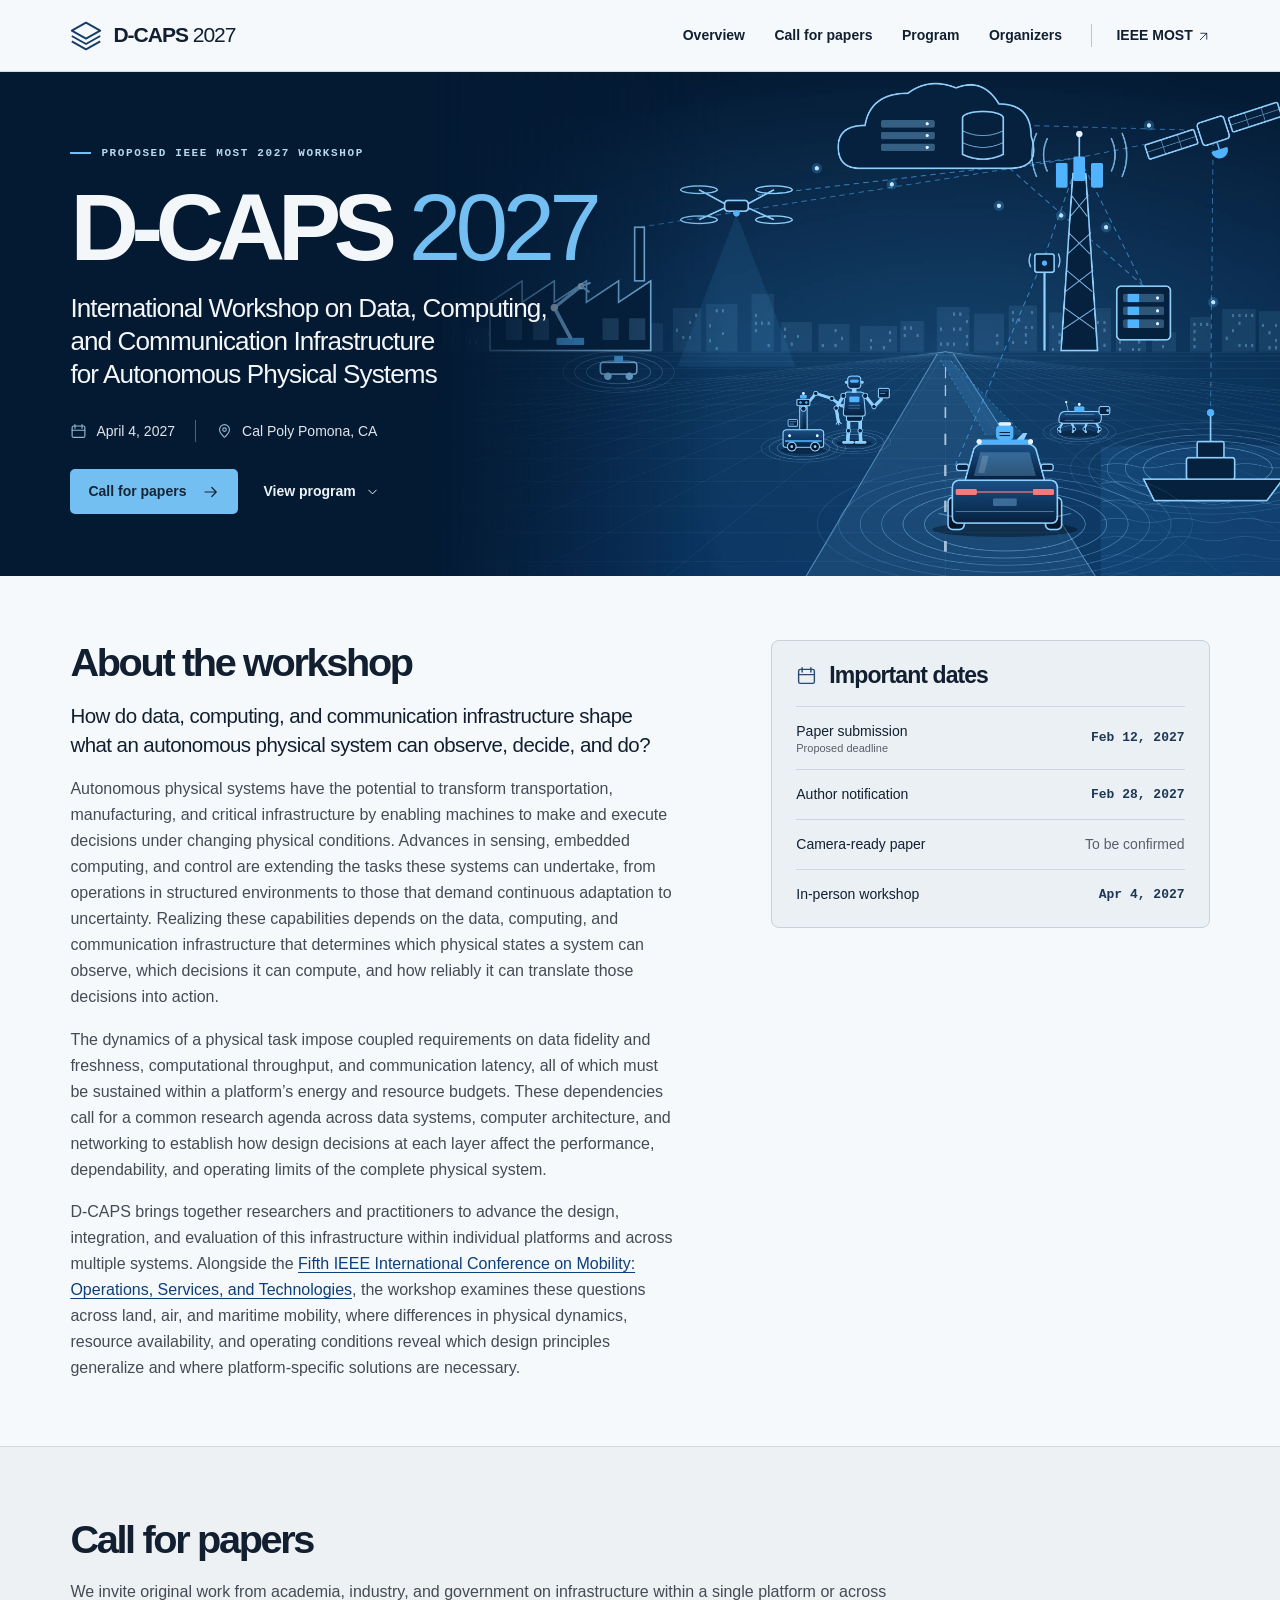
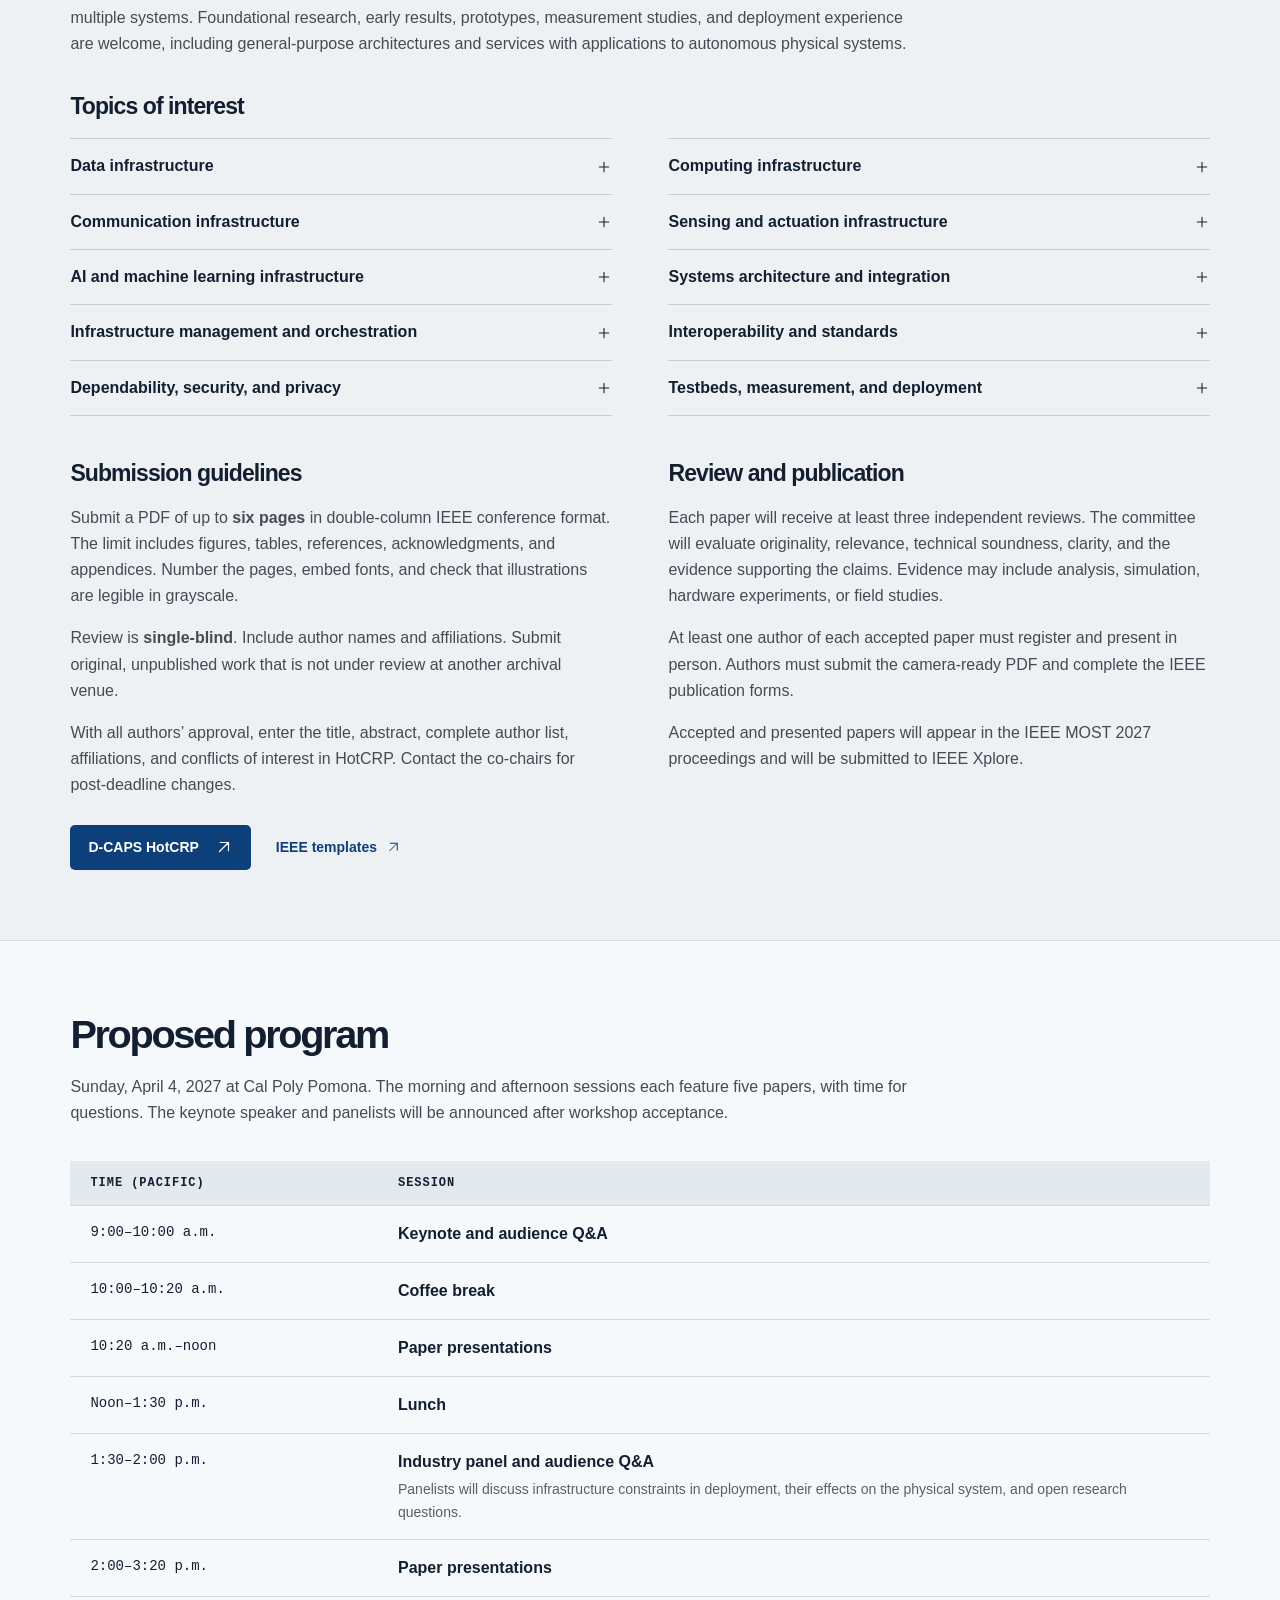
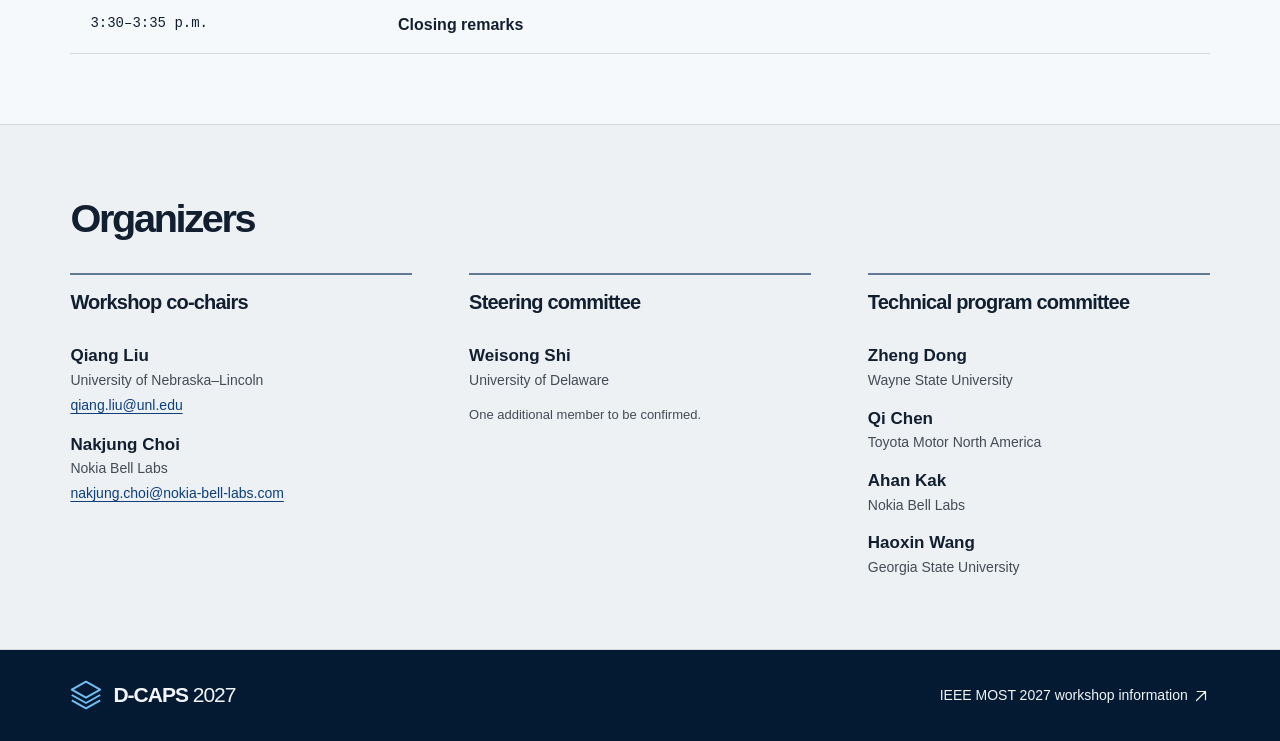
==== index.html @ 34d0a580 "Rear-view vehicle in lane, detailed robots farther back, richer overview text Co-Authored-By: Claude" ====
<!doctype html>
<html lang="en"><head><meta charset="utf-8"><meta name="viewport" content="width=device-width,initial-scale=1"><title>D-CAPS 2027 | Workshop on Autonomous Physical Systems Infrastructure</title><meta name="description" content="International Workshop on Data, Computing, and Communication Infrastructure for Autonomous Physical Systems. Proposed for April 4, 2027 at Cal Poly Pomona with IEEE MOST."><link rel="icon" href="assets/mark.svg" type="image/svg+xml"><link rel="stylesheet" href="style.css"><script defer src="site.js"></script></head>
<body id="top"><a class="skip" href="#main">Skip to content</a>
<header><div class="wrap bar"><a href="#top" class="brand" aria-label="D-CAPS 2027 home"><svg class="mark" aria-hidden="true" viewBox="0 0 36 36" fill="none" stroke="currentColor" stroke-width="2.1" stroke-linejoin="round"><path d="m2 12 16-9 16 9-16 9Zm0 6 16 9 16-9M2 24l16 9 16-9"/></svg><span>D-CAPS <b>2027</b></span></a><button id="toggle" type="button" hidden aria-controls="navigation" aria-expanded="false">Menu <svg class="icon" aria-hidden="true" viewBox="0 0 24 24" fill="none" stroke="currentColor" stroke-width="1.6" stroke-linecap="round" stroke-linejoin="round"><path d="M3 7h18M3 12h18M3 17h18"/></svg></button><nav id="navigation" aria-label="Main navigation"><a href="#overview">Overview</a><a href="#cfp">Call for papers</a><a href="#program">Program</a><a href="#organizers">Organizers</a><a class="conference" href="https://www.ieeemobility.org/workshop.html">IEEE MOST <svg class="icon" aria-hidden="true" viewBox="0 0 24 24" fill="none" stroke="currentColor" stroke-width="1.6" stroke-linecap="round" stroke-linejoin="round"><path d="M6 18 18 6M7 6h11v11"/></svg></a></nav></div></header>
<main id="main"><section class="hero" aria-labelledby="event-name"><div class="hero-art" role="img" aria-label="Illustrative lidar point cloud of an autonomous vehicle and its surroundings"></div><div class="wrap hero-content"><div class="kicker"><i></i> Proposed IEEE MOST 2027 workshop</div><h1 id="event-name">D-CAPS <span>2027</span></h1><p class="long-title">International Workshop on Data, Computing, and Communication Infrastructure for Autonomous Physical Systems</p><div class="event-meta"><span><svg class="icon" aria-hidden="true" viewBox="0 0 24 24" fill="none" stroke="currentColor" stroke-width="1.6" stroke-linecap="round" stroke-linejoin="round"><rect x="3" y="5" width="18" height="16" rx="2"/><path d="M7 3v5m10-5v5M3 11h18"/></svg> April 4, 2027</span><span><svg class="icon" aria-hidden="true" viewBox="0 0 24 24" fill="none" stroke="currentColor" stroke-width="1.6" stroke-linecap="round" stroke-linejoin="round"><path d="M19 10c0 5-7 11-7 11S5 15 5 10a7 7 0 1 1 14 0Z"/><circle cx="12" cy="10" r="2.5"/></svg> Cal Poly Pomona, CA</span></div><div class="actions"><a class="button primary" href="#cfp">Call for papers <svg class="icon" aria-hidden="true" viewBox="0 0 24 24" fill="none" stroke="currentColor" stroke-width="1.6" stroke-linecap="round" stroke-linejoin="round"><path d="M4 12h15m-6-6 6 6-6 6"/></svg></a><a class="secondary" href="#program">View program <svg class="icon" aria-hidden="true" viewBox="0 0 24 24" fill="none" stroke="currentColor" stroke-width="1.6" stroke-linecap="round" stroke-linejoin="round"><path d="m6 9 6 6 6-6"/></svg></a></div></div></section>
<section class="wrap overview" id="overview"><div><h2>About the workshop</h2><p class="lead">How do data, computing, and communication infrastructure shape what an autonomous physical system can observe, decide, and do?</p><p>Autonomous physical systems have the potential to transform transportation, manufacturing, and critical infrastructure by enabling machines to make and execute decisions under changing physical conditions. Advances in sensing, embedded computing, and control are extending the tasks these systems can undertake, from operations in structured environments to those that demand continuous adaptation to uncertainty. Realizing these capabilities depends on the data, computing, and communication infrastructure that determines which physical states a system can observe, which decisions it can compute, and how reliably it can translate those decisions into action.</p><p>The dynamics of a physical task impose coupled requirements on data fidelity and freshness, computational throughput, and communication latency, all of which must be sustained within a platform&rsquo;s energy and resource budgets. These dependencies call for a common research agenda across data systems, computer architecture, and networking to establish how design decisions at each layer affect the performance, dependability, and operating limits of the complete physical system.</p><p>D-CAPS brings together researchers and practitioners to advance the design, integration, and evaluation of this infrastructure within individual platforms and across multiple systems. Alongside the <a href="https://www.ieeemobility.org/workshop.html">Fifth IEEE International Conference on Mobility: Operations, Services, and Technologies</a>, the workshop examines these questions across land, air, and maritime mobility, where differences in physical dynamics, resource availability, and operating conditions reveal which design principles generalize and where platform-specific solutions are necessary.</p></div>
<aside class="dates" aria-labelledby="dates-title"><div class="card-title"><svg class="icon" aria-hidden="true" viewBox="0 0 24 24" fill="none" stroke="currentColor" stroke-width="1.6" stroke-linecap="round" stroke-linejoin="round"><rect x="3" y="5" width="18" height="16" rx="2"/><path d="M7 3v5m10-5v5M3 11h18"/></svg><h3 id="dates-title">Important dates</h3></div><dl><div><dt>Paper submission <small>Proposed deadline</small></dt><dd>Feb 12, 2027</dd></div><div><dt>Author notification</dt><dd>Feb 28, 2027</dd></div><div><dt>Camera-ready paper</dt><dd class="pending">To be confirmed</dd></div><div><dt>In-person workshop</dt><dd>Apr 4, 2027</dd></div></dl></aside></section>
<section class="cfp section" id="cfp"><div class="wrap"><h2>Call for papers</h2><p class="intro">We invite original work from academia, industry, and government on infrastructure within a single platform or across multiple systems. Foundational research, early results, prototypes, measurement studies, and deployment experience are welcome, including general-purpose architectures and services with applications to autonomous physical systems.</p><h3>Topics of interest</h3><div class="topics"><details><summary>Data infrastructure<svg class="icon" aria-hidden="true" viewBox="0 0 24 24" fill="none" stroke="currentColor" stroke-width="1.6" stroke-linecap="round" stroke-linejoin="round"><path d="M5 12h14m-7-7v14"/></svg></summary><p>Systems for acquiring, storing, managing, and processing data.</p></details><details><summary>Computing infrastructure<svg class="icon" aria-hidden="true" viewBox="0 0 24 24" fill="none" stroke="currentColor" stroke-width="1.6" stroke-linecap="round" stroke-linejoin="round"><path d="M5 12h14m-7-7v14"/></svg></summary><p>Hardware and software architectures for onboard, edge, and cloud computing.</p></details><details><summary>Communication infrastructure<svg class="icon" aria-hidden="true" viewBox="0 0 24 24" fill="none" stroke="currentColor" stroke-width="1.6" stroke-linecap="round" stroke-linejoin="round"><path d="M5 12h14m-7-7v14"/></svg></summary><p>Architectures and protocols for exchanging information within and across systems.</p></details><details><summary>Sensing and actuation infrastructure<svg class="icon" aria-hidden="true" viewBox="0 0 24 24" fill="none" stroke="currentColor" stroke-width="1.6" stroke-linecap="round" stroke-linejoin="round"><path d="M5 12h14m-7-7v14"/></svg></summary><p>Hardware and software that allow autonomous physical systems to observe and act on their environment.</p></details><details><summary>AI and machine learning infrastructure<svg class="icon" aria-hidden="true" viewBox="0 0 24 24" fill="none" stroke="currentColor" stroke-width="1.6" stroke-linecap="round" stroke-linejoin="round"><path d="M5 12h14m-7-7v14"/></svg></summary><p>Systems for training, deploying, and serving models.</p></details><details><summary>Systems architecture and integration<svg class="icon" aria-hidden="true" viewBox="0 0 24 24" fill="none" stroke="currentColor" stroke-width="1.6" stroke-linecap="round" stroke-linejoin="round"><path d="M5 12h14m-7-7v14"/></svg></summary><p>Design and integration of sensing, computing, communication, and control.</p></details><details><summary>Infrastructure management and orchestration<svg class="icon" aria-hidden="true" viewBox="0 0 24 24" fill="none" stroke="currentColor" stroke-width="1.6" stroke-linecap="round" stroke-linejoin="round"><path d="M5 12h14m-7-7v14"/></svg></summary><p>Methods for provisioning, configuring, and managing data, computing, and communication resources for autonomous physical systems.</p></details><details><summary>Interoperability and standards<svg class="icon" aria-hidden="true" viewBox="0 0 24 24" fill="none" stroke="currentColor" stroke-width="1.6" stroke-linecap="round" stroke-linejoin="round"><path d="M5 12h14m-7-7v14"/></svg></summary><p>Interfaces and standards that allow components from different vendors or platforms to work together.</p></details><details><summary>Dependability, security, and privacy<svg class="icon" aria-hidden="true" viewBox="0 0 24 24" fill="none" stroke="currentColor" stroke-width="1.6" stroke-linecap="round" stroke-linejoin="round"><path d="M5 12h14m-7-7v14"/></svg></summary><p>Methods for maintaining reliable operation and protecting systems and data.</p></details><details><summary>Testbeds, measurement, and deployment<svg class="icon" aria-hidden="true" viewBox="0 0 24 24" fill="none" stroke="currentColor" stroke-width="1.6" stroke-linecap="round" stroke-linejoin="round"><path d="M5 12h14m-7-7v14"/></svg></summary><p>Experimental platforms, evaluation methods, and lessons from real-world deployments.</p></details></div>
<div class="guidelines"><div><h3>Submission guidelines</h3><p>Submit a PDF of up to <strong>six pages</strong> in double-column IEEE conference format. The limit includes figures, tables, references, acknowledgments, and appendices. Number the pages, embed fonts, and check that illustrations are legible in grayscale.</p><p>Review is <strong>single-blind</strong>. Include author names and affiliations. Submit original, unpublished work that is not under review at another archival venue.</p><p>With all authors’ approval, enter the title, abstract, complete author list, affiliations, and conflicts of interest in HotCRP. Contact the co-chairs for post-deadline changes.</p><div class="actions"><a class="button dark" href="https://dcaps2027.hotcrp.com/">D-CAPS HotCRP <svg class="icon" aria-hidden="true" viewBox="0 0 24 24" fill="none" stroke="currentColor" stroke-width="1.6" stroke-linecap="round" stroke-linejoin="round"><path d="M6 18 18 6M7 6h11v11"/></svg></a><a class="text-link" href="https://www.ieee.org/conferences/publishing/templates.html">IEEE templates <svg class="icon" aria-hidden="true" viewBox="0 0 24 24" fill="none" stroke="currentColor" stroke-width="1.6" stroke-linecap="round" stroke-linejoin="round"><path d="M6 18 18 6M7 6h11v11"/></svg></a></div></div><div><h3>Review and publication</h3><p>Each paper will receive at least three independent reviews. The committee will evaluate originality, relevance, technical soundness, clarity, and the evidence supporting the claims. Evidence may include analysis, simulation, hardware experiments, or field studies.</p><p>At least one author of each accepted paper must register and present in person. Authors must submit the camera-ready PDF and complete the IEEE publication forms.</p><p>Accepted and presented papers will appear in the IEEE MOST 2027 proceedings and will be submitted to IEEE Xplore.</p></div></div></div></section>
<section class="wrap section" id="program"><h2>Proposed program</h2><p class="intro">Sunday, April 4, 2027 at Cal Poly Pomona. The morning and afternoon sessions each feature five papers, with time for questions. The keynote speaker and panelists will be announced after workshop acceptance.</p><table><thead><tr><th scope="col">Time (Pacific)</th><th scope="col">Session</th></tr></thead><tbody><tr><td>9:00–10:00 a.m.</td><td><strong>Keynote and audience Q&A</strong></td></tr><tr><td>10:00–10:20 a.m.</td><td><strong>Coffee break</strong></td></tr><tr><td>10:20 a.m.–noon</td><td><strong>Paper presentations</strong></td></tr><tr><td>Noon–1:30 p.m.</td><td><strong>Lunch</strong></td></tr><tr><td>1:30–2:00 p.m.</td><td><strong>Industry panel and audience Q&A</strong><small>Panelists will discuss infrastructure constraints in deployment, their effects on the physical system, and open research questions.</small></td></tr><tr><td>2:00–3:20 p.m.</td><td><strong>Paper presentations</strong></td></tr><tr><td>3:30–3:35 p.m.</td><td><strong>Closing remarks</strong></td></tr></tbody></table></section>
<section class="people section" id="organizers"><div class="wrap"><h2>Organizers</h2><div class="people-grid"><div><h3>Workshop co-chairs</h3><h4>Qiang Liu</h4><p>University of Nebraska–Lincoln</p><a href="mailto:qiang.liu@unl.edu">qiang.liu@unl.edu</a><h4>Nakjung Choi</h4><p>Nokia Bell Labs</p><a href="mailto:nakjung.choi@nokia-bell-labs.com">nakjung.choi@nokia-bell-labs.com</a></div><div><h3>Steering committee</h3><h4>Weisong Shi</h4><p>University of Delaware</p><p class="note">One additional member to be confirmed.</p></div><div><h3>Technical program committee</h3><h4>Zheng Dong</h4><p>Wayne State University</p><h4>Qi Chen</h4><p>Toyota Motor North America</p><h4>Ahan Kak</h4><p>Nokia Bell Labs</p><h4>Haoxin Wang</h4><p>Georgia State University</p></div></div></div></section>
</main><footer><div class="wrap foot"><a class="brand" href="#top"><svg class="mark" aria-hidden="true" viewBox="0 0 36 36" fill="none" stroke="currentColor" stroke-width="2.1" stroke-linejoin="round"><path d="m2 12 16-9 16 9-16 9Zm0 6 16 9 16-9M2 24l16 9 16-9"/></svg><span>D-CAPS <b>2027</b></span></a><a href="https://www.ieeemobility.org/workshop.html">IEEE MOST 2027 workshop information <svg class="icon" aria-hidden="true" viewBox="0 0 24 24" fill="none" stroke="currentColor" stroke-width="1.6" stroke-linecap="round" stroke-linejoin="round"><path d="M6 18 18 6M7 6h11v11"/></svg></a></div></footer></body></html>
---- style.css ----
:root{--ink:#111f30;--body:#444b54;--muted:#575f69;--paper:#f6f9fb;--line:#d6dadf;--green:#0d3f7a;--deep:#041a33;--lime:#73bff2;--mono:"IBM Plex Mono",ui-monospace,"Liberation Mono",monospace;--sans:"Inter","Arial",sans-serif}
*{box-sizing:border-box}html{scroll-behavior:smooth;scroll-padding-top:88px}body{margin:0;color:var(--ink);background:var(--paper);font:16px/1.63 var(--sans);-webkit-font-smoothing:antialiased}.wrap{width:min(1376px,89%);margin:auto}.skip{position:fixed;z-index:20;left:12px;top:-100px;padding:10px;background:white}.skip:focus{top:10px}a{color:var(--green);text-underline-offset:3px}a:focus-visible,button:focus-visible,summary:focus-visible{outline:3px solid #186090;outline-offset:4px}.icon{width:18px;height:18px;flex:none;vertical-align:middle}header{height:72px;background:var(--paper);position:sticky;top:0;z-index:8;border-bottom:1px solid var(--line)}.bar,.foot{height:100%;display:flex;align-items:center;justify-content:space-between;gap:24px}.brand{display:inline-flex;align-items:center;gap:11px;white-space:nowrap;text-decoration:none;font-size:21px;font-weight:750;letter-spacing:-1px;color:var(--ink)}.brand b{font-weight:400}.mark{width:32px;height:34px;color:#153c68}nav{display:flex;align-items:center;gap:clamp(18px,2.3vw,41px)}nav a{font-size:14px;font-weight:550;text-decoration:none;color:var(--ink)}nav a:hover,nav a[aria-current]{color:var(--green);text-decoration:underline;text-underline-offset:6px}.conference{border-left:1px solid #bfc4ca;padding-left:24px}.conference .icon{width:13px;height:13px}.hero{position:relative;isolation:isolate;overflow:hidden;color:#f4f7fa;background:var(--deep)}.hero-art{position:absolute;z-index:-1;inset:0 0 0 34%;background:url(assets/scene.webp) center 59%/cover no-repeat;mask-image:linear-gradient(to right,transparent,#000 34%)}.hero-content{padding-block:clamp(54px,5.7vw,96px) clamp(51px,4.8vw,82px)}.kicker{font:600 11px/1.5 var(--mono);letter-spacing:1.6px;text-transform:uppercase;color:#b8d8ee;display:flex;align-items:center;gap:10px}.kicker i{width:21px;height:2px;background:var(--lime)}h1,h2,h3,h4,p{margin:0}h1{font-size:clamp(74px,7.4vw,126px);line-height:1.05;letter-spacing:-.077em;margin:17px 0 14px;font-weight:650}h1 span{font-weight:350;color:var(--lime);letter-spacing:-.062em}.long-title{font-size:clamp(23px,2.04vw,34px);line-height:1.26;letter-spacing:-.035em;max-width:23em;text-wrap:balance}.event-meta,.actions{display:flex;align-items:center;flex-wrap:wrap}.event-meta{gap:20px;margin-top:29px;color:#e1e5ea;font-size:14px}.event-meta span,.button,.secondary,.text-link{display:inline-flex;align-items:center;gap:9px}.event-meta span+span{border-left:1px solid #536375;padding-left:20px}.event-meta .icon{color:#95b7ce;width:17px}.actions{gap:25px;margin-top:27px}.button,.secondary,.text-link{font-size:14px;font-weight:600;text-decoration:none}.button{padding:11px 18px;border-radius:5px;gap:16px}.primary{background:var(--lime);color:#162536}.primary:hover{background:#a2daff}.secondary{color:#edf3f7}.secondary .icon{width:15px}.secondary:hover,.text-link:hover{text-decoration:underline}.overview{display:grid;grid-template-columns:1.38fr 1fr;gap:clamp(46px,7.5vw,135px);align-items:start;padding-block:clamp(50px,5vw,86px)}h2{font-size:clamp(36px,3.1vw,55px);font-weight:580;line-height:1.14;letter-spacing:-.059em}h3{font-size:23px;font-weight:580;line-height:1.3;letter-spacing:-.04em}.overview p,.guidelines p,.intro{color:var(--body);margin-top:16px}.overview .lead{font-size:clamp(20px,1.6vw,26px);line-height:1.44;letter-spacing:-.027em;color:var(--ink);max-width:38em}.dates{border:1px solid #c9d0d7;border-radius:8px;background:#ebf0f4;overflow:hidden}.card-title{display:flex;gap:12px;align-items:center;padding:20px 24px 15px}.card-title .icon{color:#29496d;width:21px;height:21px}.card-title h3{font-size:23px}dl{margin:0 24px 8px}dl div{border-top:1px solid #ced5de;display:flex;align-items:center;justify-content:space-between;gap:12px;padding:13px 0;font-size:14px}dt small{font-size:11px;color:var(--muted);display:block;line-height:1.25}dd{margin:0;color:#1d3653;font:600 13px var(--mono);white-space:nowrap}dd.pending{font:14px var(--sans);color:#585f68}.section{padding-block:clamp(55px,5.5vw,94px)}.cfp,.people{border-block:1px solid var(--line);background:#edf1f4}.intro{max-width:850px;margin:17px 0 35px}.topics{display:grid;grid-template-columns:1fr 1fr;column-gap:5%;margin:16px 0 43px;align-items:start}.topics details{border-top:1px solid #c6cdd4}.topics details:nth-last-child(-n+2){border-bottom:1px solid #c6cdd4}.topics summary{display:flex;align-items:center;justify-content:space-between;gap:18px;font-weight:550;line-height:1.4;padding:16px 0;cursor:pointer;list-style:none}.topics summary::-webkit-details-marker{display:none}.topics summary:hover{color:var(--green)}.topics .icon{width:16px;height:16px}.topics [open] .icon{transform:rotate(45deg)}.topics p{padding:0 24px 16px 0;color:var(--body)}.guidelines{display:grid;grid-template-columns:1fr 1fr;gap:5%}.dark{color:white;background:var(--green)}.dark:hover{background:#061f3c}.text-link .icon{width:15px}table{border-collapse:collapse;width:100%;font-size:16px;text-align:left}th{background:#e3eaef;font:600 12px var(--mono);text-transform:uppercase;letter-spacing:.08em}td,th{padding:15px 20px;border-bottom:1px solid var(--line);vertical-align:top}td:first-child{width:27%;font-family:var(--mono);font-size:14px}td strong{font-weight:600}td small{display:block;color:var(--muted);font-size:14px;margin-top:3px}.people-grid{display:grid;grid-template-columns:1fr 1fr 1fr;gap:5%;margin-top:32px}.people-grid h3{font-size:20px;border-top:2px solid #607995;padding:14px 0}.people-grid h4{font-size:17px;margin-top:15px;line-height:1.45}.people-grid p,.people-grid a{font-size:14px;color:var(--body)}.people-grid .note{margin-top:12px;font-size:13px}.people-grid a{color:var(--green);overflow-wrap:anywhere}footer{background:var(--deep);color:white}.foot{padding-block:28px}.foot .brand,.foot a{color:#f2f6f9}.foot .mark{color:var(--lime)}.foot>a:last-child{font-size:14px;text-decoration:none}.foot>a:last-child:hover{text-decoration:underline}#toggle{background:transparent;border:1px solid var(--line);border-radius:4px;color:var(--ink);cursor:pointer;padding:7px 10px;align-items:center;gap:7px}
@media(min-width:1650px){.hero-art{left:38%}}
@media(max-width:920px){.wrap{width:90%}.overview{gap:32px;grid-template-columns:1.15fr 1fr}.long-title{max-width:22em}.hero-art{left:32%;background-position:55% 50%;mask-image:linear-gradient(to right,transparent,#000 55%)}.card-title{padding-inline:18px}dl{margin-inline:18px}.people-grid{gap:25px}nav{gap:17px}}
@media(max-width:720px){html{scroll-padding-top:74px}header{height:auto;min-height:61px}.bar{min-height:61px;flex-wrap:wrap;gap:0}.brand{font-size:20px}.mark{width:29px}#toggle:not([hidden]){display:inline-flex}.js nav{display:none}.js nav.open,nav{display:flex;width:100%;flex-direction:column;align-items:stretch;gap:0;padding:4px 0 14px}nav a{padding:8px 0}.conference{border:none;padding-left:0}.hero-content{padding:39px 0 0}.hero{padding-bottom:clamp(160px,34vw,238px)}.hero-art{inset:35% 0 -9% 0;mask-image:linear-gradient(to bottom,transparent 0%,#000 54%);background-position:50% 69%}.kicker{font-size:10px;letter-spacing:1px}h1{font-size:clamp(59px,11.4vw,82px);margin-top:14px}.long-title{font-size:clamp(21px,4.5vw,27px);max-width:24em}.event-meta{margin-top:22px;gap:12px;font-size:13px}.event-meta span+span{padding-left:12px}.actions{gap:20px;margin-top:21px}.overview,.guidelines,.people-grid{grid-template-columns:1fr}.overview{gap:29px;padding-block:37px}.overview .lead{font-size:20px}.topics{grid-template-columns:1fr;gap:0}.topics details:nth-last-child(2){border-bottom:none}.guidelines{gap:32px}.people-grid{gap:25px}.foot{align-items:flex-start;flex-direction:column;gap:12px}.section{padding-block:42px}td,th{padding:12px 8px}td:first-child{width:32%;font-size:12px}.dates{max-width:100%}}
@media(prefers-reduced-motion:reduce){html{scroll-behavior:auto}}
@media(min-width:721px){#toggle{display:none}}.resource-heading{gap:22px;flex-wrap:wrap}.resource-heading .button{flex-wrap:wrap;gap:9px}.resource-heading .button span{font:11px var(--mono);color:#d8e0e9}@media(min-width:721px) and (max-width:900px){nav{gap:12px}.conference{padding-left:10px}nav a{font-size:12px}}
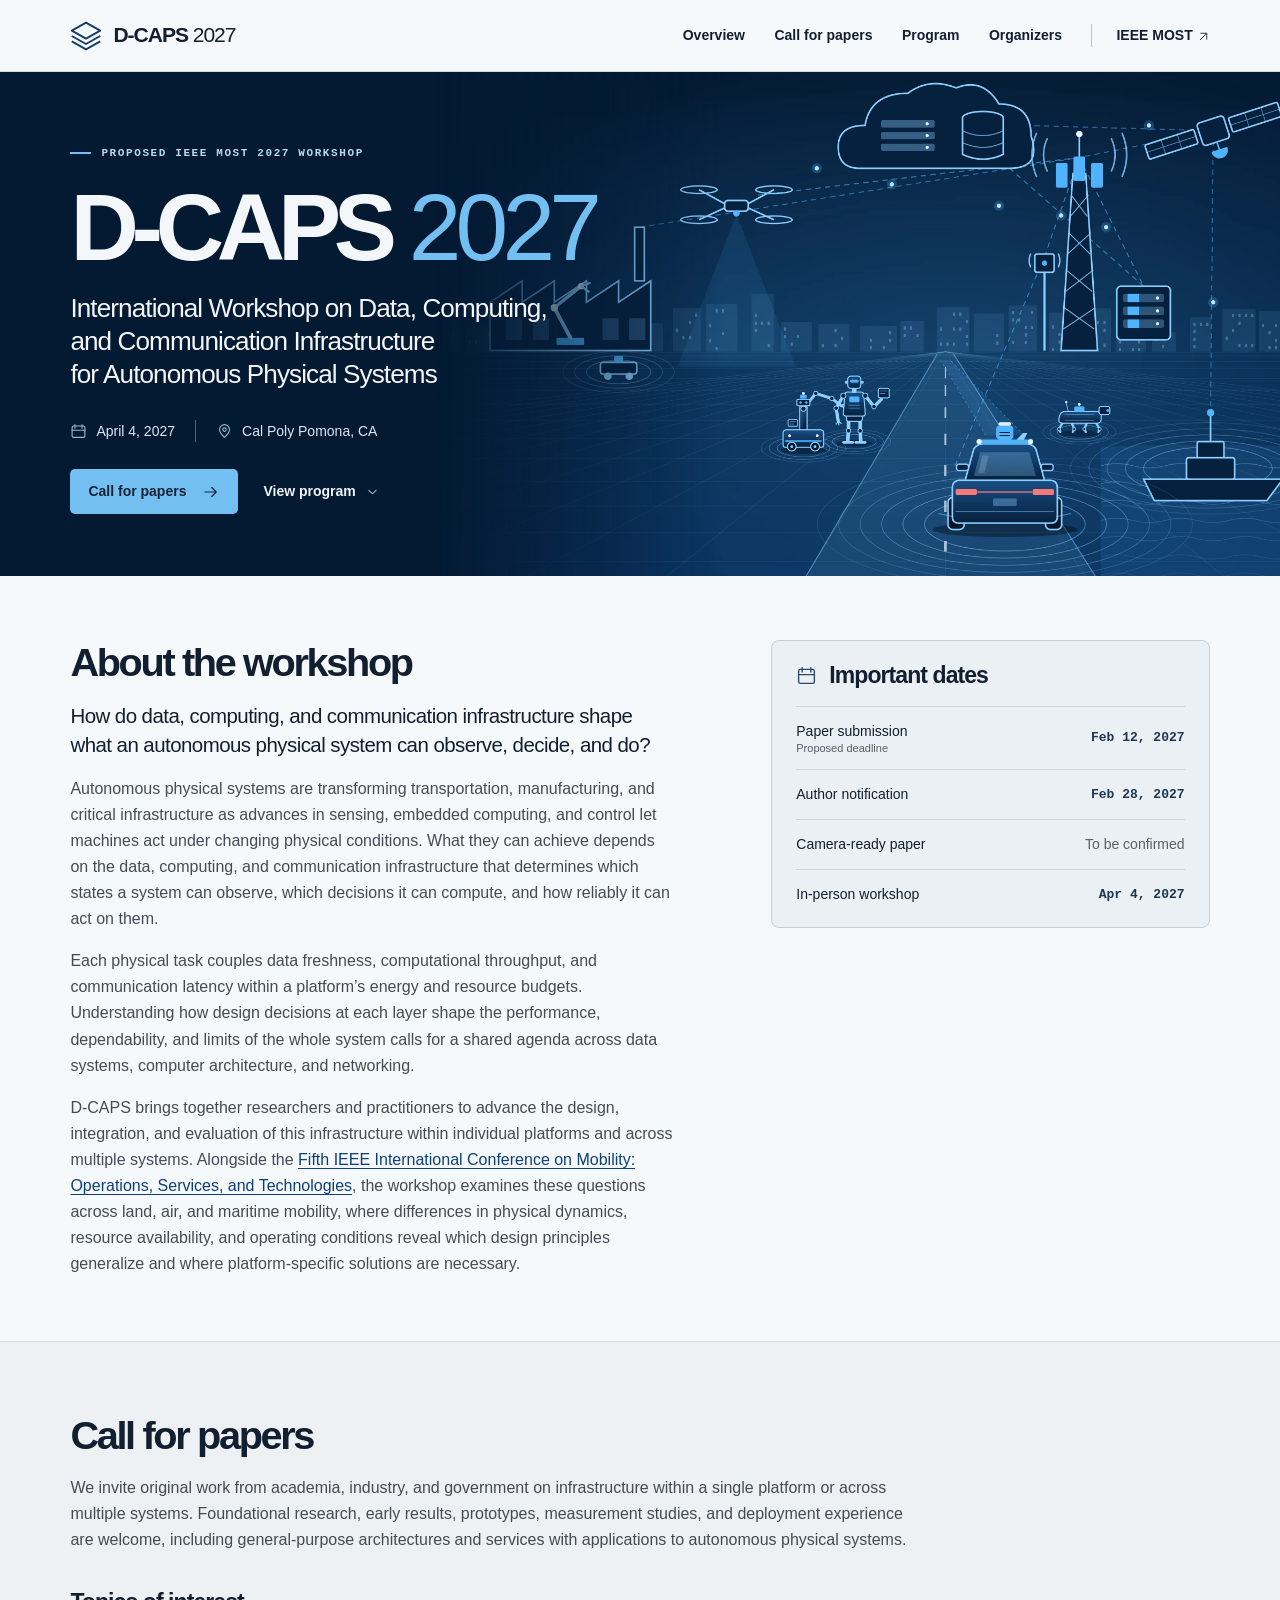
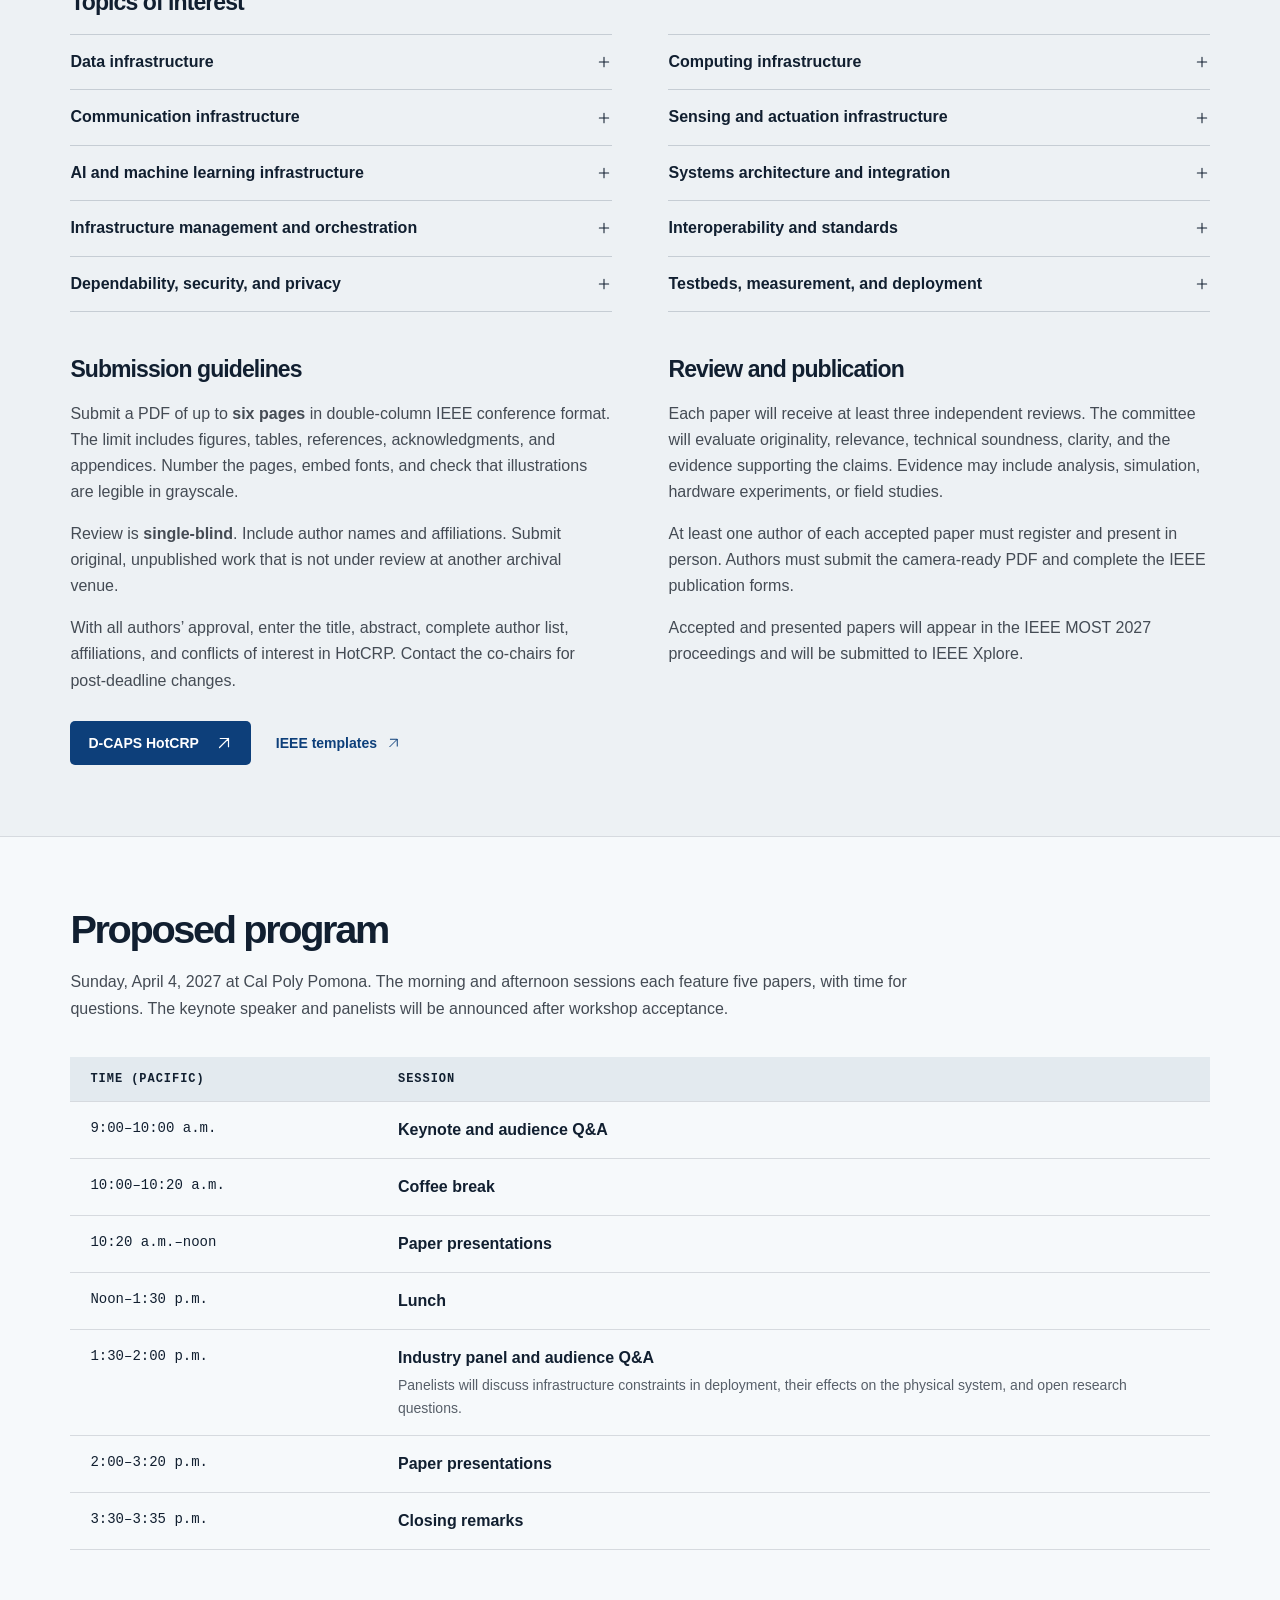
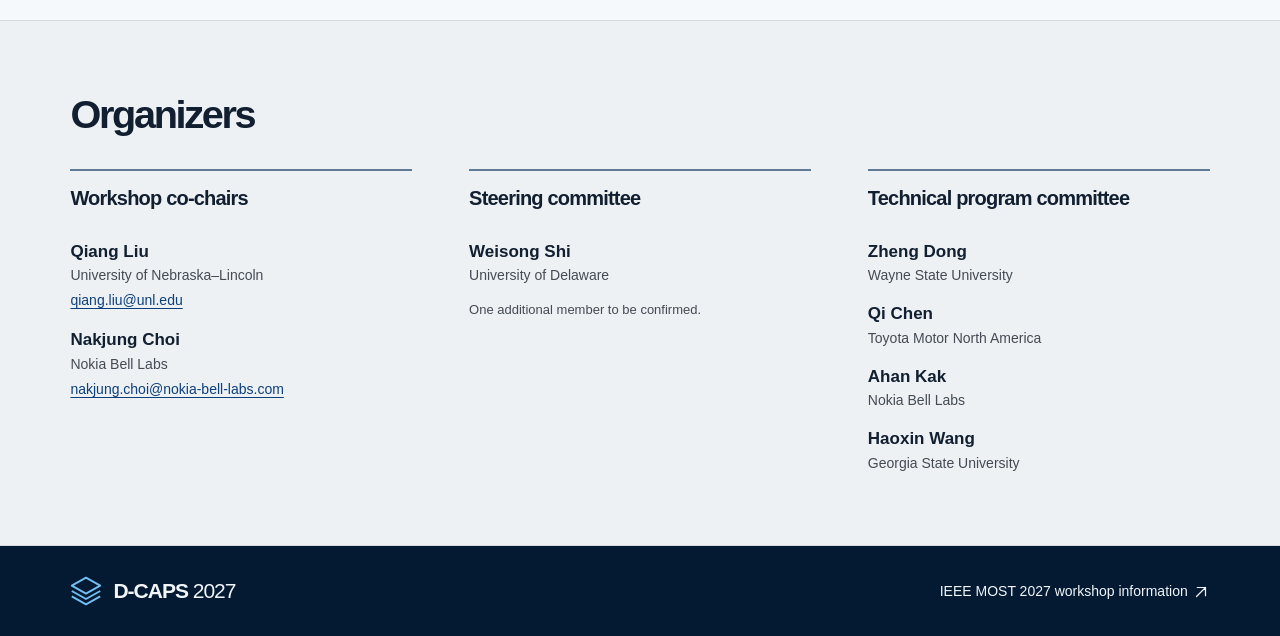
==== commit b6ca795f: "Tighten overview text Co-Authored-By: Claude Fable 5.1 <noreply@anthropic.com>" ====
--- a/index.html
+++ b/index.html
@@ -3,7 +3,7 @@
 <body id="top"><a class="skip" href="#main">Skip to content</a>
 <header><div class="wrap bar"><a href="#top" class="brand" aria-label="D-CAPS 2027 home"><svg class="mark" aria-hidden="true" viewBox="0 0 36 36" fill="none" stroke="currentColor" stroke-width="2.1" stroke-linejoin="round"><path d="m2 12 16-9 16 9-16 9Zm0 6 16 9 16-9M2 24l16 9 16-9"/></svg><span>D-CAPS <b>2027</b></span></a><button id="toggle" type="button" hidden aria-controls="navigation" aria-expanded="false">Menu <svg class="icon" aria-hidden="true" viewBox="0 0 24 24" fill="none" stroke="currentColor" stroke-width="1.6" stroke-linecap="round" stroke-linejoin="round"><path d="M3 7h18M3 12h18M3 17h18"/></svg></button><nav id="navigation" aria-label="Main navigation"><a href="#overview">Overview</a><a href="#cfp">Call for papers</a><a href="#program">Program</a><a href="#organizers">Organizers</a><a class="conference" href="https://www.ieeemobility.org/workshop.html">IEEE MOST <svg class="icon" aria-hidden="true" viewBox="0 0 24 24" fill="none" stroke="currentColor" stroke-width="1.6" stroke-linecap="round" stroke-linejoin="round"><path d="M6 18 18 6M7 6h11v11"/></svg></a></nav></div></header>
 <main id="main"><section class="hero" aria-labelledby="event-name"><div class="hero-art" role="img" aria-label="Illustrative lidar point cloud of an autonomous vehicle and its surroundings"></div><div class="wrap hero-content"><div class="kicker"><i></i> Proposed IEEE MOST 2027 workshop</div><h1 id="event-name">D-CAPS <span>2027</span></h1><p class="long-title">International Workshop on Data, Computing, and Communication Infrastructure for Autonomous Physical Systems</p><div class="event-meta"><span><svg class="icon" aria-hidden="true" viewBox="0 0 24 24" fill="none" stroke="currentColor" stroke-width="1.6" stroke-linecap="round" stroke-linejoin="round"><rect x="3" y="5" width="18" height="16" rx="2"/><path d="M7 3v5m10-5v5M3 11h18"/></svg> April 4, 2027</span><span><svg class="icon" aria-hidden="true" viewBox="0 0 24 24" fill="none" stroke="currentColor" stroke-width="1.6" stroke-linecap="round" stroke-linejoin="round"><path d="M19 10c0 5-7 11-7 11S5 15 5 10a7 7 0 1 1 14 0Z"/><circle cx="12" cy="10" r="2.5"/></svg> Cal Poly Pomona, CA</span></div><div class="actions"><a class="button primary" href="#cfp">Call for papers <svg class="icon" aria-hidden="true" viewBox="0 0 24 24" fill="none" stroke="currentColor" stroke-width="1.6" stroke-linecap="round" stroke-linejoin="round"><path d="M4 12h15m-6-6 6 6-6 6"/></svg></a><a class="secondary" href="#program">View program <svg class="icon" aria-hidden="true" viewBox="0 0 24 24" fill="none" stroke="currentColor" stroke-width="1.6" stroke-linecap="round" stroke-linejoin="round"><path d="m6 9 6 6 6-6"/></svg></a></div></div></section>
-<section class="wrap overview" id="overview"><div><h2>About the workshop</h2><p class="lead">How do data, computing, and communication infrastructure shape what an autonomous physical system can observe, decide, and do?</p><p>Autonomous physical systems have the potential to transform transportation, manufacturing, and critical infrastructure by enabling machines to make and execute decisions under changing physical conditions. Advances in sensing, embedded computing, and control are extending the tasks these systems can undertake, from operations in structured environments to those that demand continuous adaptation to uncertainty. Realizing these capabilities depends on the data, computing, and communication infrastructure that determines which physical states a system can observe, which decisions it can compute, and how reliably it can translate those decisions into action.</p><p>The dynamics of a physical task impose coupled requirements on data fidelity and freshness, computational throughput, and communication latency, all of which must be sustained within a platform&rsquo;s energy and resource budgets. These dependencies call for a common research agenda across data systems, computer architecture, and networking to establish how design decisions at each layer affect the performance, dependability, and operating limits of the complete physical system.</p><p>D-CAPS brings together researchers and practitioners to advance the design, integration, and evaluation of this infrastructure within individual platforms and across multiple systems. Alongside the <a href="https://www.ieeemobility.org/workshop.html">Fifth IEEE International Conference on Mobility: Operations, Services, and Technologies</a>, the workshop examines these questions across land, air, and maritime mobility, where differences in physical dynamics, resource availability, and operating conditions reveal which design principles generalize and where platform-specific solutions are necessary.</p></div>
+<section class="wrap overview" id="overview"><div><h2>About the workshop</h2><p class="lead">How do data, computing, and communication infrastructure shape what an autonomous physical system can observe, decide, and do?</p><p>Autonomous physical systems are transforming transportation, manufacturing, and critical infrastructure as advances in sensing, embedded computing, and control let machines act under changing physical conditions. What they can achieve depends on the data, computing, and communication infrastructure that determines which states a system can observe, which decisions it can compute, and how reliably it can act on them.</p><p>Each physical task couples data freshness, computational throughput, and communication latency within a platform&rsquo;s energy and resource budgets. Understanding how design decisions at each layer shape the performance, dependability, and limits of the whole system calls for a shared agenda across data systems, computer architecture, and networking.</p><p>D-CAPS brings together researchers and practitioners to advance the design, integration, and evaluation of this infrastructure within individual platforms and across multiple systems. Alongside the <a href="https://www.ieeemobility.org/workshop.html">Fifth IEEE International Conference on Mobility: Operations, Services, and Technologies</a>, the workshop examines these questions across land, air, and maritime mobility, where differences in physical dynamics, resource availability, and operating conditions reveal which design principles generalize and where platform-specific solutions are necessary.</p></div>
 <aside class="dates" aria-labelledby="dates-title"><div class="card-title"><svg class="icon" aria-hidden="true" viewBox="0 0 24 24" fill="none" stroke="currentColor" stroke-width="1.6" stroke-linecap="round" stroke-linejoin="round"><rect x="3" y="5" width="18" height="16" rx="2"/><path d="M7 3v5m10-5v5M3 11h18"/></svg><h3 id="dates-title">Important dates</h3></div><dl><div><dt>Paper submission <small>Proposed deadline</small></dt><dd>Feb 12, 2027</dd></div><div><dt>Author notification</dt><dd>Feb 28, 2027</dd></div><div><dt>Camera-ready paper</dt><dd class="pending">To be confirmed</dd></div><div><dt>In-person workshop</dt><dd>Apr 4, 2027</dd></div></dl></aside></section>
 <section class="cfp section" id="cfp"><div class="wrap"><h2>Call for papers</h2><p class="intro">We invite original work from academia, industry, and government on infrastructure within a single platform or across multiple systems. Foundational research, early results, prototypes, measurement studies, and deployment experience are welcome, including general-purpose architectures and services with applications to autonomous physical systems.</p><h3>Topics of interest</h3><div class="topics"><details><summary>Data infrastructure<svg class="icon" aria-hidden="true" viewBox="0 0 24 24" fill="none" stroke="currentColor" stroke-width="1.6" stroke-linecap="round" stroke-linejoin="round"><path d="M5 12h14m-7-7v14"/></svg></summary><p>Systems for acquiring, storing, managing, and processing data.</p></details><details><summary>Computing infrastructure<svg class="icon" aria-hidden="true" viewBox="0 0 24 24" fill="none" stroke="currentColor" stroke-width="1.6" stroke-linecap="round" stroke-linejoin="round"><path d="M5 12h14m-7-7v14"/></svg></summary><p>Hardware and software architectures for onboard, edge, and cloud computing.</p></details><details><summary>Communication infrastructure<svg class="icon" aria-hidden="true" viewBox="0 0 24 24" fill="none" stroke="currentColor" stroke-width="1.6" stroke-linecap="round" stroke-linejoin="round"><path d="M5 12h14m-7-7v14"/></svg></summary><p>Architectures and protocols for exchanging information within and across systems.</p></details><details><summary>Sensing and actuation infrastructure<svg class="icon" aria-hidden="true" viewBox="0 0 24 24" fill="none" stroke="currentColor" stroke-width="1.6" stroke-linecap="round" stroke-linejoin="round"><path d="M5 12h14m-7-7v14"/></svg></summary><p>Hardware and software that allow autonomous physical systems to observe and act on their environment.</p></details><details><summary>AI and machine learning infrastructure<svg class="icon" aria-hidden="true" viewBox="0 0 24 24" fill="none" stroke="currentColor" stroke-width="1.6" stroke-linecap="round" stroke-linejoin="round"><path d="M5 12h14m-7-7v14"/></svg></summary><p>Systems for training, deploying, and serving models.</p></details><details><summary>Systems architecture and integration<svg class="icon" aria-hidden="true" viewBox="0 0 24 24" fill="none" stroke="currentColor" stroke-width="1.6" stroke-linecap="round" stroke-linejoin="round"><path d="M5 12h14m-7-7v14"/></svg></summary><p>Design and integration of sensing, computing, communication, and control.</p></details><details><summary>Infrastructure management and orchestration<svg class="icon" aria-hidden="true" viewBox="0 0 24 24" fill="none" stroke="currentColor" stroke-width="1.6" stroke-linecap="round" stroke-linejoin="round"><path d="M5 12h14m-7-7v14"/></svg></summary><p>Methods for provisioning, configuring, and managing data, computing, and communication resources for autonomous physical systems.</p></details><details><summary>Interoperability and standards<svg class="icon" aria-hidden="true" viewBox="0 0 24 24" fill="none" stroke="currentColor" stroke-width="1.6" stroke-linecap="round" stroke-linejoin="round"><path d="M5 12h14m-7-7v14"/></svg></summary><p>Interfaces and standards that allow components from different vendors or platforms to work together.</p></details><details><summary>Dependability, security, and privacy<svg class="icon" aria-hidden="true" viewBox="0 0 24 24" fill="none" stroke="currentColor" stroke-width="1.6" stroke-linecap="round" stroke-linejoin="round"><path d="M5 12h14m-7-7v14"/></svg></summary><p>Methods for maintaining reliable operation and protecting systems and data.</p></details><details><summary>Testbeds, measurement, and deployment<svg class="icon" aria-hidden="true" viewBox="0 0 24 24" fill="none" stroke="currentColor" stroke-width="1.6" stroke-linecap="round" stroke-linejoin="round"><path d="M5 12h14m-7-7v14"/></svg></summary><p>Experimental platforms, evaluation methods, and lessons from real-world deployments.</p></details></div>
 <div class="guidelines"><div><h3>Submission guidelines</h3><p>Submit a PDF of up to <strong>six pages</strong> in double-column IEEE conference format. The limit includes figures, tables, references, acknowledgments, and appendices. Number the pages, embed fonts, and check that illustrations are legible in grayscale.</p><p>Review is <strong>single-blind</strong>. Include author names and affiliations. Submit original, unpublished work that is not under review at another archival venue.</p><p>With all authors’ approval, enter the title, abstract, complete author list, affiliations, and conflicts of interest in HotCRP. Contact the co-chairs for post-deadline changes.</p><div class="actions"><a class="button dark" href="https://dcaps2027.hotcrp.com/">D-CAPS HotCRP <svg class="icon" aria-hidden="true" viewBox="0 0 24 24" fill="none" stroke="currentColor" stroke-width="1.6" stroke-linecap="round" stroke-linejoin="round"><path d="M6 18 18 6M7 6h11v11"/></svg></a><a class="text-link" href="https://www.ieee.org/conferences/publishing/templates.html">IEEE templates <svg class="icon" aria-hidden="true" viewBox="0 0 24 24" fill="none" stroke="currentColor" stroke-width="1.6" stroke-linecap="round" stroke-linejoin="round"><path d="M6 18 18 6M7 6h11v11"/></svg></a></div></div><div><h3>Review and publication</h3><p>Each paper will receive at least three independent reviews. The committee will evaluate originality, relevance, technical soundness, clarity, and the evidence supporting the claims. Evidence may include analysis, simulation, hardware experiments, or field studies.</p><p>At least one author of each accepted paper must register and present in person. Authors must submit the camera-ready PDF and complete the IEEE publication forms.</p><p>Accepted and presented papers will appear in the IEEE MOST 2027 proceedings and will be submitted to IEEE Xplore.</p></div></div></div></section>
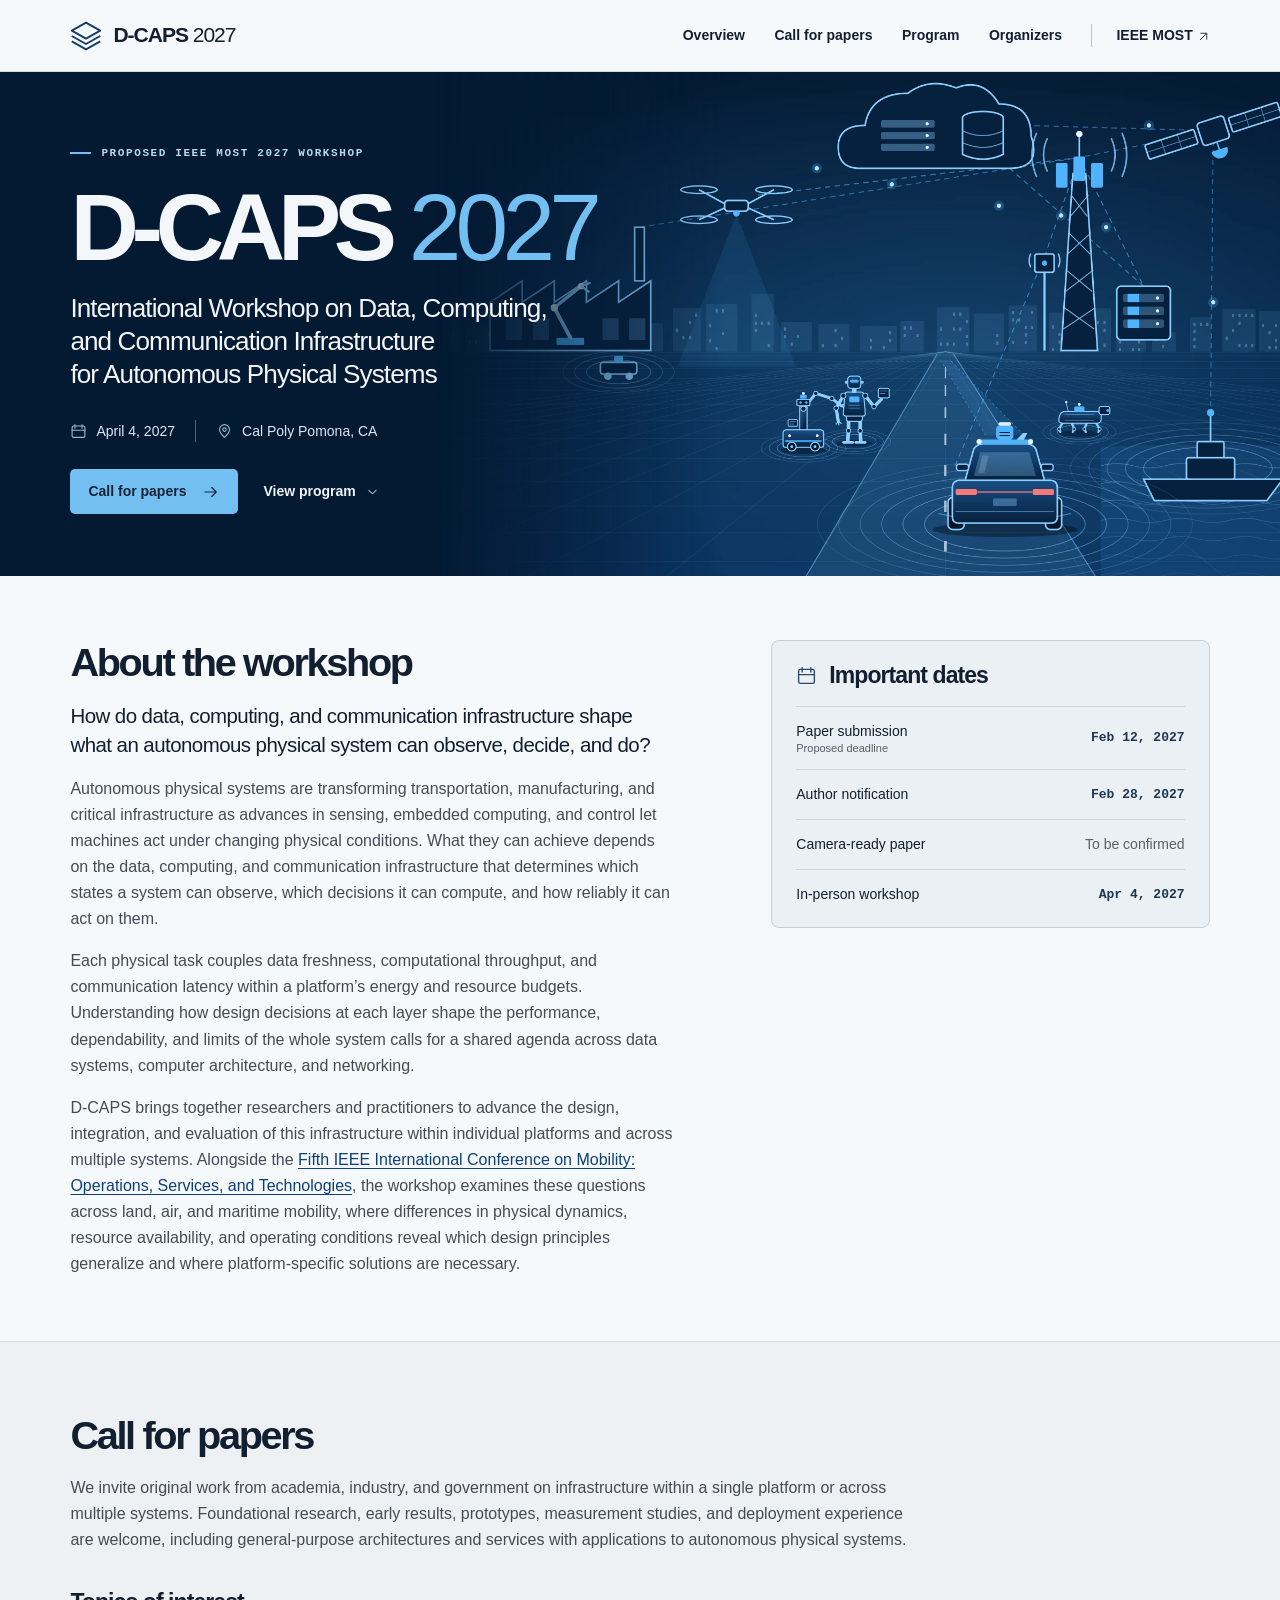
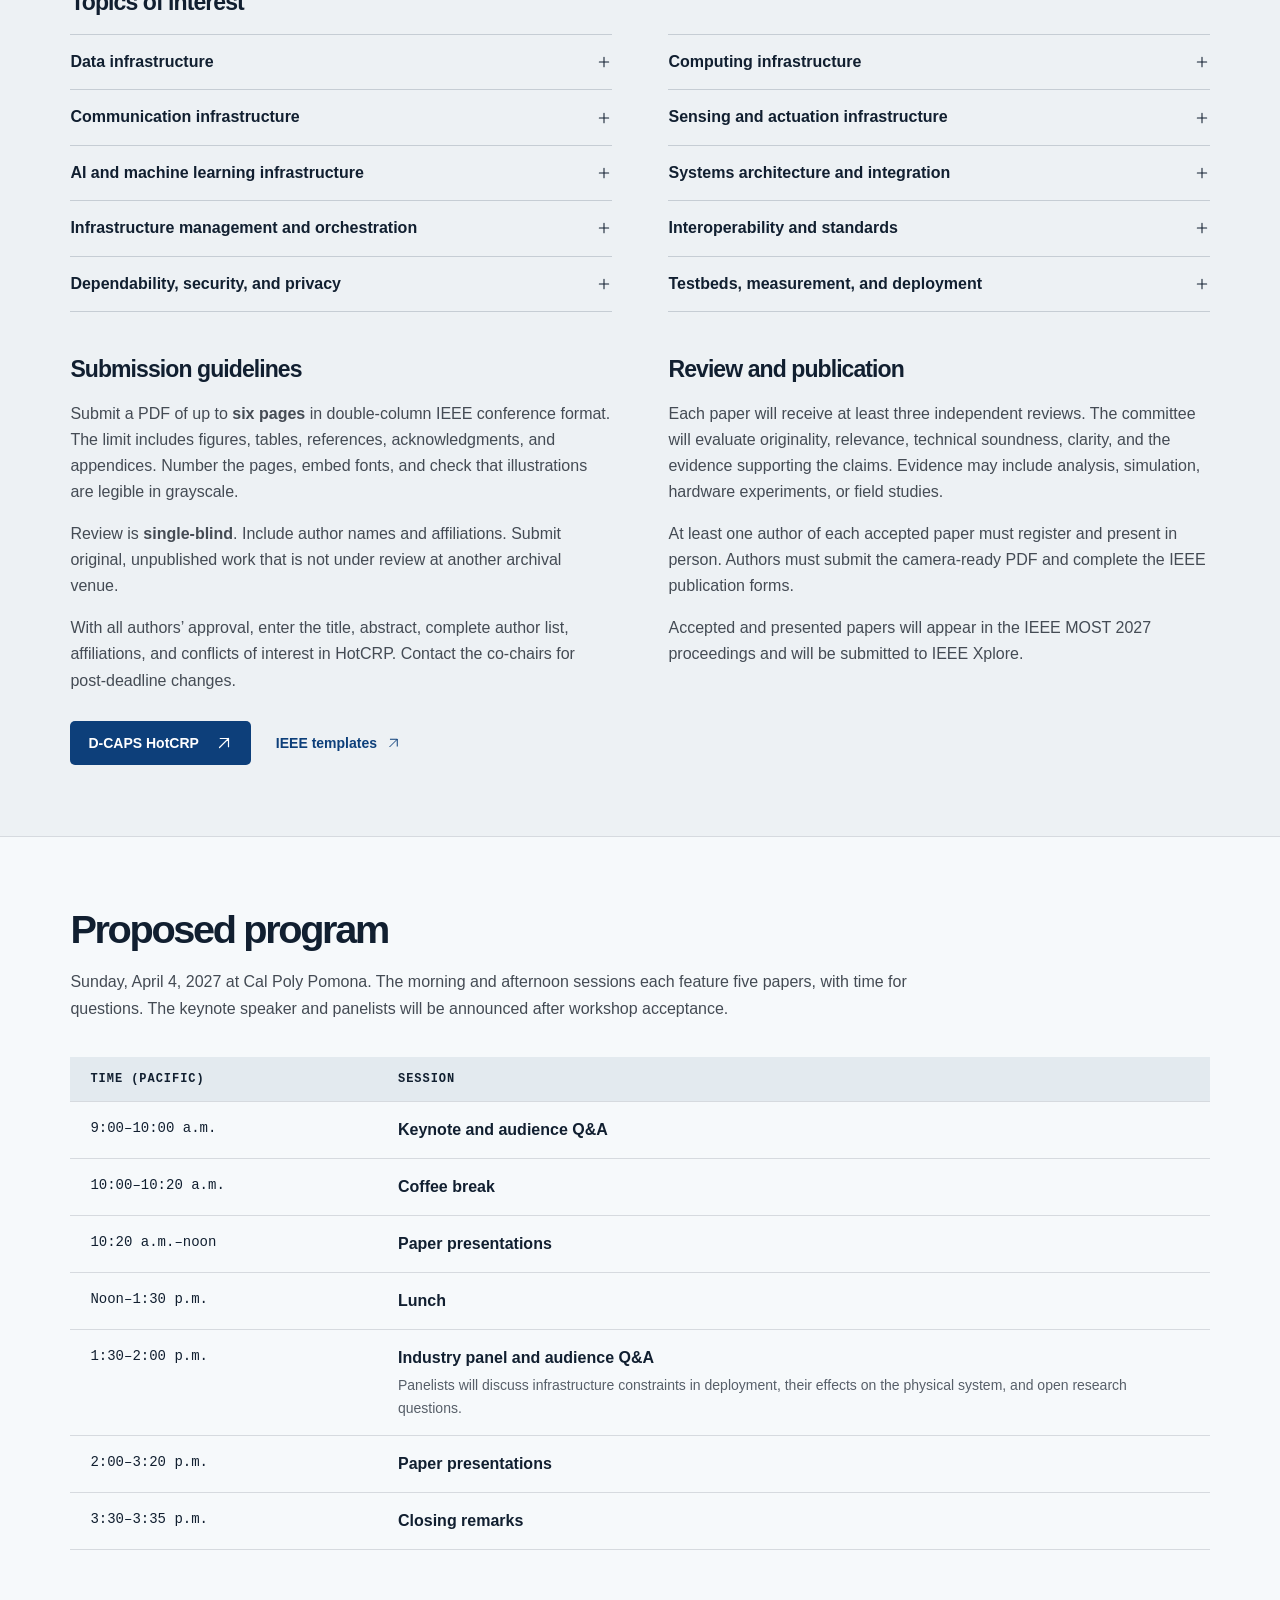
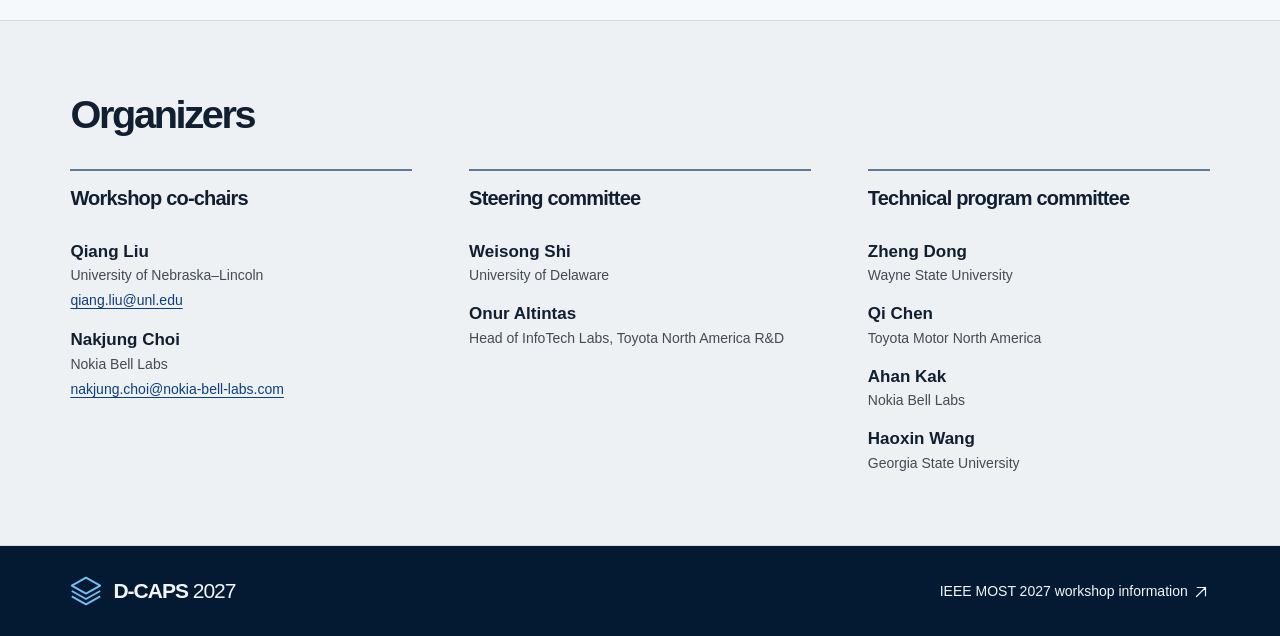
==== commit f6a2fb28: "Add Onur Altintas to the steering committee across site, docs, and flyer Co-Authored-By: Claude Fabl" ====
--- a/index.html
+++ b/index.html
@@ -8,5 +8,5 @@
 <section class="cfp section" id="cfp"><div class="wrap"><h2>Call for papers</h2><p class="intro">We invite original work from academia, industry, and government on infrastructure within a single platform or across multiple systems. Foundational research, early results, prototypes, measurement studies, and deployment experience are welcome, including general-purpose architectures and services with applications to autonomous physical systems.</p><h3>Topics of interest</h3><div class="topics"><details><summary>Data infrastructure<svg class="icon" aria-hidden="true" viewBox="0 0 24 24" fill="none" stroke="currentColor" stroke-width="1.6" stroke-linecap="round" stroke-linejoin="round"><path d="M5 12h14m-7-7v14"/></svg></summary><p>Systems for acquiring, storing, managing, and processing data.</p></details><details><summary>Computing infrastructure<svg class="icon" aria-hidden="true" viewBox="0 0 24 24" fill="none" stroke="currentColor" stroke-width="1.6" stroke-linecap="round" stroke-linejoin="round"><path d="M5 12h14m-7-7v14"/></svg></summary><p>Hardware and software architectures for onboard, edge, and cloud computing.</p></details><details><summary>Communication infrastructure<svg class="icon" aria-hidden="true" viewBox="0 0 24 24" fill="none" stroke="currentColor" stroke-width="1.6" stroke-linecap="round" stroke-linejoin="round"><path d="M5 12h14m-7-7v14"/></svg></summary><p>Architectures and protocols for exchanging information within and across systems.</p></details><details><summary>Sensing and actuation infrastructure<svg class="icon" aria-hidden="true" viewBox="0 0 24 24" fill="none" stroke="currentColor" stroke-width="1.6" stroke-linecap="round" stroke-linejoin="round"><path d="M5 12h14m-7-7v14"/></svg></summary><p>Hardware and software that allow autonomous physical systems to observe and act on their environment.</p></details><details><summary>AI and machine learning infrastructure<svg class="icon" aria-hidden="true" viewBox="0 0 24 24" fill="none" stroke="currentColor" stroke-width="1.6" stroke-linecap="round" stroke-linejoin="round"><path d="M5 12h14m-7-7v14"/></svg></summary><p>Systems for training, deploying, and serving models.</p></details><details><summary>Systems architecture and integration<svg class="icon" aria-hidden="true" viewBox="0 0 24 24" fill="none" stroke="currentColor" stroke-width="1.6" stroke-linecap="round" stroke-linejoin="round"><path d="M5 12h14m-7-7v14"/></svg></summary><p>Design and integration of sensing, computing, communication, and control.</p></details><details><summary>Infrastructure management and orchestration<svg class="icon" aria-hidden="true" viewBox="0 0 24 24" fill="none" stroke="currentColor" stroke-width="1.6" stroke-linecap="round" stroke-linejoin="round"><path d="M5 12h14m-7-7v14"/></svg></summary><p>Methods for provisioning, configuring, and managing data, computing, and communication resources for autonomous physical systems.</p></details><details><summary>Interoperability and standards<svg class="icon" aria-hidden="true" viewBox="0 0 24 24" fill="none" stroke="currentColor" stroke-width="1.6" stroke-linecap="round" stroke-linejoin="round"><path d="M5 12h14m-7-7v14"/></svg></summary><p>Interfaces and standards that allow components from different vendors or platforms to work together.</p></details><details><summary>Dependability, security, and privacy<svg class="icon" aria-hidden="true" viewBox="0 0 24 24" fill="none" stroke="currentColor" stroke-width="1.6" stroke-linecap="round" stroke-linejoin="round"><path d="M5 12h14m-7-7v14"/></svg></summary><p>Methods for maintaining reliable operation and protecting systems and data.</p></details><details><summary>Testbeds, measurement, and deployment<svg class="icon" aria-hidden="true" viewBox="0 0 24 24" fill="none" stroke="currentColor" stroke-width="1.6" stroke-linecap="round" stroke-linejoin="round"><path d="M5 12h14m-7-7v14"/></svg></summary><p>Experimental platforms, evaluation methods, and lessons from real-world deployments.</p></details></div>
 <div class="guidelines"><div><h3>Submission guidelines</h3><p>Submit a PDF of up to <strong>six pages</strong> in double-column IEEE conference format. The limit includes figures, tables, references, acknowledgments, and appendices. Number the pages, embed fonts, and check that illustrations are legible in grayscale.</p><p>Review is <strong>single-blind</strong>. Include author names and affiliations. Submit original, unpublished work that is not under review at another archival venue.</p><p>With all authors’ approval, enter the title, abstract, complete author list, affiliations, and conflicts of interest in HotCRP. Contact the co-chairs for post-deadline changes.</p><div class="actions"><a class="button dark" href="https://dcaps2027.hotcrp.com/">D-CAPS HotCRP <svg class="icon" aria-hidden="true" viewBox="0 0 24 24" fill="none" stroke="currentColor" stroke-width="1.6" stroke-linecap="round" stroke-linejoin="round"><path d="M6 18 18 6M7 6h11v11"/></svg></a><a class="text-link" href="https://www.ieee.org/conferences/publishing/templates.html">IEEE templates <svg class="icon" aria-hidden="true" viewBox="0 0 24 24" fill="none" stroke="currentColor" stroke-width="1.6" stroke-linecap="round" stroke-linejoin="round"><path d="M6 18 18 6M7 6h11v11"/></svg></a></div></div><div><h3>Review and publication</h3><p>Each paper will receive at least three independent reviews. The committee will evaluate originality, relevance, technical soundness, clarity, and the evidence supporting the claims. Evidence may include analysis, simulation, hardware experiments, or field studies.</p><p>At least one author of each accepted paper must register and present in person. Authors must submit the camera-ready PDF and complete the IEEE publication forms.</p><p>Accepted and presented papers will appear in the IEEE MOST 2027 proceedings and will be submitted to IEEE Xplore.</p></div></div></div></section>
 <section class="wrap section" id="program"><h2>Proposed program</h2><p class="intro">Sunday, April 4, 2027 at Cal Poly Pomona. The morning and afternoon sessions each feature five papers, with time for questions. The keynote speaker and panelists will be announced after workshop acceptance.</p><table><thead><tr><th scope="col">Time (Pacific)</th><th scope="col">Session</th></tr></thead><tbody><tr><td>9:00–10:00 a.m.</td><td><strong>Keynote and audience Q&A</strong></td></tr><tr><td>10:00–10:20 a.m.</td><td><strong>Coffee break</strong></td></tr><tr><td>10:20 a.m.–noon</td><td><strong>Paper presentations</strong></td></tr><tr><td>Noon–1:30 p.m.</td><td><strong>Lunch</strong></td></tr><tr><td>1:30–2:00 p.m.</td><td><strong>Industry panel and audience Q&A</strong><small>Panelists will discuss infrastructure constraints in deployment, their effects on the physical system, and open research questions.</small></td></tr><tr><td>2:00–3:20 p.m.</td><td><strong>Paper presentations</strong></td></tr><tr><td>3:30–3:35 p.m.</td><td><strong>Closing remarks</strong></td></tr></tbody></table></section>
-<section class="people section" id="organizers"><div class="wrap"><h2>Organizers</h2><div class="people-grid"><div><h3>Workshop co-chairs</h3><h4>Qiang Liu</h4><p>University of Nebraska–Lincoln</p><a href="mailto:qiang.liu@unl.edu">qiang.liu@unl.edu</a><h4>Nakjung Choi</h4><p>Nokia Bell Labs</p><a href="mailto:nakjung.choi@nokia-bell-labs.com">nakjung.choi@nokia-bell-labs.com</a></div><div><h3>Steering committee</h3><h4>Weisong Shi</h4><p>University of Delaware</p><p class="note">One additional member to be confirmed.</p></div><div><h3>Technical program committee</h3><h4>Zheng Dong</h4><p>Wayne State University</p><h4>Qi Chen</h4><p>Toyota Motor North America</p><h4>Ahan Kak</h4><p>Nokia Bell Labs</p><h4>Haoxin Wang</h4><p>Georgia State University</p></div></div></div></section>
+<section class="people section" id="organizers"><div class="wrap"><h2>Organizers</h2><div class="people-grid"><div><h3>Workshop co-chairs</h3><h4>Qiang Liu</h4><p>University of Nebraska–Lincoln</p><a href="mailto:qiang.liu@unl.edu">qiang.liu@unl.edu</a><h4>Nakjung Choi</h4><p>Nokia Bell Labs</p><a href="mailto:nakjung.choi@nokia-bell-labs.com">nakjung.choi@nokia-bell-labs.com</a></div><div><h3>Steering committee</h3><h4>Weisong Shi</h4><p>University of Delaware</p><h4>Onur Altintas</h4><p>Head of InfoTech Labs, Toyota North America R&amp;D</p></div><div><h3>Technical program committee</h3><h4>Zheng Dong</h4><p>Wayne State University</p><h4>Qi Chen</h4><p>Toyota Motor North America</p><h4>Ahan Kak</h4><p>Nokia Bell Labs</p><h4>Haoxin Wang</h4><p>Georgia State University</p></div></div></div></section>
 </main><footer><div class="wrap foot"><a class="brand" href="#top"><svg class="mark" aria-hidden="true" viewBox="0 0 36 36" fill="none" stroke="currentColor" stroke-width="2.1" stroke-linejoin="round"><path d="m2 12 16-9 16 9-16 9Zm0 6 16 9 16-9M2 24l16 9 16-9"/></svg><span>D-CAPS <b>2027</b></span></a><a href="https://www.ieeemobility.org/workshop.html">IEEE MOST 2027 workshop information <svg class="icon" aria-hidden="true" viewBox="0 0 24 24" fill="none" stroke="currentColor" stroke-width="1.6" stroke-linecap="round" stroke-linejoin="round"><path d="M6 18 18 6M7 6h11v11"/></svg></a></div></footer></body></html>
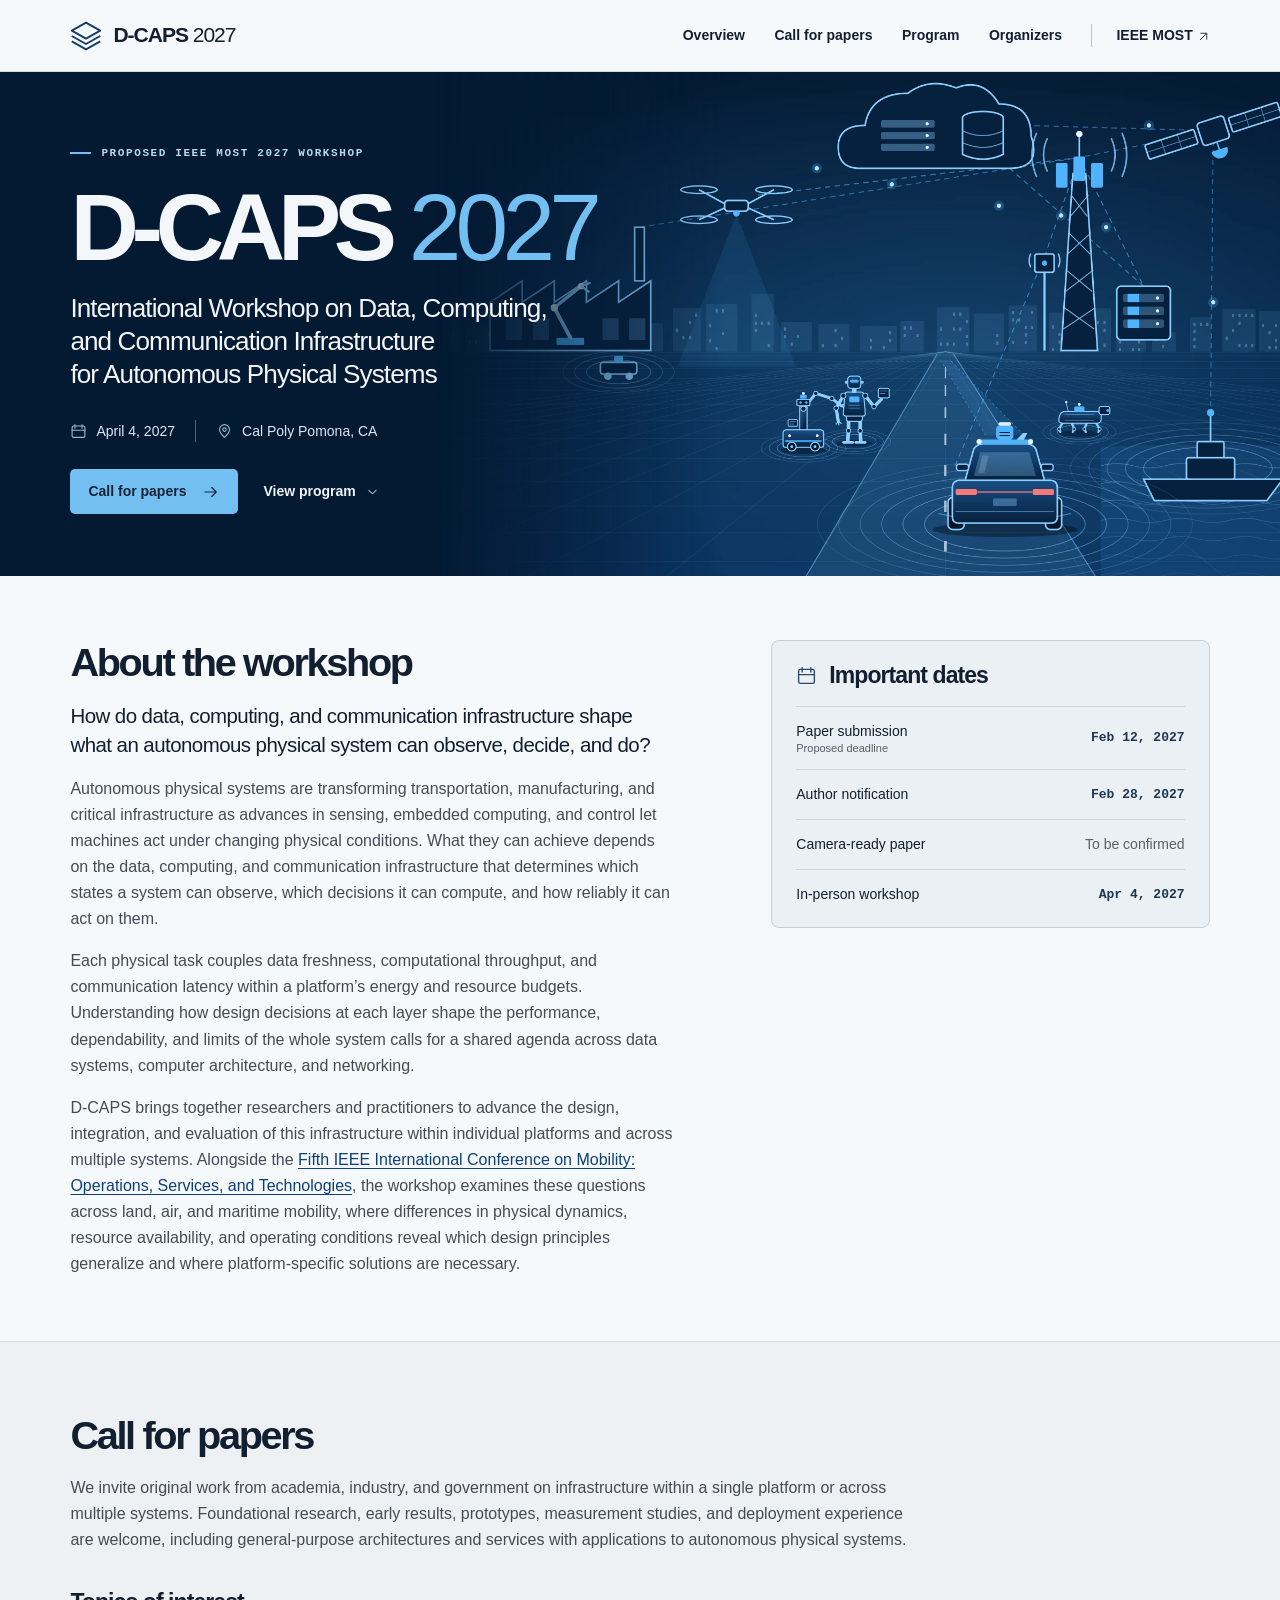
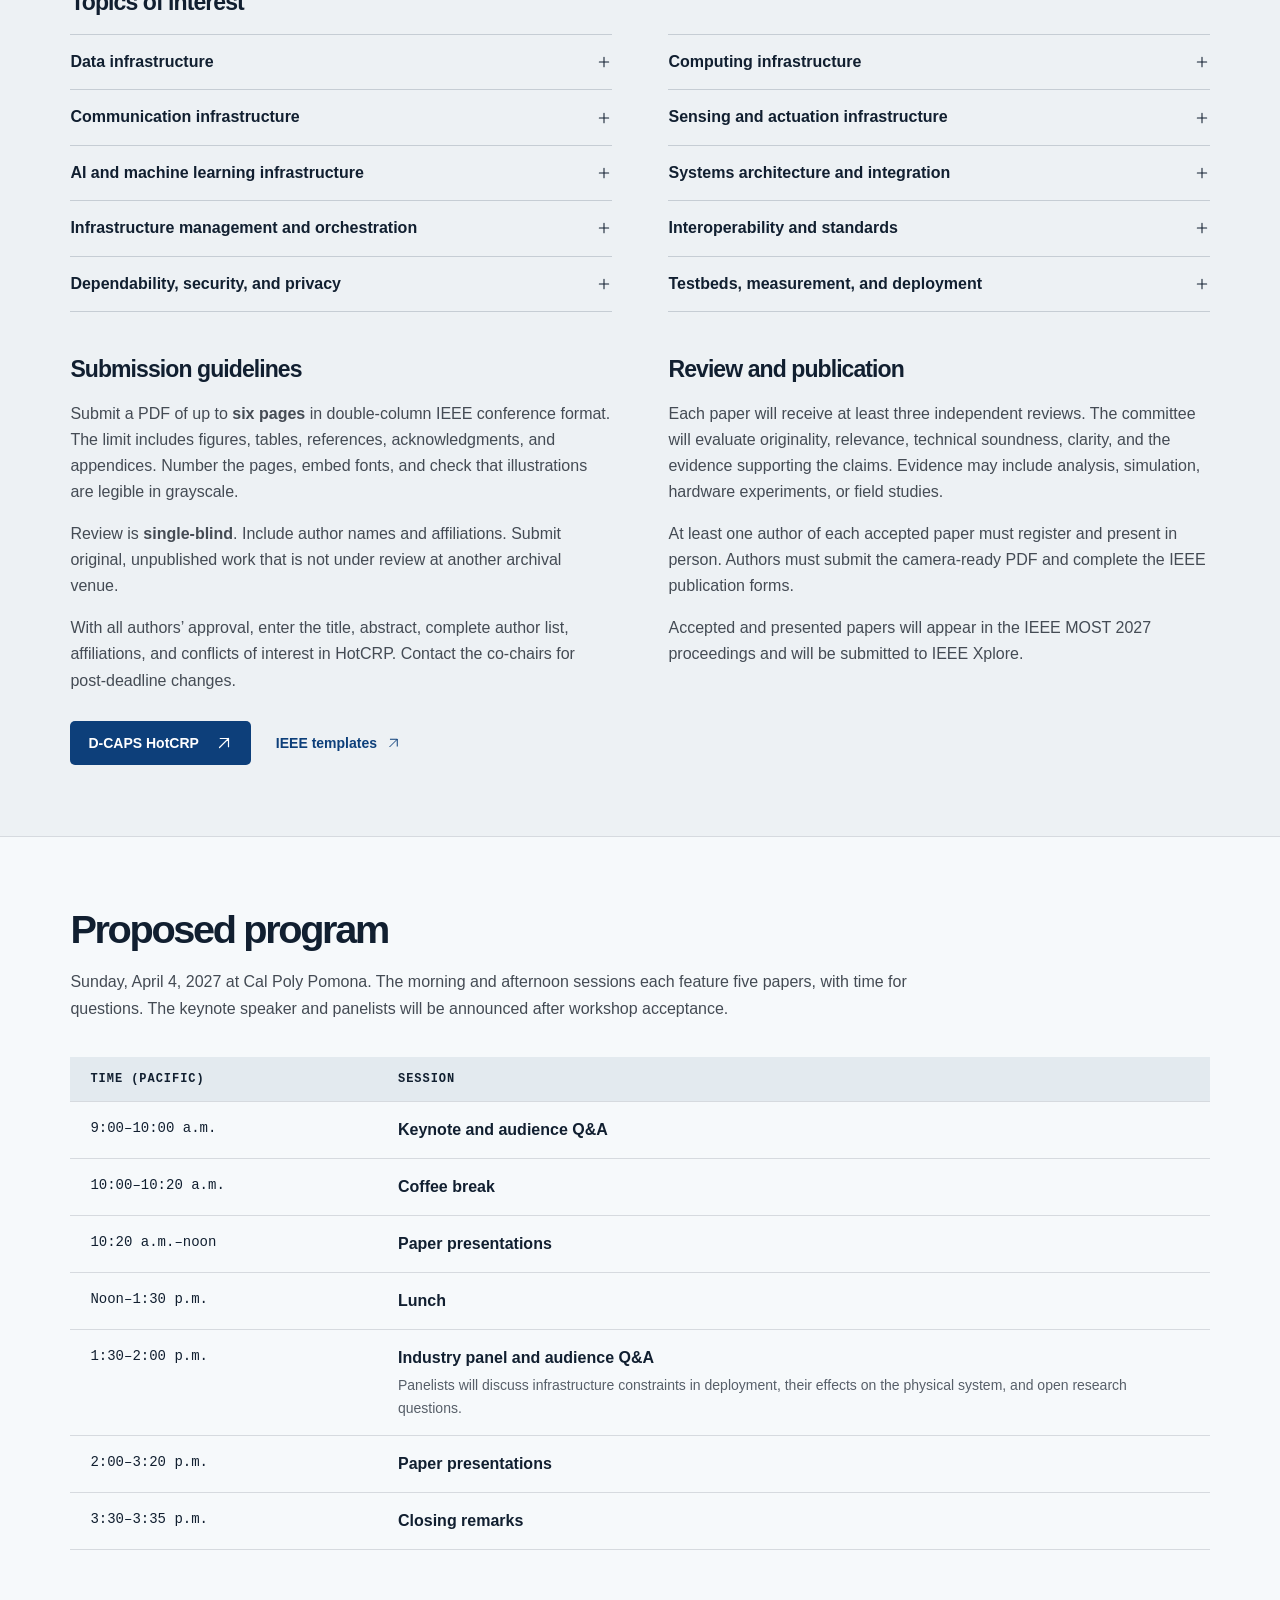
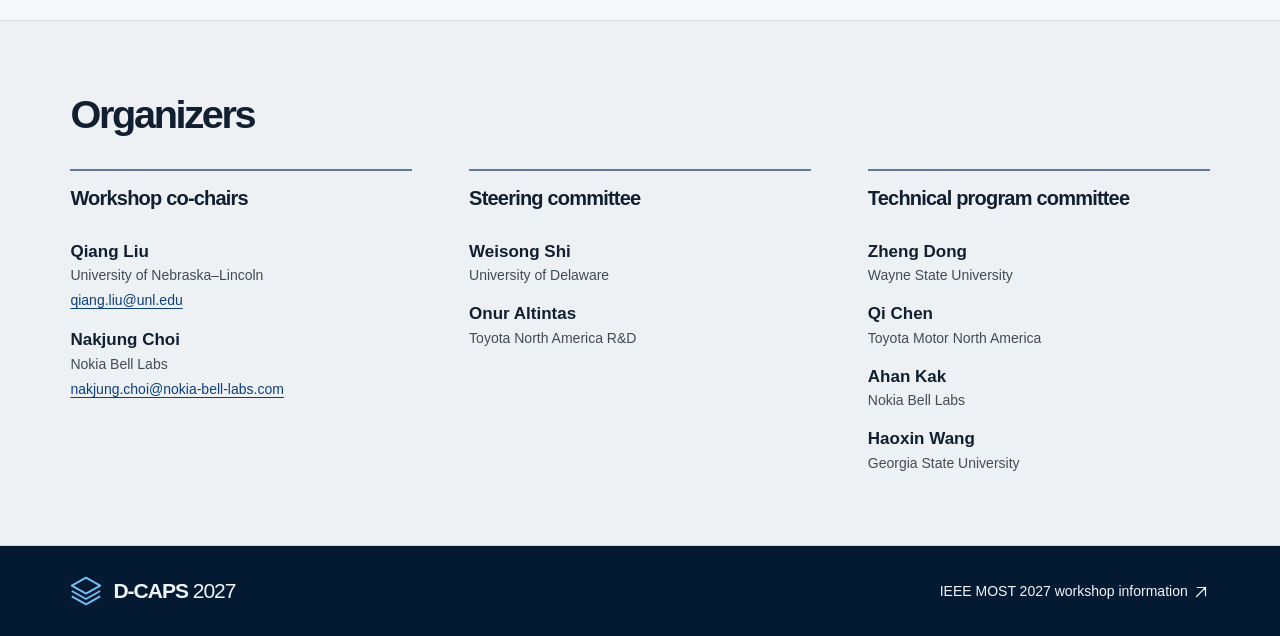
==== commit 9c28d316: "Steering committee: list Onur Altintas with affiliation only Co-Authored-By: Claude Fable 5.1 <norep" ====
--- a/index.html
+++ b/index.html
@@ -8,5 +8,5 @@
 <section class="cfp section" id="cfp"><div class="wrap"><h2>Call for papers</h2><p class="intro">We invite original work from academia, industry, and government on infrastructure within a single platform or across multiple systems. Foundational research, early results, prototypes, measurement studies, and deployment experience are welcome, including general-purpose architectures and services with applications to autonomous physical systems.</p><h3>Topics of interest</h3><div class="topics"><details><summary>Data infrastructure<svg class="icon" aria-hidden="true" viewBox="0 0 24 24" fill="none" stroke="currentColor" stroke-width="1.6" stroke-linecap="round" stroke-linejoin="round"><path d="M5 12h14m-7-7v14"/></svg></summary><p>Systems for acquiring, storing, managing, and processing data.</p></details><details><summary>Computing infrastructure<svg class="icon" aria-hidden="true" viewBox="0 0 24 24" fill="none" stroke="currentColor" stroke-width="1.6" stroke-linecap="round" stroke-linejoin="round"><path d="M5 12h14m-7-7v14"/></svg></summary><p>Hardware and software architectures for onboard, edge, and cloud computing.</p></details><details><summary>Communication infrastructure<svg class="icon" aria-hidden="true" viewBox="0 0 24 24" fill="none" stroke="currentColor" stroke-width="1.6" stroke-linecap="round" stroke-linejoin="round"><path d="M5 12h14m-7-7v14"/></svg></summary><p>Architectures and protocols for exchanging information within and across systems.</p></details><details><summary>Sensing and actuation infrastructure<svg class="icon" aria-hidden="true" viewBox="0 0 24 24" fill="none" stroke="currentColor" stroke-width="1.6" stroke-linecap="round" stroke-linejoin="round"><path d="M5 12h14m-7-7v14"/></svg></summary><p>Hardware and software that allow autonomous physical systems to observe and act on their environment.</p></details><details><summary>AI and machine learning infrastructure<svg class="icon" aria-hidden="true" viewBox="0 0 24 24" fill="none" stroke="currentColor" stroke-width="1.6" stroke-linecap="round" stroke-linejoin="round"><path d="M5 12h14m-7-7v14"/></svg></summary><p>Systems for training, deploying, and serving models.</p></details><details><summary>Systems architecture and integration<svg class="icon" aria-hidden="true" viewBox="0 0 24 24" fill="none" stroke="currentColor" stroke-width="1.6" stroke-linecap="round" stroke-linejoin="round"><path d="M5 12h14m-7-7v14"/></svg></summary><p>Design and integration of sensing, computing, communication, and control.</p></details><details><summary>Infrastructure management and orchestration<svg class="icon" aria-hidden="true" viewBox="0 0 24 24" fill="none" stroke="currentColor" stroke-width="1.6" stroke-linecap="round" stroke-linejoin="round"><path d="M5 12h14m-7-7v14"/></svg></summary><p>Methods for provisioning, configuring, and managing data, computing, and communication resources for autonomous physical systems.</p></details><details><summary>Interoperability and standards<svg class="icon" aria-hidden="true" viewBox="0 0 24 24" fill="none" stroke="currentColor" stroke-width="1.6" stroke-linecap="round" stroke-linejoin="round"><path d="M5 12h14m-7-7v14"/></svg></summary><p>Interfaces and standards that allow components from different vendors or platforms to work together.</p></details><details><summary>Dependability, security, and privacy<svg class="icon" aria-hidden="true" viewBox="0 0 24 24" fill="none" stroke="currentColor" stroke-width="1.6" stroke-linecap="round" stroke-linejoin="round"><path d="M5 12h14m-7-7v14"/></svg></summary><p>Methods for maintaining reliable operation and protecting systems and data.</p></details><details><summary>Testbeds, measurement, and deployment<svg class="icon" aria-hidden="true" viewBox="0 0 24 24" fill="none" stroke="currentColor" stroke-width="1.6" stroke-linecap="round" stroke-linejoin="round"><path d="M5 12h14m-7-7v14"/></svg></summary><p>Experimental platforms, evaluation methods, and lessons from real-world deployments.</p></details></div>
 <div class="guidelines"><div><h3>Submission guidelines</h3><p>Submit a PDF of up to <strong>six pages</strong> in double-column IEEE conference format. The limit includes figures, tables, references, acknowledgments, and appendices. Number the pages, embed fonts, and check that illustrations are legible in grayscale.</p><p>Review is <strong>single-blind</strong>. Include author names and affiliations. Submit original, unpublished work that is not under review at another archival venue.</p><p>With all authors’ approval, enter the title, abstract, complete author list, affiliations, and conflicts of interest in HotCRP. Contact the co-chairs for post-deadline changes.</p><div class="actions"><a class="button dark" href="https://dcaps2027.hotcrp.com/">D-CAPS HotCRP <svg class="icon" aria-hidden="true" viewBox="0 0 24 24" fill="none" stroke="currentColor" stroke-width="1.6" stroke-linecap="round" stroke-linejoin="round"><path d="M6 18 18 6M7 6h11v11"/></svg></a><a class="text-link" href="https://www.ieee.org/conferences/publishing/templates.html">IEEE templates <svg class="icon" aria-hidden="true" viewBox="0 0 24 24" fill="none" stroke="currentColor" stroke-width="1.6" stroke-linecap="round" stroke-linejoin="round"><path d="M6 18 18 6M7 6h11v11"/></svg></a></div></div><div><h3>Review and publication</h3><p>Each paper will receive at least three independent reviews. The committee will evaluate originality, relevance, technical soundness, clarity, and the evidence supporting the claims. Evidence may include analysis, simulation, hardware experiments, or field studies.</p><p>At least one author of each accepted paper must register and present in person. Authors must submit the camera-ready PDF and complete the IEEE publication forms.</p><p>Accepted and presented papers will appear in the IEEE MOST 2027 proceedings and will be submitted to IEEE Xplore.</p></div></div></div></section>
 <section class="wrap section" id="program"><h2>Proposed program</h2><p class="intro">Sunday, April 4, 2027 at Cal Poly Pomona. The morning and afternoon sessions each feature five papers, with time for questions. The keynote speaker and panelists will be announced after workshop acceptance.</p><table><thead><tr><th scope="col">Time (Pacific)</th><th scope="col">Session</th></tr></thead><tbody><tr><td>9:00–10:00 a.m.</td><td><strong>Keynote and audience Q&A</strong></td></tr><tr><td>10:00–10:20 a.m.</td><td><strong>Coffee break</strong></td></tr><tr><td>10:20 a.m.–noon</td><td><strong>Paper presentations</strong></td></tr><tr><td>Noon–1:30 p.m.</td><td><strong>Lunch</strong></td></tr><tr><td>1:30–2:00 p.m.</td><td><strong>Industry panel and audience Q&A</strong><small>Panelists will discuss infrastructure constraints in deployment, their effects on the physical system, and open research questions.</small></td></tr><tr><td>2:00–3:20 p.m.</td><td><strong>Paper presentations</strong></td></tr><tr><td>3:30–3:35 p.m.</td><td><strong>Closing remarks</strong></td></tr></tbody></table></section>
-<section class="people section" id="organizers"><div class="wrap"><h2>Organizers</h2><div class="people-grid"><div><h3>Workshop co-chairs</h3><h4>Qiang Liu</h4><p>University of Nebraska–Lincoln</p><a href="mailto:qiang.liu@unl.edu">qiang.liu@unl.edu</a><h4>Nakjung Choi</h4><p>Nokia Bell Labs</p><a href="mailto:nakjung.choi@nokia-bell-labs.com">nakjung.choi@nokia-bell-labs.com</a></div><div><h3>Steering committee</h3><h4>Weisong Shi</h4><p>University of Delaware</p><h4>Onur Altintas</h4><p>Head of InfoTech Labs, Toyota North America R&amp;D</p></div><div><h3>Technical program committee</h3><h4>Zheng Dong</h4><p>Wayne State University</p><h4>Qi Chen</h4><p>Toyota Motor North America</p><h4>Ahan Kak</h4><p>Nokia Bell Labs</p><h4>Haoxin Wang</h4><p>Georgia State University</p></div></div></div></section>
+<section class="people section" id="organizers"><div class="wrap"><h2>Organizers</h2><div class="people-grid"><div><h3>Workshop co-chairs</h3><h4>Qiang Liu</h4><p>University of Nebraska–Lincoln</p><a href="mailto:qiang.liu@unl.edu">qiang.liu@unl.edu</a><h4>Nakjung Choi</h4><p>Nokia Bell Labs</p><a href="mailto:nakjung.choi@nokia-bell-labs.com">nakjung.choi@nokia-bell-labs.com</a></div><div><h3>Steering committee</h3><h4>Weisong Shi</h4><p>University of Delaware</p><h4>Onur Altintas</h4><p>Toyota North America R&amp;D</p></div><div><h3>Technical program committee</h3><h4>Zheng Dong</h4><p>Wayne State University</p><h4>Qi Chen</h4><p>Toyota Motor North America</p><h4>Ahan Kak</h4><p>Nokia Bell Labs</p><h4>Haoxin Wang</h4><p>Georgia State University</p></div></div></div></section>
 </main><footer><div class="wrap foot"><a class="brand" href="#top"><svg class="mark" aria-hidden="true" viewBox="0 0 36 36" fill="none" stroke="currentColor" stroke-width="2.1" stroke-linejoin="round"><path d="m2 12 16-9 16 9-16 9Zm0 6 16 9 16-9M2 24l16 9 16-9"/></svg><span>D-CAPS <b>2027</b></span></a><a href="https://www.ieeemobility.org/workshop.html">IEEE MOST 2027 workshop information <svg class="icon" aria-hidden="true" viewBox="0 0 24 24" fill="none" stroke="currentColor" stroke-width="1.6" stroke-linecap="round" stroke-linejoin="round"><path d="M6 18 18 6M7 6h11v11"/></svg></a></div></footer></body></html>
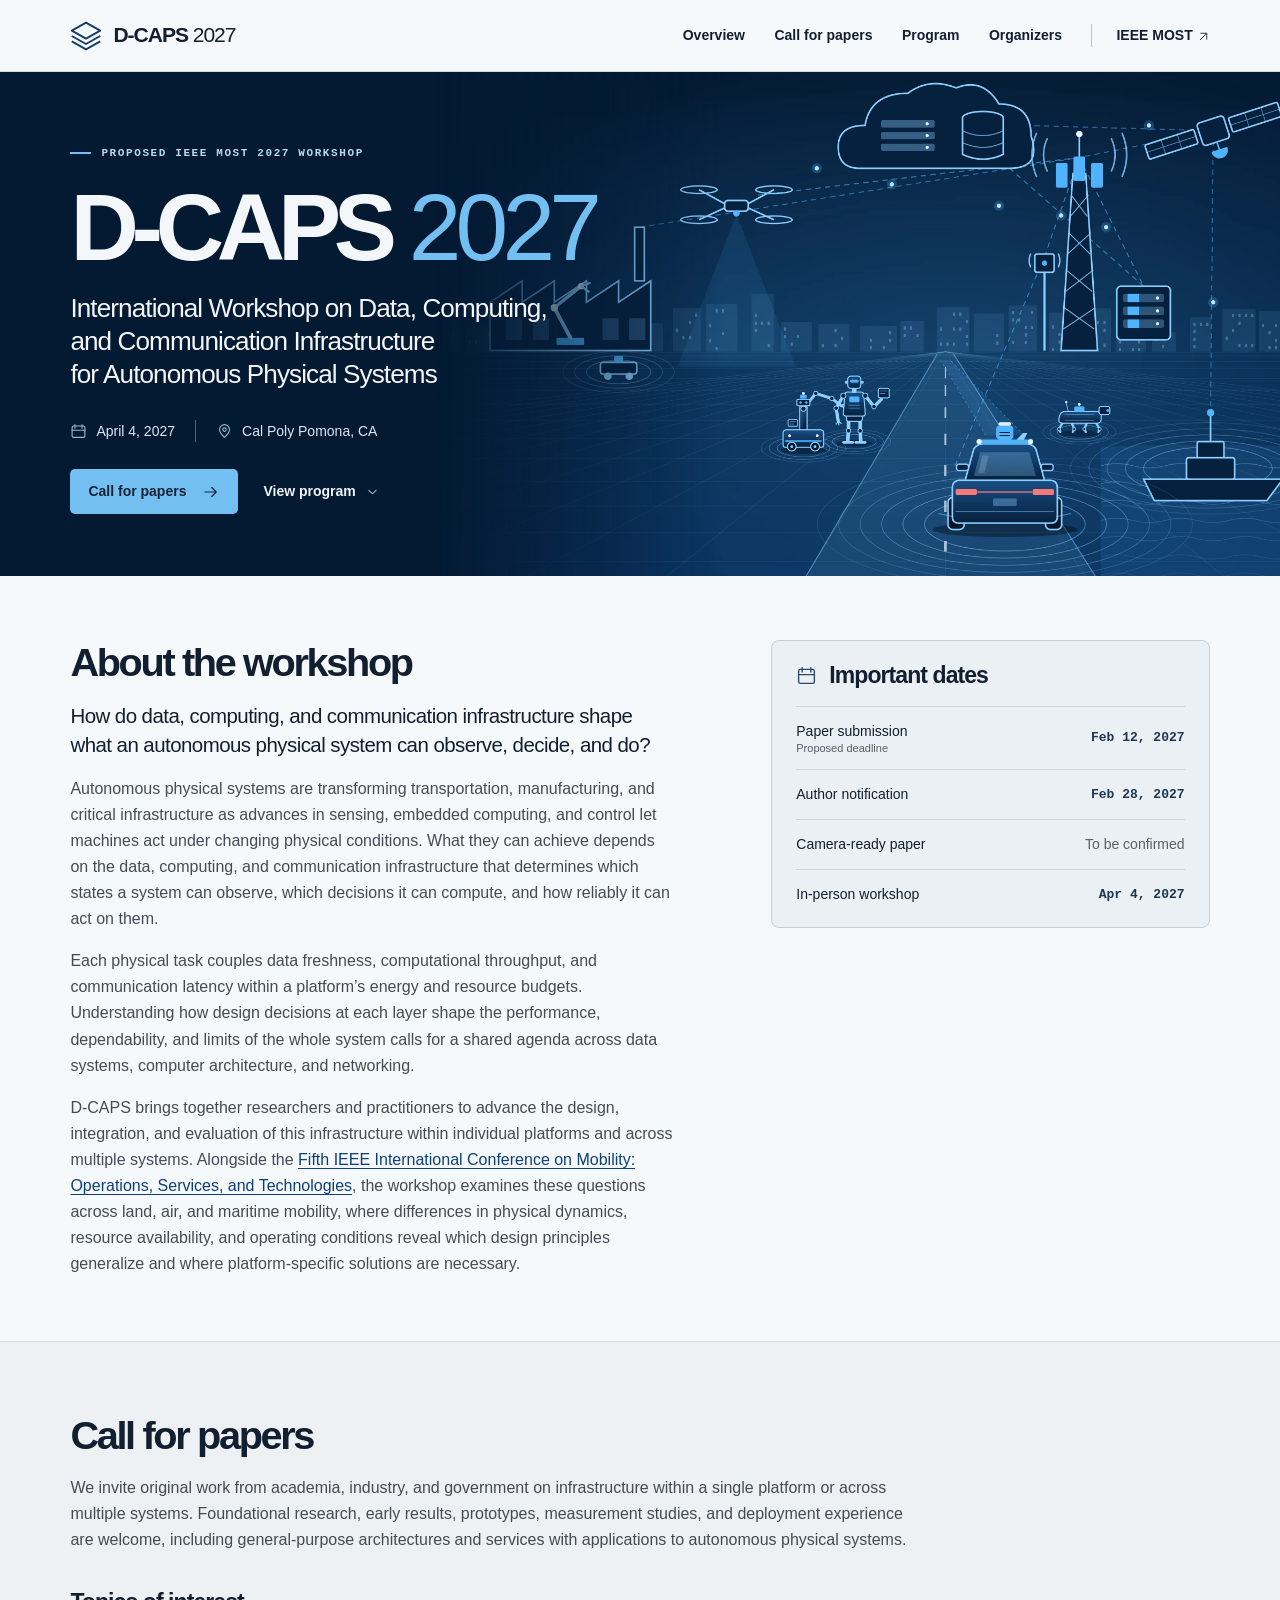
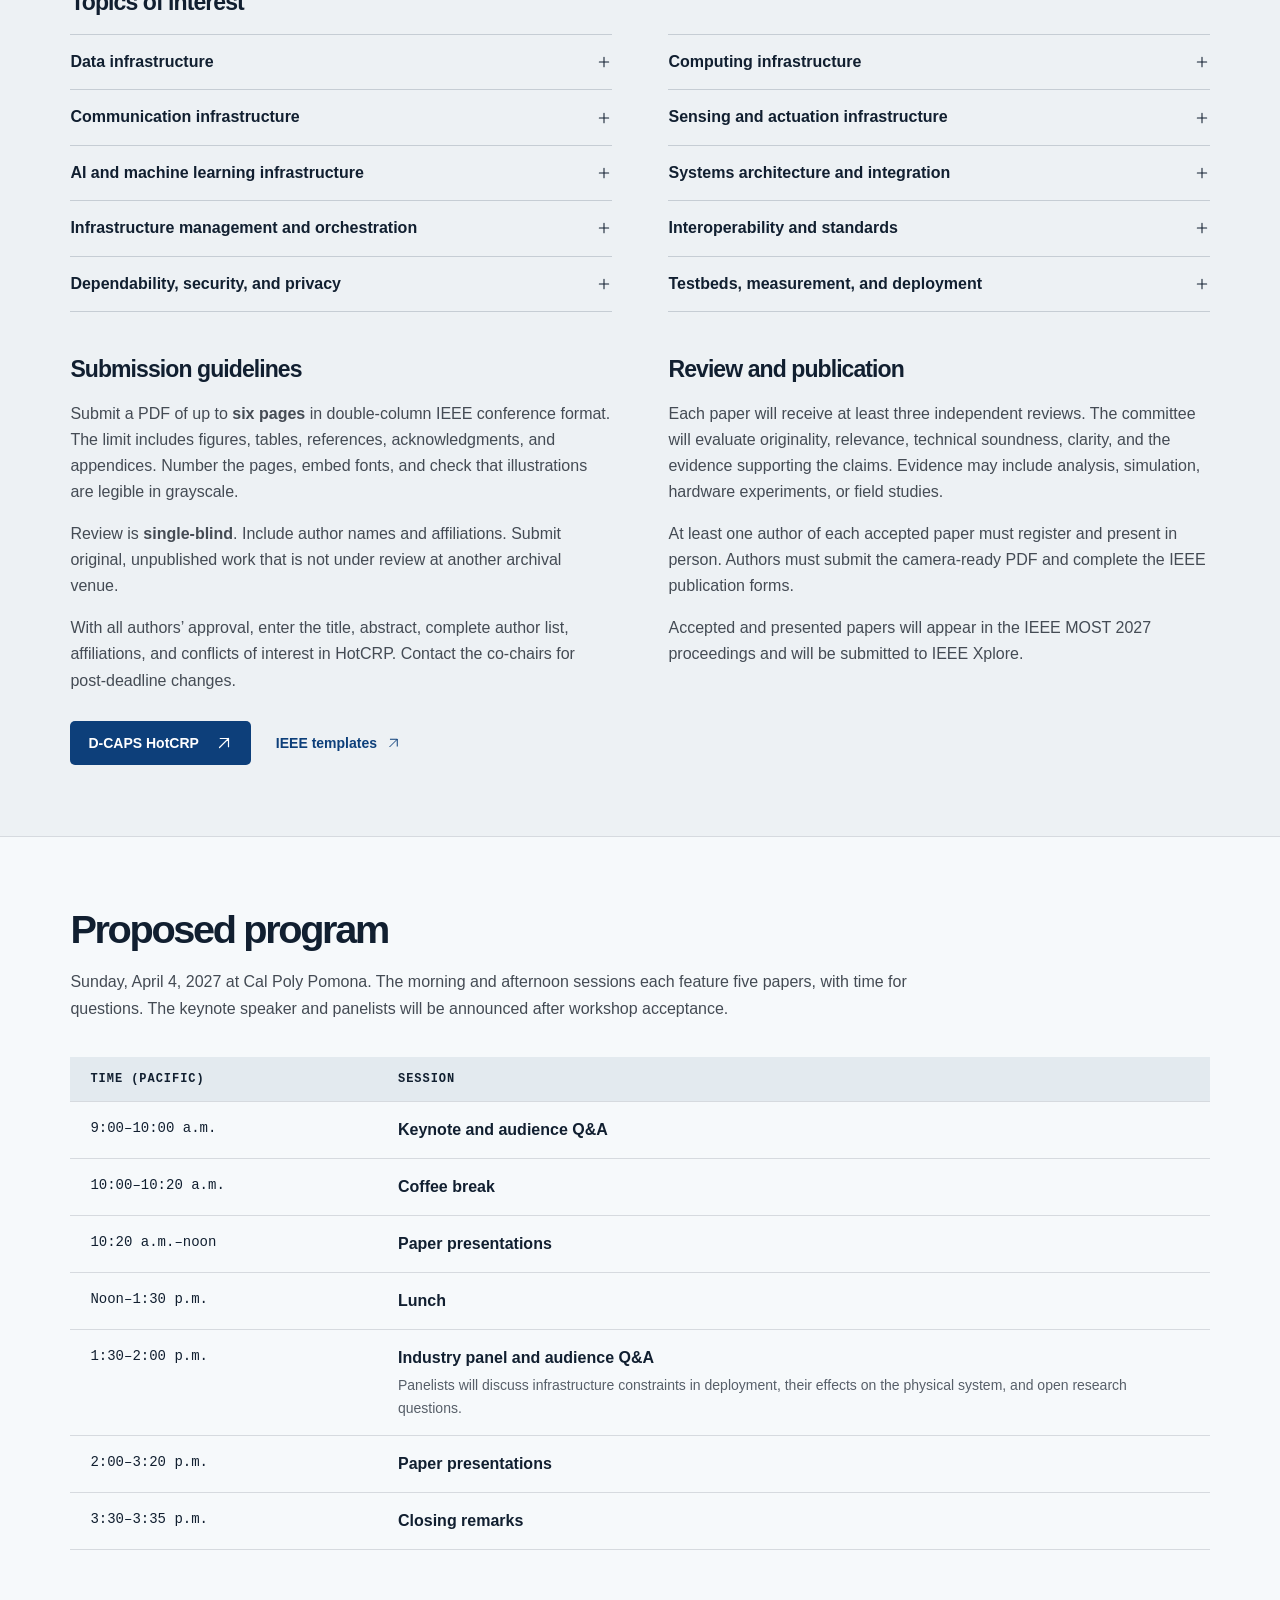
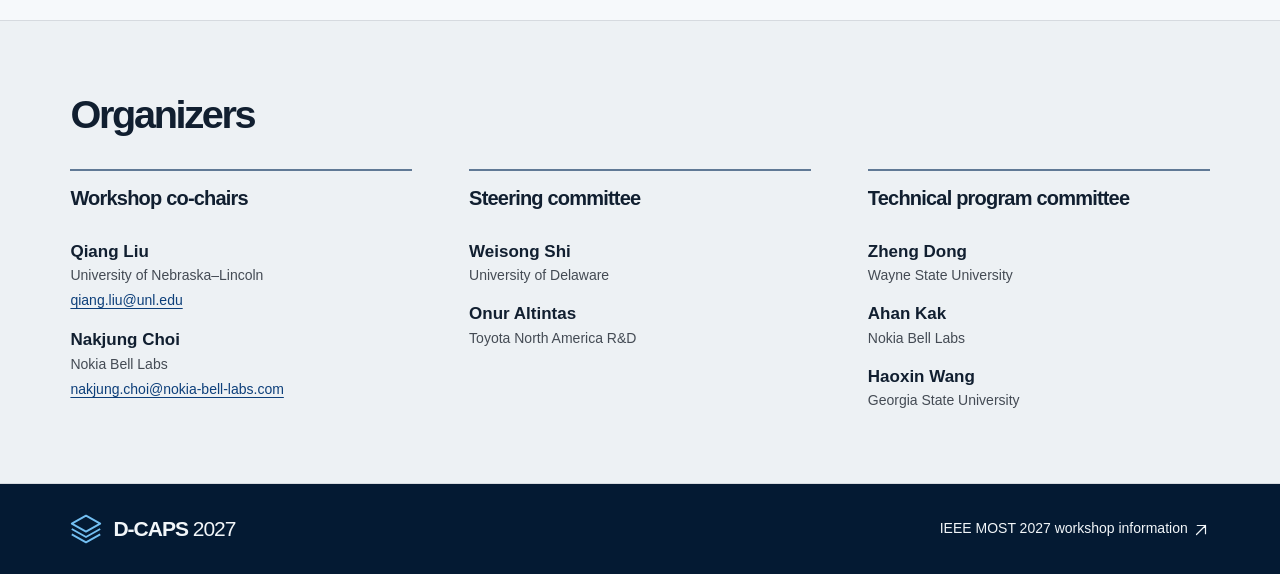
==== commit e981c15c: "Remove Qi Chen from the TPC Co-Authored-By: Claude Fable 5.1 <noreply@anthropic.com>" ====
--- a/index.html
+++ b/index.html
@@ -8,5 +8,5 @@
 <section class="cfp section" id="cfp"><div class="wrap"><h2>Call for papers</h2><p class="intro">We invite original work from academia, industry, and government on infrastructure within a single platform or across multiple systems. Foundational research, early results, prototypes, measurement studies, and deployment experience are welcome, including general-purpose architectures and services with applications to autonomous physical systems.</p><h3>Topics of interest</h3><div class="topics"><details><summary>Data infrastructure<svg class="icon" aria-hidden="true" viewBox="0 0 24 24" fill="none" stroke="currentColor" stroke-width="1.6" stroke-linecap="round" stroke-linejoin="round"><path d="M5 12h14m-7-7v14"/></svg></summary><p>Systems for acquiring, storing, managing, and processing data.</p></details><details><summary>Computing infrastructure<svg class="icon" aria-hidden="true" viewBox="0 0 24 24" fill="none" stroke="currentColor" stroke-width="1.6" stroke-linecap="round" stroke-linejoin="round"><path d="M5 12h14m-7-7v14"/></svg></summary><p>Hardware and software architectures for onboard, edge, and cloud computing.</p></details><details><summary>Communication infrastructure<svg class="icon" aria-hidden="true" viewBox="0 0 24 24" fill="none" stroke="currentColor" stroke-width="1.6" stroke-linecap="round" stroke-linejoin="round"><path d="M5 12h14m-7-7v14"/></svg></summary><p>Architectures and protocols for exchanging information within and across systems.</p></details><details><summary>Sensing and actuation infrastructure<svg class="icon" aria-hidden="true" viewBox="0 0 24 24" fill="none" stroke="currentColor" stroke-width="1.6" stroke-linecap="round" stroke-linejoin="round"><path d="M5 12h14m-7-7v14"/></svg></summary><p>Hardware and software that allow autonomous physical systems to observe and act on their environment.</p></details><details><summary>AI and machine learning infrastructure<svg class="icon" aria-hidden="true" viewBox="0 0 24 24" fill="none" stroke="currentColor" stroke-width="1.6" stroke-linecap="round" stroke-linejoin="round"><path d="M5 12h14m-7-7v14"/></svg></summary><p>Systems for training, deploying, and serving models.</p></details><details><summary>Systems architecture and integration<svg class="icon" aria-hidden="true" viewBox="0 0 24 24" fill="none" stroke="currentColor" stroke-width="1.6" stroke-linecap="round" stroke-linejoin="round"><path d="M5 12h14m-7-7v14"/></svg></summary><p>Design and integration of sensing, computing, communication, and control.</p></details><details><summary>Infrastructure management and orchestration<svg class="icon" aria-hidden="true" viewBox="0 0 24 24" fill="none" stroke="currentColor" stroke-width="1.6" stroke-linecap="round" stroke-linejoin="round"><path d="M5 12h14m-7-7v14"/></svg></summary><p>Methods for provisioning, configuring, and managing data, computing, and communication resources for autonomous physical systems.</p></details><details><summary>Interoperability and standards<svg class="icon" aria-hidden="true" viewBox="0 0 24 24" fill="none" stroke="currentColor" stroke-width="1.6" stroke-linecap="round" stroke-linejoin="round"><path d="M5 12h14m-7-7v14"/></svg></summary><p>Interfaces and standards that allow components from different vendors or platforms to work together.</p></details><details><summary>Dependability, security, and privacy<svg class="icon" aria-hidden="true" viewBox="0 0 24 24" fill="none" stroke="currentColor" stroke-width="1.6" stroke-linecap="round" stroke-linejoin="round"><path d="M5 12h14m-7-7v14"/></svg></summary><p>Methods for maintaining reliable operation and protecting systems and data.</p></details><details><summary>Testbeds, measurement, and deployment<svg class="icon" aria-hidden="true" viewBox="0 0 24 24" fill="none" stroke="currentColor" stroke-width="1.6" stroke-linecap="round" stroke-linejoin="round"><path d="M5 12h14m-7-7v14"/></svg></summary><p>Experimental platforms, evaluation methods, and lessons from real-world deployments.</p></details></div>
 <div class="guidelines"><div><h3>Submission guidelines</h3><p>Submit a PDF of up to <strong>six pages</strong> in double-column IEEE conference format. The limit includes figures, tables, references, acknowledgments, and appendices. Number the pages, embed fonts, and check that illustrations are legible in grayscale.</p><p>Review is <strong>single-blind</strong>. Include author names and affiliations. Submit original, unpublished work that is not under review at another archival venue.</p><p>With all authors’ approval, enter the title, abstract, complete author list, affiliations, and conflicts of interest in HotCRP. Contact the co-chairs for post-deadline changes.</p><div class="actions"><a class="button dark" href="https://dcaps2027.hotcrp.com/">D-CAPS HotCRP <svg class="icon" aria-hidden="true" viewBox="0 0 24 24" fill="none" stroke="currentColor" stroke-width="1.6" stroke-linecap="round" stroke-linejoin="round"><path d="M6 18 18 6M7 6h11v11"/></svg></a><a class="text-link" href="https://www.ieee.org/conferences/publishing/templates.html">IEEE templates <svg class="icon" aria-hidden="true" viewBox="0 0 24 24" fill="none" stroke="currentColor" stroke-width="1.6" stroke-linecap="round" stroke-linejoin="round"><path d="M6 18 18 6M7 6h11v11"/></svg></a></div></div><div><h3>Review and publication</h3><p>Each paper will receive at least three independent reviews. The committee will evaluate originality, relevance, technical soundness, clarity, and the evidence supporting the claims. Evidence may include analysis, simulation, hardware experiments, or field studies.</p><p>At least one author of each accepted paper must register and present in person. Authors must submit the camera-ready PDF and complete the IEEE publication forms.</p><p>Accepted and presented papers will appear in the IEEE MOST 2027 proceedings and will be submitted to IEEE Xplore.</p></div></div></div></section>
 <section class="wrap section" id="program"><h2>Proposed program</h2><p class="intro">Sunday, April 4, 2027 at Cal Poly Pomona. The morning and afternoon sessions each feature five papers, with time for questions. The keynote speaker and panelists will be announced after workshop acceptance.</p><table><thead><tr><th scope="col">Time (Pacific)</th><th scope="col">Session</th></tr></thead><tbody><tr><td>9:00–10:00 a.m.</td><td><strong>Keynote and audience Q&A</strong></td></tr><tr><td>10:00–10:20 a.m.</td><td><strong>Coffee break</strong></td></tr><tr><td>10:20 a.m.–noon</td><td><strong>Paper presentations</strong></td></tr><tr><td>Noon–1:30 p.m.</td><td><strong>Lunch</strong></td></tr><tr><td>1:30–2:00 p.m.</td><td><strong>Industry panel and audience Q&A</strong><small>Panelists will discuss infrastructure constraints in deployment, their effects on the physical system, and open research questions.</small></td></tr><tr><td>2:00–3:20 p.m.</td><td><strong>Paper presentations</strong></td></tr><tr><td>3:30–3:35 p.m.</td><td><strong>Closing remarks</strong></td></tr></tbody></table></section>
-<section class="people section" id="organizers"><div class="wrap"><h2>Organizers</h2><div class="people-grid"><div><h3>Workshop co-chairs</h3><h4>Qiang Liu</h4><p>University of Nebraska–Lincoln</p><a href="mailto:qiang.liu@unl.edu">qiang.liu@unl.edu</a><h4>Nakjung Choi</h4><p>Nokia Bell Labs</p><a href="mailto:nakjung.choi@nokia-bell-labs.com">nakjung.choi@nokia-bell-labs.com</a></div><div><h3>Steering committee</h3><h4>Weisong Shi</h4><p>University of Delaware</p><h4>Onur Altintas</h4><p>Toyota North America R&amp;D</p></div><div><h3>Technical program committee</h3><h4>Zheng Dong</h4><p>Wayne State University</p><h4>Qi Chen</h4><p>Toyota Motor North America</p><h4>Ahan Kak</h4><p>Nokia Bell Labs</p><h4>Haoxin Wang</h4><p>Georgia State University</p></div></div></div></section>
+<section class="people section" id="organizers"><div class="wrap"><h2>Organizers</h2><div class="people-grid"><div><h3>Workshop co-chairs</h3><h4>Qiang Liu</h4><p>University of Nebraska–Lincoln</p><a href="mailto:qiang.liu@unl.edu">qiang.liu@unl.edu</a><h4>Nakjung Choi</h4><p>Nokia Bell Labs</p><a href="mailto:nakjung.choi@nokia-bell-labs.com">nakjung.choi@nokia-bell-labs.com</a></div><div><h3>Steering committee</h3><h4>Weisong Shi</h4><p>University of Delaware</p><h4>Onur Altintas</h4><p>Toyota North America R&amp;D</p></div><div><h3>Technical program committee</h3><h4>Zheng Dong</h4><p>Wayne State University</p><h4>Ahan Kak</h4><p>Nokia Bell Labs</p><h4>Haoxin Wang</h4><p>Georgia State University</p></div></div></div></section>
 </main><footer><div class="wrap foot"><a class="brand" href="#top"><svg class="mark" aria-hidden="true" viewBox="0 0 36 36" fill="none" stroke="currentColor" stroke-width="2.1" stroke-linejoin="round"><path d="m2 12 16-9 16 9-16 9Zm0 6 16 9 16-9M2 24l16 9 16-9"/></svg><span>D-CAPS <b>2027</b></span></a><a href="https://www.ieeemobility.org/workshop.html">IEEE MOST 2027 workshop information <svg class="icon" aria-hidden="true" viewBox="0 0 24 24" fill="none" stroke="currentColor" stroke-width="1.6" stroke-linecap="round" stroke-linejoin="round"><path d="M6 18 18 6M7 6h11v11"/></svg></a></div></footer></body></html>
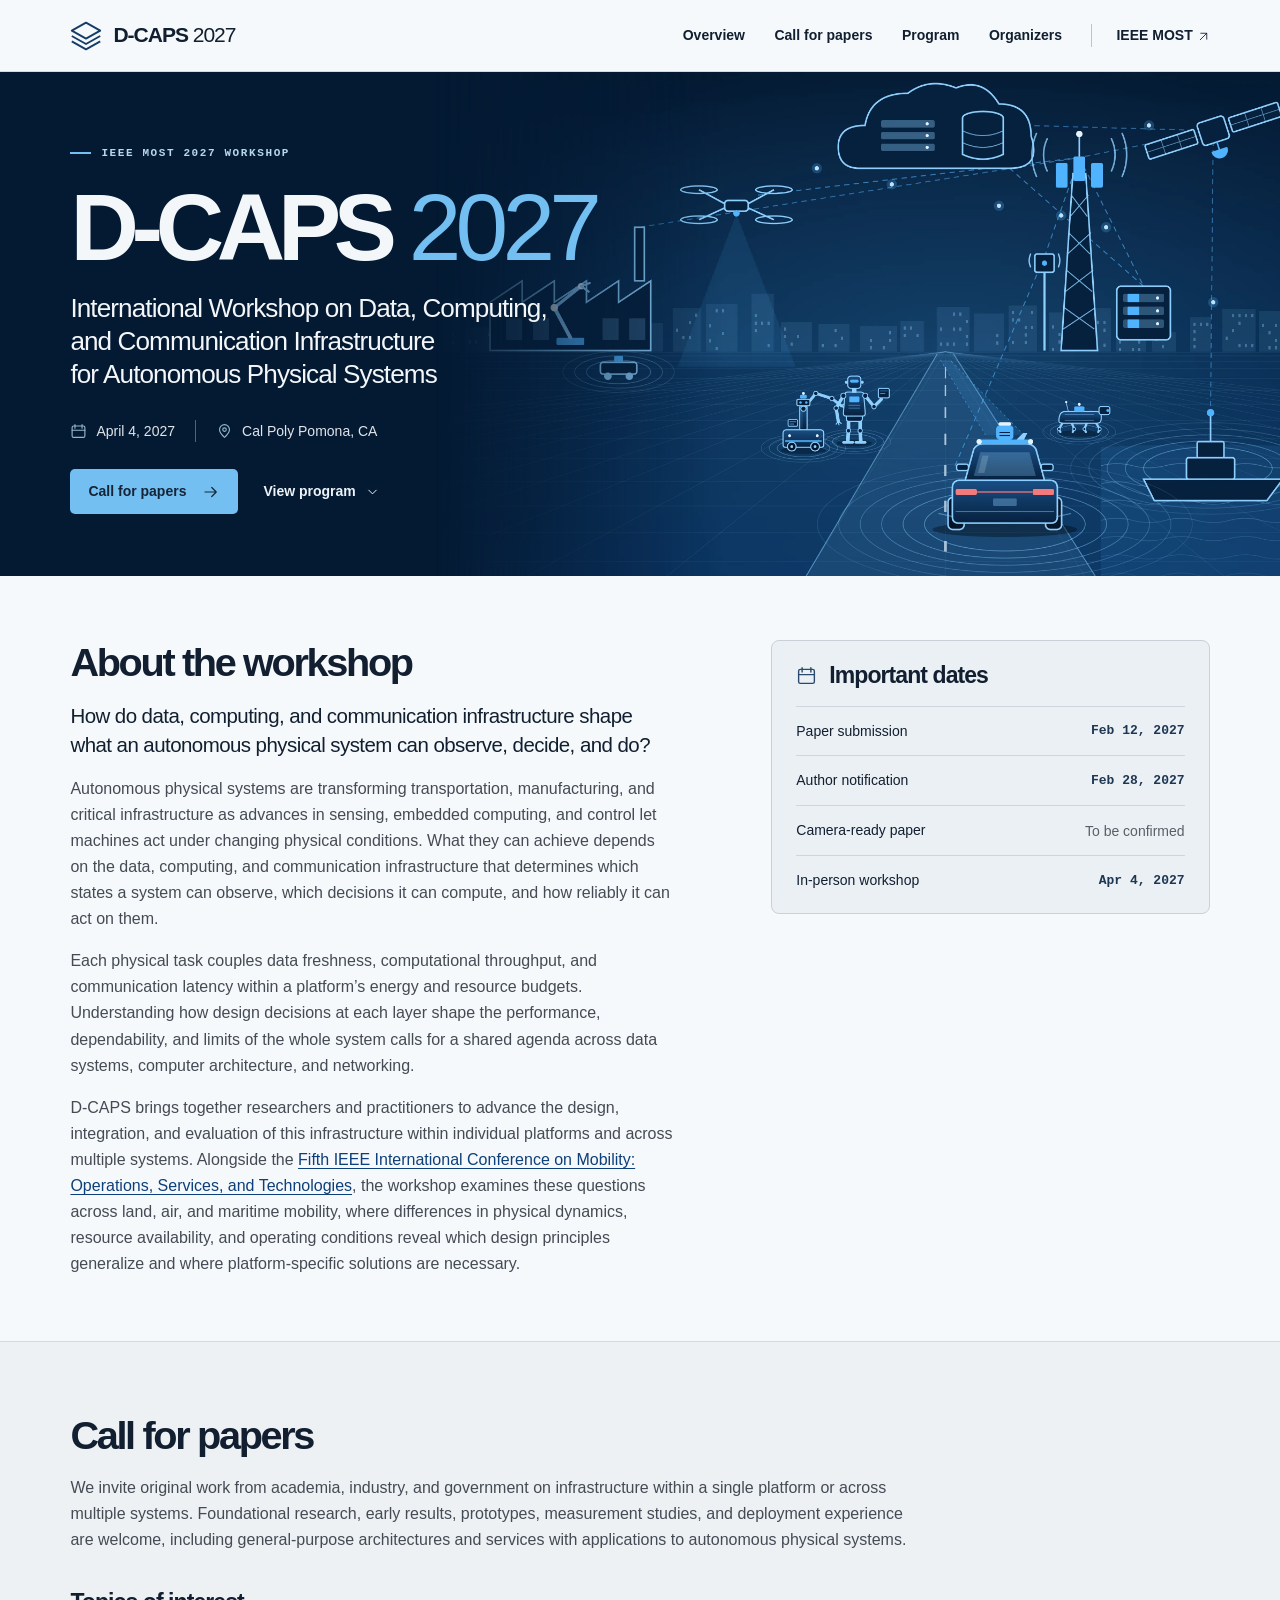
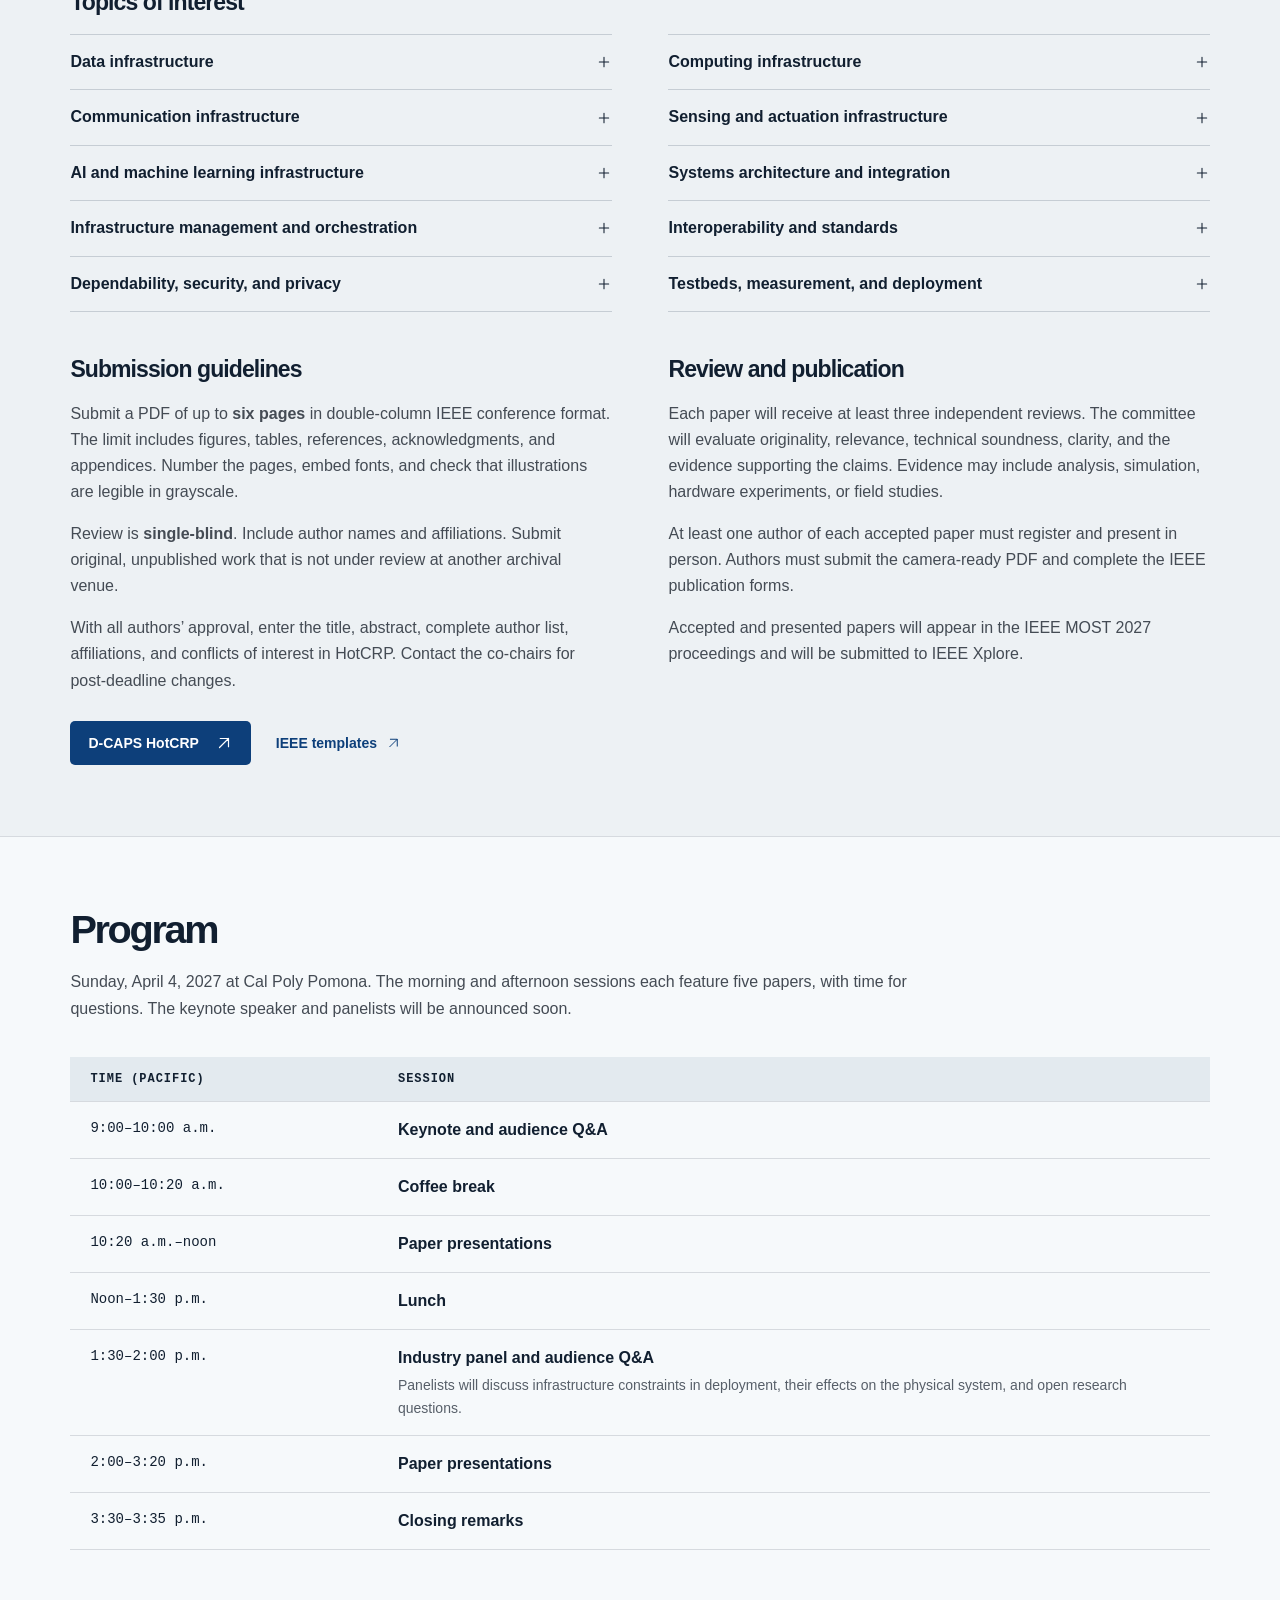
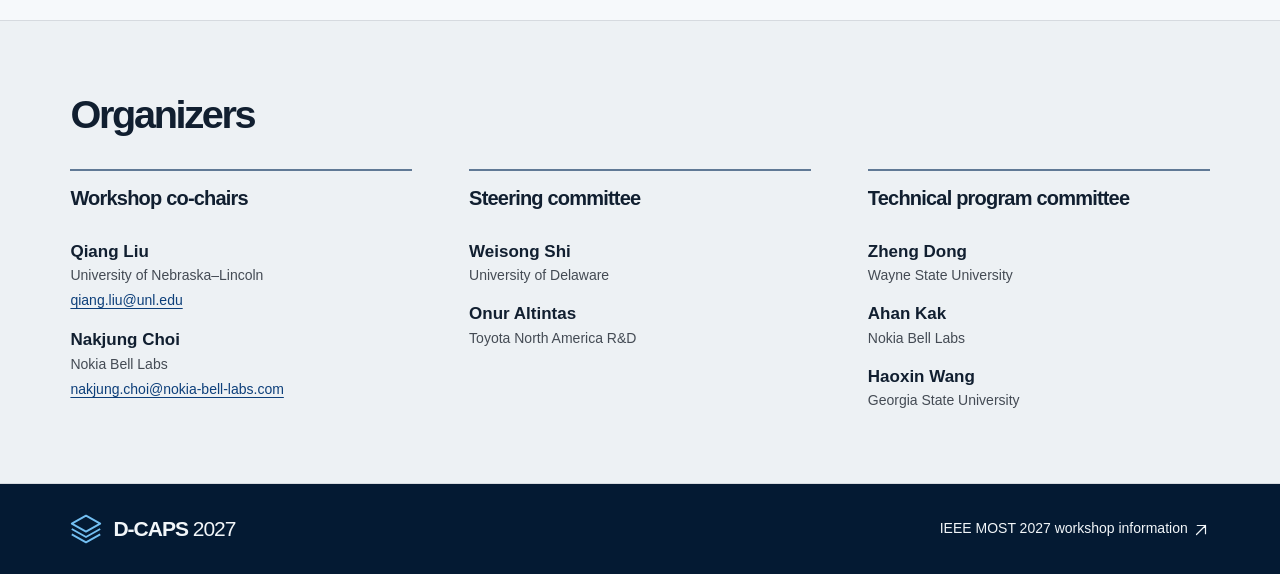
==== commit b3c08bbc: "Workshop is approved: drop 'proposed' wording from site, flyer, CFP, and program Co-Authored-By: Cla" ====
--- a/index.html
+++ b/index.html
@@ -1,12 +1,12 @@
 <!doctype html>
-<html lang="en"><head><meta charset="utf-8"><meta name="viewport" content="width=device-width,initial-scale=1"><title>D-CAPS 2027 | Workshop on Autonomous Physical Systems Infrastructure</title><meta name="description" content="International Workshop on Data, Computing, and Communication Infrastructure for Autonomous Physical Systems. Proposed for April 4, 2027 at Cal Poly Pomona with IEEE MOST."><link rel="icon" href="assets/mark.svg" type="image/svg+xml"><link rel="stylesheet" href="style.css"><script defer src="site.js"></script></head>
+<html lang="en"><head><meta charset="utf-8"><meta name="viewport" content="width=device-width,initial-scale=1"><title>D-CAPS 2027 | Workshop on Autonomous Physical Systems Infrastructure</title><meta name="description" content="International Workshop on Data, Computing, and Communication Infrastructure for Autonomous Physical Systems. April 4, 2027 at Cal Poly Pomona, co-located with IEEE MOST 2027."><link rel="icon" href="assets/mark.svg" type="image/svg+xml"><link rel="stylesheet" href="style.css"><script defer src="site.js"></script></head>
 <body id="top"><a class="skip" href="#main">Skip to content</a>
 <header><div class="wrap bar"><a href="#top" class="brand" aria-label="D-CAPS 2027 home"><svg class="mark" aria-hidden="true" viewBox="0 0 36 36" fill="none" stroke="currentColor" stroke-width="2.1" stroke-linejoin="round"><path d="m2 12 16-9 16 9-16 9Zm0 6 16 9 16-9M2 24l16 9 16-9"/></svg><span>D-CAPS <b>2027</b></span></a><button id="toggle" type="button" hidden aria-controls="navigation" aria-expanded="false">Menu <svg class="icon" aria-hidden="true" viewBox="0 0 24 24" fill="none" stroke="currentColor" stroke-width="1.6" stroke-linecap="round" stroke-linejoin="round"><path d="M3 7h18M3 12h18M3 17h18"/></svg></button><nav id="navigation" aria-label="Main navigation"><a href="#overview">Overview</a><a href="#cfp">Call for papers</a><a href="#program">Program</a><a href="#organizers">Organizers</a><a class="conference" href="https://www.ieeemobility.org/workshop.html">IEEE MOST <svg class="icon" aria-hidden="true" viewBox="0 0 24 24" fill="none" stroke="currentColor" stroke-width="1.6" stroke-linecap="round" stroke-linejoin="round"><path d="M6 18 18 6M7 6h11v11"/></svg></a></nav></div></header>
-<main id="main"><section class="hero" aria-labelledby="event-name"><div class="hero-art" role="img" aria-label="Illustrative lidar point cloud of an autonomous vehicle and its surroundings"></div><div class="wrap hero-content"><div class="kicker"><i></i> Proposed IEEE MOST 2027 workshop</div><h1 id="event-name">D-CAPS <span>2027</span></h1><p class="long-title">International Workshop on Data, Computing, and Communication Infrastructure for Autonomous Physical Systems</p><div class="event-meta"><span><svg class="icon" aria-hidden="true" viewBox="0 0 24 24" fill="none" stroke="currentColor" stroke-width="1.6" stroke-linecap="round" stroke-linejoin="round"><rect x="3" y="5" width="18" height="16" rx="2"/><path d="M7 3v5m10-5v5M3 11h18"/></svg> April 4, 2027</span><span><svg class="icon" aria-hidden="true" viewBox="0 0 24 24" fill="none" stroke="currentColor" stroke-width="1.6" stroke-linecap="round" stroke-linejoin="round"><path d="M19 10c0 5-7 11-7 11S5 15 5 10a7 7 0 1 1 14 0Z"/><circle cx="12" cy="10" r="2.5"/></svg> Cal Poly Pomona, CA</span></div><div class="actions"><a class="button primary" href="#cfp">Call for papers <svg class="icon" aria-hidden="true" viewBox="0 0 24 24" fill="none" stroke="currentColor" stroke-width="1.6" stroke-linecap="round" stroke-linejoin="round"><path d="M4 12h15m-6-6 6 6-6 6"/></svg></a><a class="secondary" href="#program">View program <svg class="icon" aria-hidden="true" viewBox="0 0 24 24" fill="none" stroke="currentColor" stroke-width="1.6" stroke-linecap="round" stroke-linejoin="round"><path d="m6 9 6 6 6-6"/></svg></a></div></div></section>
+<main id="main"><section class="hero" aria-labelledby="event-name"><div class="hero-art" role="img" aria-label="Illustrative lidar point cloud of an autonomous vehicle and its surroundings"></div><div class="wrap hero-content"><div class="kicker"><i></i> IEEE MOST 2027 workshop</div><h1 id="event-name">D-CAPS <span>2027</span></h1><p class="long-title">International Workshop on Data, Computing, and Communication Infrastructure for Autonomous Physical Systems</p><div class="event-meta"><span><svg class="icon" aria-hidden="true" viewBox="0 0 24 24" fill="none" stroke="currentColor" stroke-width="1.6" stroke-linecap="round" stroke-linejoin="round"><rect x="3" y="5" width="18" height="16" rx="2"/><path d="M7 3v5m10-5v5M3 11h18"/></svg> April 4, 2027</span><span><svg class="icon" aria-hidden="true" viewBox="0 0 24 24" fill="none" stroke="currentColor" stroke-width="1.6" stroke-linecap="round" stroke-linejoin="round"><path d="M19 10c0 5-7 11-7 11S5 15 5 10a7 7 0 1 1 14 0Z"/><circle cx="12" cy="10" r="2.5"/></svg> Cal Poly Pomona, CA</span></div><div class="actions"><a class="button primary" href="#cfp">Call for papers <svg class="icon" aria-hidden="true" viewBox="0 0 24 24" fill="none" stroke="currentColor" stroke-width="1.6" stroke-linecap="round" stroke-linejoin="round"><path d="M4 12h15m-6-6 6 6-6 6"/></svg></a><a class="secondary" href="#program">View program <svg class="icon" aria-hidden="true" viewBox="0 0 24 24" fill="none" stroke="currentColor" stroke-width="1.6" stroke-linecap="round" stroke-linejoin="round"><path d="m6 9 6 6 6-6"/></svg></a></div></div></section>
 <section class="wrap overview" id="overview"><div><h2>About the workshop</h2><p class="lead">How do data, computing, and communication infrastructure shape what an autonomous physical system can observe, decide, and do?</p><p>Autonomous physical systems are transforming transportation, manufacturing, and critical infrastructure as advances in sensing, embedded computing, and control let machines act under changing physical conditions. What they can achieve depends on the data, computing, and communication infrastructure that determines which states a system can observe, which decisions it can compute, and how reliably it can act on them.</p><p>Each physical task couples data freshness, computational throughput, and communication latency within a platform&rsquo;s energy and resource budgets. Understanding how design decisions at each layer shape the performance, dependability, and limits of the whole system calls for a shared agenda across data systems, computer architecture, and networking.</p><p>D-CAPS brings together researchers and practitioners to advance the design, integration, and evaluation of this infrastructure within individual platforms and across multiple systems. Alongside the <a href="https://www.ieeemobility.org/workshop.html">Fifth IEEE International Conference on Mobility: Operations, Services, and Technologies</a>, the workshop examines these questions across land, air, and maritime mobility, where differences in physical dynamics, resource availability, and operating conditions reveal which design principles generalize and where platform-specific solutions are necessary.</p></div>
-<aside class="dates" aria-labelledby="dates-title"><div class="card-title"><svg class="icon" aria-hidden="true" viewBox="0 0 24 24" fill="none" stroke="currentColor" stroke-width="1.6" stroke-linecap="round" stroke-linejoin="round"><rect x="3" y="5" width="18" height="16" rx="2"/><path d="M7 3v5m10-5v5M3 11h18"/></svg><h3 id="dates-title">Important dates</h3></div><dl><div><dt>Paper submission <small>Proposed deadline</small></dt><dd>Feb 12, 2027</dd></div><div><dt>Author notification</dt><dd>Feb 28, 2027</dd></div><div><dt>Camera-ready paper</dt><dd class="pending">To be confirmed</dd></div><div><dt>In-person workshop</dt><dd>Apr 4, 2027</dd></div></dl></aside></section>
+<aside class="dates" aria-labelledby="dates-title"><div class="card-title"><svg class="icon" aria-hidden="true" viewBox="0 0 24 24" fill="none" stroke="currentColor" stroke-width="1.6" stroke-linecap="round" stroke-linejoin="round"><rect x="3" y="5" width="18" height="16" rx="2"/><path d="M7 3v5m10-5v5M3 11h18"/></svg><h3 id="dates-title">Important dates</h3></div><dl><div><dt>Paper submission</dt><dd>Feb 12, 2027</dd></div><div><dt>Author notification</dt><dd>Feb 28, 2027</dd></div><div><dt>Camera-ready paper</dt><dd class="pending">To be confirmed</dd></div><div><dt>In-person workshop</dt><dd>Apr 4, 2027</dd></div></dl></aside></section>
 <section class="cfp section" id="cfp"><div class="wrap"><h2>Call for papers</h2><p class="intro">We invite original work from academia, industry, and government on infrastructure within a single platform or across multiple systems. Foundational research, early results, prototypes, measurement studies, and deployment experience are welcome, including general-purpose architectures and services with applications to autonomous physical systems.</p><h3>Topics of interest</h3><div class="topics"><details><summary>Data infrastructure<svg class="icon" aria-hidden="true" viewBox="0 0 24 24" fill="none" stroke="currentColor" stroke-width="1.6" stroke-linecap="round" stroke-linejoin="round"><path d="M5 12h14m-7-7v14"/></svg></summary><p>Systems for acquiring, storing, managing, and processing data.</p></details><details><summary>Computing infrastructure<svg class="icon" aria-hidden="true" viewBox="0 0 24 24" fill="none" stroke="currentColor" stroke-width="1.6" stroke-linecap="round" stroke-linejoin="round"><path d="M5 12h14m-7-7v14"/></svg></summary><p>Hardware and software architectures for onboard, edge, and cloud computing.</p></details><details><summary>Communication infrastructure<svg class="icon" aria-hidden="true" viewBox="0 0 24 24" fill="none" stroke="currentColor" stroke-width="1.6" stroke-linecap="round" stroke-linejoin="round"><path d="M5 12h14m-7-7v14"/></svg></summary><p>Architectures and protocols for exchanging information within and across systems.</p></details><details><summary>Sensing and actuation infrastructure<svg class="icon" aria-hidden="true" viewBox="0 0 24 24" fill="none" stroke="currentColor" stroke-width="1.6" stroke-linecap="round" stroke-linejoin="round"><path d="M5 12h14m-7-7v14"/></svg></summary><p>Hardware and software that allow autonomous physical systems to observe and act on their environment.</p></details><details><summary>AI and machine learning infrastructure<svg class="icon" aria-hidden="true" viewBox="0 0 24 24" fill="none" stroke="currentColor" stroke-width="1.6" stroke-linecap="round" stroke-linejoin="round"><path d="M5 12h14m-7-7v14"/></svg></summary><p>Systems for training, deploying, and serving models.</p></details><details><summary>Systems architecture and integration<svg class="icon" aria-hidden="true" viewBox="0 0 24 24" fill="none" stroke="currentColor" stroke-width="1.6" stroke-linecap="round" stroke-linejoin="round"><path d="M5 12h14m-7-7v14"/></svg></summary><p>Design and integration of sensing, computing, communication, and control.</p></details><details><summary>Infrastructure management and orchestration<svg class="icon" aria-hidden="true" viewBox="0 0 24 24" fill="none" stroke="currentColor" stroke-width="1.6" stroke-linecap="round" stroke-linejoin="round"><path d="M5 12h14m-7-7v14"/></svg></summary><p>Methods for provisioning, configuring, and managing data, computing, and communication resources for autonomous physical systems.</p></details><details><summary>Interoperability and standards<svg class="icon" aria-hidden="true" viewBox="0 0 24 24" fill="none" stroke="currentColor" stroke-width="1.6" stroke-linecap="round" stroke-linejoin="round"><path d="M5 12h14m-7-7v14"/></svg></summary><p>Interfaces and standards that allow components from different vendors or platforms to work together.</p></details><details><summary>Dependability, security, and privacy<svg class="icon" aria-hidden="true" viewBox="0 0 24 24" fill="none" stroke="currentColor" stroke-width="1.6" stroke-linecap="round" stroke-linejoin="round"><path d="M5 12h14m-7-7v14"/></svg></summary><p>Methods for maintaining reliable operation and protecting systems and data.</p></details><details><summary>Testbeds, measurement, and deployment<svg class="icon" aria-hidden="true" viewBox="0 0 24 24" fill="none" stroke="currentColor" stroke-width="1.6" stroke-linecap="round" stroke-linejoin="round"><path d="M5 12h14m-7-7v14"/></svg></summary><p>Experimental platforms, evaluation methods, and lessons from real-world deployments.</p></details></div>
 <div class="guidelines"><div><h3>Submission guidelines</h3><p>Submit a PDF of up to <strong>six pages</strong> in double-column IEEE conference format. The limit includes figures, tables, references, acknowledgments, and appendices. Number the pages, embed fonts, and check that illustrations are legible in grayscale.</p><p>Review is <strong>single-blind</strong>. Include author names and affiliations. Submit original, unpublished work that is not under review at another archival venue.</p><p>With all authors’ approval, enter the title, abstract, complete author list, affiliations, and conflicts of interest in HotCRP. Contact the co-chairs for post-deadline changes.</p><div class="actions"><a class="button dark" href="https://dcaps2027.hotcrp.com/">D-CAPS HotCRP <svg class="icon" aria-hidden="true" viewBox="0 0 24 24" fill="none" stroke="currentColor" stroke-width="1.6" stroke-linecap="round" stroke-linejoin="round"><path d="M6 18 18 6M7 6h11v11"/></svg></a><a class="text-link" href="https://www.ieee.org/conferences/publishing/templates.html">IEEE templates <svg class="icon" aria-hidden="true" viewBox="0 0 24 24" fill="none" stroke="currentColor" stroke-width="1.6" stroke-linecap="round" stroke-linejoin="round"><path d="M6 18 18 6M7 6h11v11"/></svg></a></div></div><div><h3>Review and publication</h3><p>Each paper will receive at least three independent reviews. The committee will evaluate originality, relevance, technical soundness, clarity, and the evidence supporting the claims. Evidence may include analysis, simulation, hardware experiments, or field studies.</p><p>At least one author of each accepted paper must register and present in person. Authors must submit the camera-ready PDF and complete the IEEE publication forms.</p><p>Accepted and presented papers will appear in the IEEE MOST 2027 proceedings and will be submitted to IEEE Xplore.</p></div></div></div></section>
-<section class="wrap section" id="program"><h2>Proposed program</h2><p class="intro">Sunday, April 4, 2027 at Cal Poly Pomona. The morning and afternoon sessions each feature five papers, with time for questions. The keynote speaker and panelists will be announced after workshop acceptance.</p><table><thead><tr><th scope="col">Time (Pacific)</th><th scope="col">Session</th></tr></thead><tbody><tr><td>9:00–10:00 a.m.</td><td><strong>Keynote and audience Q&A</strong></td></tr><tr><td>10:00–10:20 a.m.</td><td><strong>Coffee break</strong></td></tr><tr><td>10:20 a.m.–noon</td><td><strong>Paper presentations</strong></td></tr><tr><td>Noon–1:30 p.m.</td><td><strong>Lunch</strong></td></tr><tr><td>1:30–2:00 p.m.</td><td><strong>Industry panel and audience Q&A</strong><small>Panelists will discuss infrastructure constraints in deployment, their effects on the physical system, and open research questions.</small></td></tr><tr><td>2:00–3:20 p.m.</td><td><strong>Paper presentations</strong></td></tr><tr><td>3:30–3:35 p.m.</td><td><strong>Closing remarks</strong></td></tr></tbody></table></section>
+<section class="wrap section" id="program"><h2>Program</h2><p class="intro">Sunday, April 4, 2027 at Cal Poly Pomona. The morning and afternoon sessions each feature five papers, with time for questions. The keynote speaker and panelists will be announced soon.</p><table><thead><tr><th scope="col">Time (Pacific)</th><th scope="col">Session</th></tr></thead><tbody><tr><td>9:00–10:00 a.m.</td><td><strong>Keynote and audience Q&A</strong></td></tr><tr><td>10:00–10:20 a.m.</td><td><strong>Coffee break</strong></td></tr><tr><td>10:20 a.m.–noon</td><td><strong>Paper presentations</strong></td></tr><tr><td>Noon–1:30 p.m.</td><td><strong>Lunch</strong></td></tr><tr><td>1:30–2:00 p.m.</td><td><strong>Industry panel and audience Q&A</strong><small>Panelists will discuss infrastructure constraints in deployment, their effects on the physical system, and open research questions.</small></td></tr><tr><td>2:00–3:20 p.m.</td><td><strong>Paper presentations</strong></td></tr><tr><td>3:30–3:35 p.m.</td><td><strong>Closing remarks</strong></td></tr></tbody></table></section>
 <section class="people section" id="organizers"><div class="wrap"><h2>Organizers</h2><div class="people-grid"><div><h3>Workshop co-chairs</h3><h4>Qiang Liu</h4><p>University of Nebraska–Lincoln</p><a href="mailto:qiang.liu@unl.edu">qiang.liu@unl.edu</a><h4>Nakjung Choi</h4><p>Nokia Bell Labs</p><a href="mailto:nakjung.choi@nokia-bell-labs.com">nakjung.choi@nokia-bell-labs.com</a></div><div><h3>Steering committee</h3><h4>Weisong Shi</h4><p>University of Delaware</p><h4>Onur Altintas</h4><p>Toyota North America R&amp;D</p></div><div><h3>Technical program committee</h3><h4>Zheng Dong</h4><p>Wayne State University</p><h4>Ahan Kak</h4><p>Nokia Bell Labs</p><h4>Haoxin Wang</h4><p>Georgia State University</p></div></div></div></section>
 </main><footer><div class="wrap foot"><a class="brand" href="#top"><svg class="mark" aria-hidden="true" viewBox="0 0 36 36" fill="none" stroke="currentColor" stroke-width="2.1" stroke-linejoin="round"><path d="m2 12 16-9 16 9-16 9Zm0 6 16 9 16-9M2 24l16 9 16-9"/></svg><span>D-CAPS <b>2027</b></span></a><a href="https://www.ieeemobility.org/workshop.html">IEEE MOST 2027 workshop information <svg class="icon" aria-hidden="true" viewBox="0 0 24 24" fill="none" stroke="currentColor" stroke-width="1.6" stroke-linecap="round" stroke-linejoin="round"><path d="M6 18 18 6M7 6h11v11"/></svg></a></div></footer></body></html>
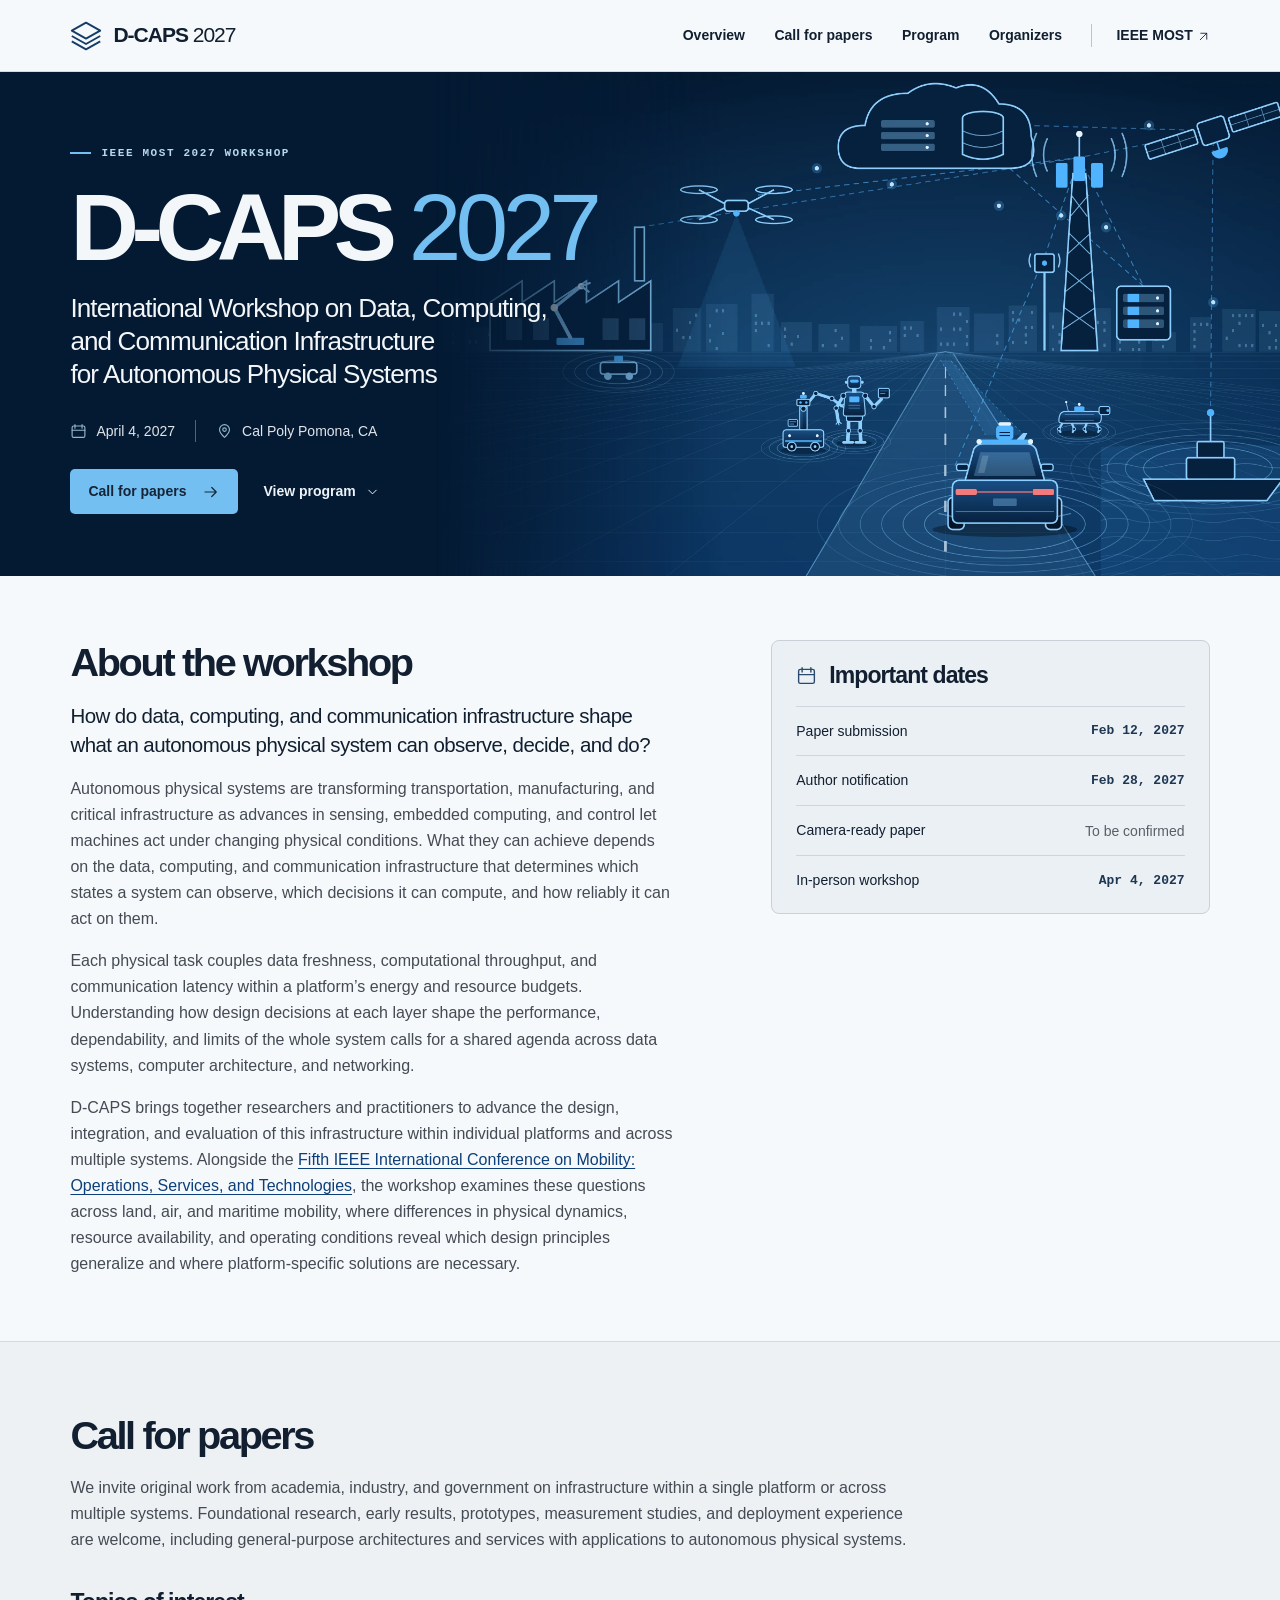
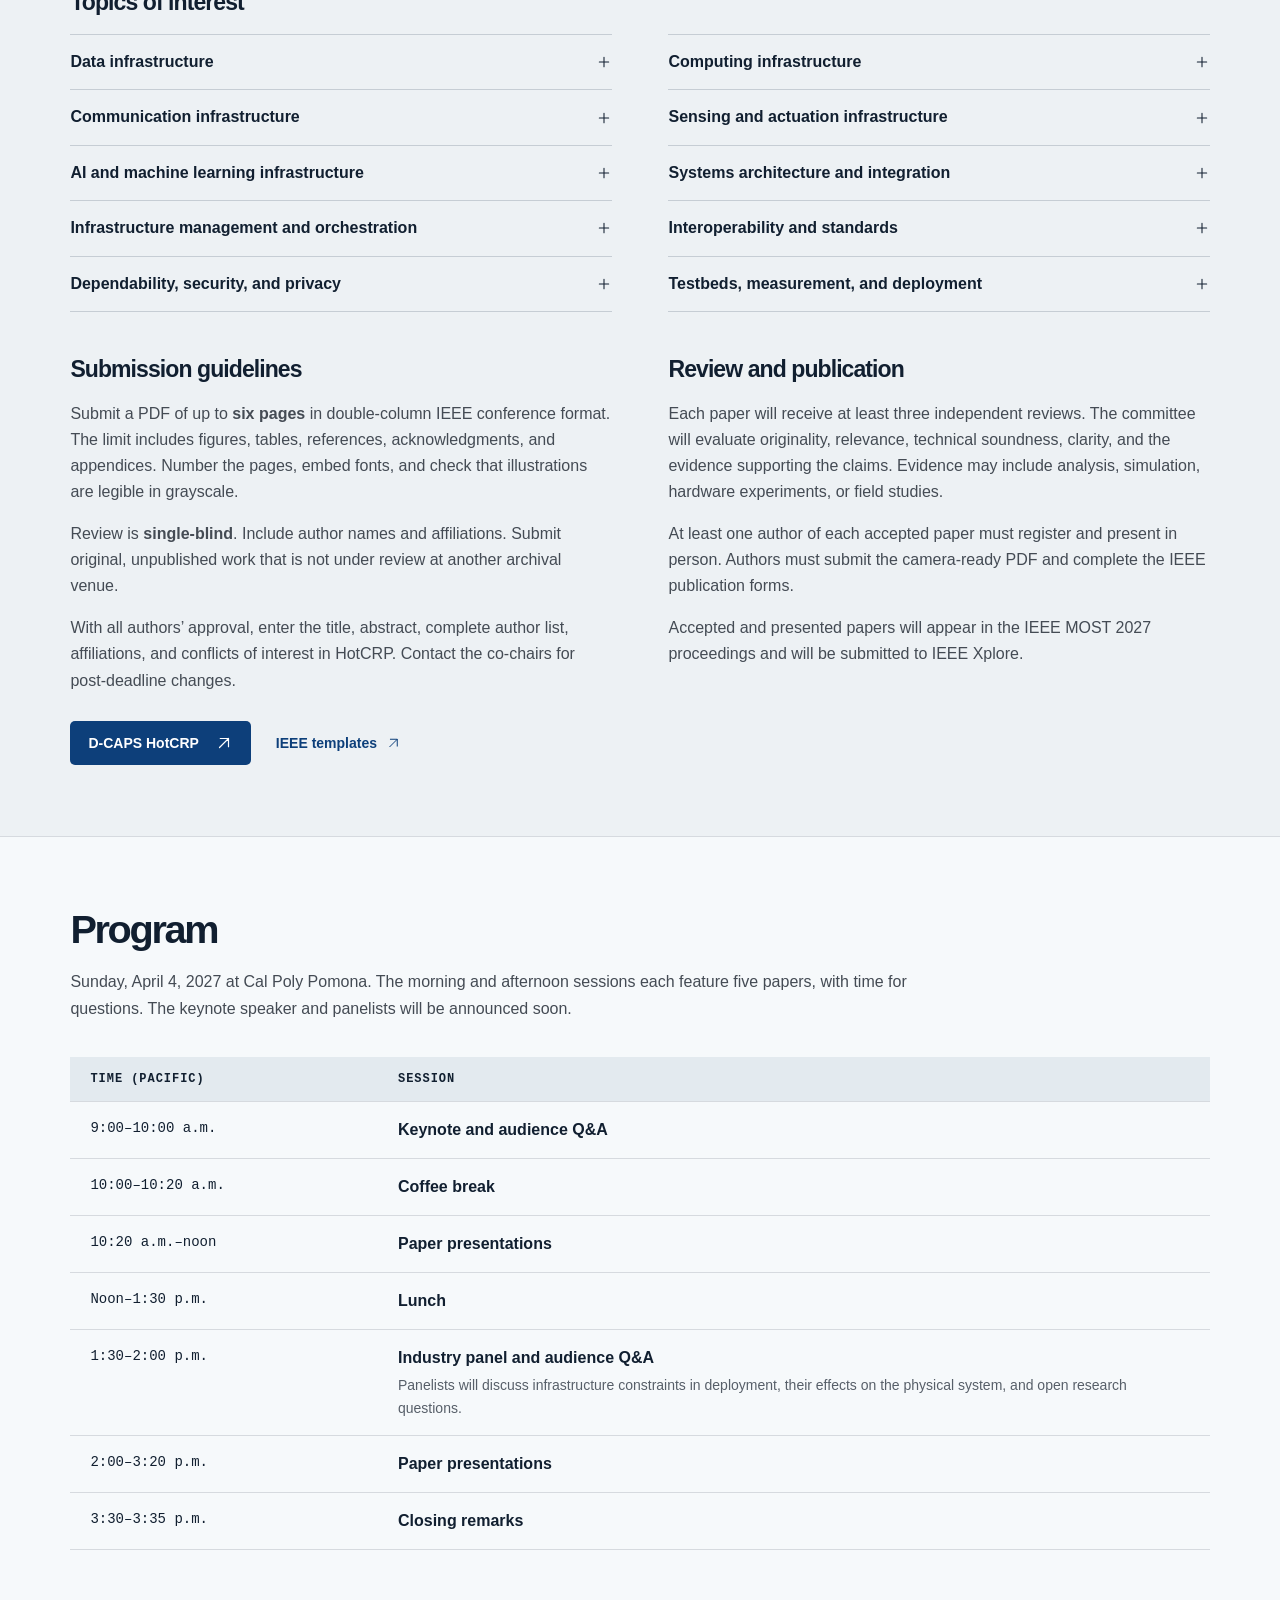
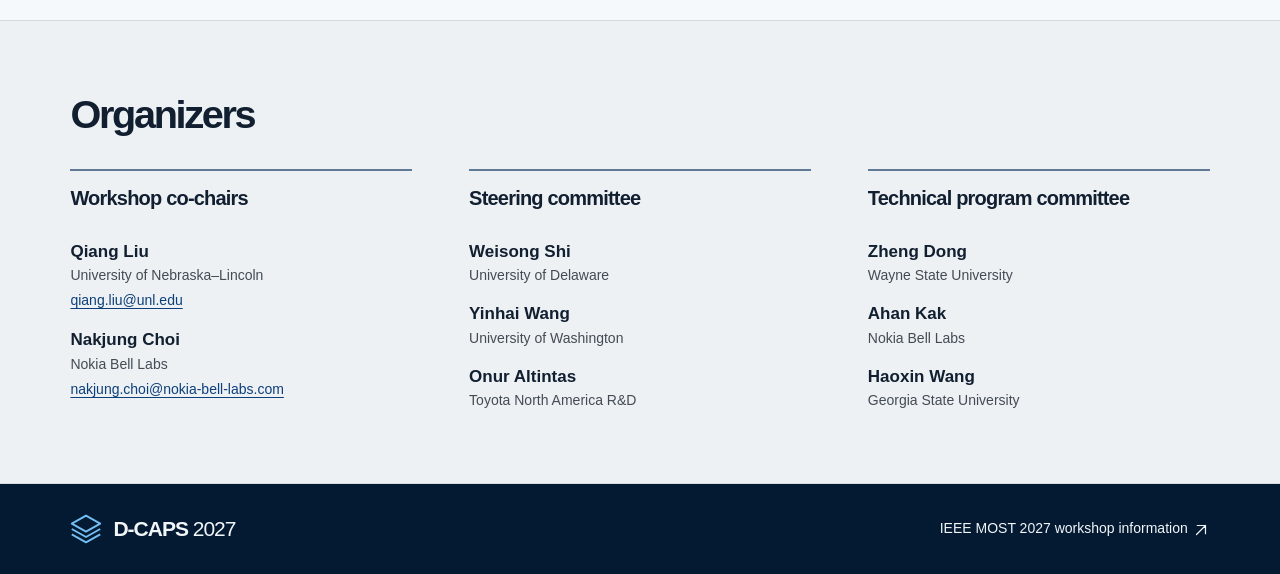
==== commit 3fa9e65f: "Add Yinhai Wang to the steering committee Co-Authored-By: Claude Fable 5.1 <noreply@anthropic.com>" ====
--- a/index.html
+++ b/index.html
@@ -8,5 +8,5 @@
 <section class="cfp section" id="cfp"><div class="wrap"><h2>Call for papers</h2><p class="intro">We invite original work from academia, industry, and government on infrastructure within a single platform or across multiple systems. Foundational research, early results, prototypes, measurement studies, and deployment experience are welcome, including general-purpose architectures and services with applications to autonomous physical systems.</p><h3>Topics of interest</h3><div class="topics"><details><summary>Data infrastructure<svg class="icon" aria-hidden="true" viewBox="0 0 24 24" fill="none" stroke="currentColor" stroke-width="1.6" stroke-linecap="round" stroke-linejoin="round"><path d="M5 12h14m-7-7v14"/></svg></summary><p>Systems for acquiring, storing, managing, and processing data.</p></details><details><summary>Computing infrastructure<svg class="icon" aria-hidden="true" viewBox="0 0 24 24" fill="none" stroke="currentColor" stroke-width="1.6" stroke-linecap="round" stroke-linejoin="round"><path d="M5 12h14m-7-7v14"/></svg></summary><p>Hardware and software architectures for onboard, edge, and cloud computing.</p></details><details><summary>Communication infrastructure<svg class="icon" aria-hidden="true" viewBox="0 0 24 24" fill="none" stroke="currentColor" stroke-width="1.6" stroke-linecap="round" stroke-linejoin="round"><path d="M5 12h14m-7-7v14"/></svg></summary><p>Architectures and protocols for exchanging information within and across systems.</p></details><details><summary>Sensing and actuation infrastructure<svg class="icon" aria-hidden="true" viewBox="0 0 24 24" fill="none" stroke="currentColor" stroke-width="1.6" stroke-linecap="round" stroke-linejoin="round"><path d="M5 12h14m-7-7v14"/></svg></summary><p>Hardware and software that allow autonomous physical systems to observe and act on their environment.</p></details><details><summary>AI and machine learning infrastructure<svg class="icon" aria-hidden="true" viewBox="0 0 24 24" fill="none" stroke="currentColor" stroke-width="1.6" stroke-linecap="round" stroke-linejoin="round"><path d="M5 12h14m-7-7v14"/></svg></summary><p>Systems for training, deploying, and serving models.</p></details><details><summary>Systems architecture and integration<svg class="icon" aria-hidden="true" viewBox="0 0 24 24" fill="none" stroke="currentColor" stroke-width="1.6" stroke-linecap="round" stroke-linejoin="round"><path d="M5 12h14m-7-7v14"/></svg></summary><p>Design and integration of sensing, computing, communication, and control.</p></details><details><summary>Infrastructure management and orchestration<svg class="icon" aria-hidden="true" viewBox="0 0 24 24" fill="none" stroke="currentColor" stroke-width="1.6" stroke-linecap="round" stroke-linejoin="round"><path d="M5 12h14m-7-7v14"/></svg></summary><p>Methods for provisioning, configuring, and managing data, computing, and communication resources for autonomous physical systems.</p></details><details><summary>Interoperability and standards<svg class="icon" aria-hidden="true" viewBox="0 0 24 24" fill="none" stroke="currentColor" stroke-width="1.6" stroke-linecap="round" stroke-linejoin="round"><path d="M5 12h14m-7-7v14"/></svg></summary><p>Interfaces and standards that allow components from different vendors or platforms to work together.</p></details><details><summary>Dependability, security, and privacy<svg class="icon" aria-hidden="true" viewBox="0 0 24 24" fill="none" stroke="currentColor" stroke-width="1.6" stroke-linecap="round" stroke-linejoin="round"><path d="M5 12h14m-7-7v14"/></svg></summary><p>Methods for maintaining reliable operation and protecting systems and data.</p></details><details><summary>Testbeds, measurement, and deployment<svg class="icon" aria-hidden="true" viewBox="0 0 24 24" fill="none" stroke="currentColor" stroke-width="1.6" stroke-linecap="round" stroke-linejoin="round"><path d="M5 12h14m-7-7v14"/></svg></summary><p>Experimental platforms, evaluation methods, and lessons from real-world deployments.</p></details></div>
 <div class="guidelines"><div><h3>Submission guidelines</h3><p>Submit a PDF of up to <strong>six pages</strong> in double-column IEEE conference format. The limit includes figures, tables, references, acknowledgments, and appendices. Number the pages, embed fonts, and check that illustrations are legible in grayscale.</p><p>Review is <strong>single-blind</strong>. Include author names and affiliations. Submit original, unpublished work that is not under review at another archival venue.</p><p>With all authors’ approval, enter the title, abstract, complete author list, affiliations, and conflicts of interest in HotCRP. Contact the co-chairs for post-deadline changes.</p><div class="actions"><a class="button dark" href="https://dcaps2027.hotcrp.com/">D-CAPS HotCRP <svg class="icon" aria-hidden="true" viewBox="0 0 24 24" fill="none" stroke="currentColor" stroke-width="1.6" stroke-linecap="round" stroke-linejoin="round"><path d="M6 18 18 6M7 6h11v11"/></svg></a><a class="text-link" href="https://www.ieee.org/conferences/publishing/templates.html">IEEE templates <svg class="icon" aria-hidden="true" viewBox="0 0 24 24" fill="none" stroke="currentColor" stroke-width="1.6" stroke-linecap="round" stroke-linejoin="round"><path d="M6 18 18 6M7 6h11v11"/></svg></a></div></div><div><h3>Review and publication</h3><p>Each paper will receive at least three independent reviews. The committee will evaluate originality, relevance, technical soundness, clarity, and the evidence supporting the claims. Evidence may include analysis, simulation, hardware experiments, or field studies.</p><p>At least one author of each accepted paper must register and present in person. Authors must submit the camera-ready PDF and complete the IEEE publication forms.</p><p>Accepted and presented papers will appear in the IEEE MOST 2027 proceedings and will be submitted to IEEE Xplore.</p></div></div></div></section>
 <section class="wrap section" id="program"><h2>Program</h2><p class="intro">Sunday, April 4, 2027 at Cal Poly Pomona. The morning and afternoon sessions each feature five papers, with time for questions. The keynote speaker and panelists will be announced soon.</p><table><thead><tr><th scope="col">Time (Pacific)</th><th scope="col">Session</th></tr></thead><tbody><tr><td>9:00–10:00 a.m.</td><td><strong>Keynote and audience Q&A</strong></td></tr><tr><td>10:00–10:20 a.m.</td><td><strong>Coffee break</strong></td></tr><tr><td>10:20 a.m.–noon</td><td><strong>Paper presentations</strong></td></tr><tr><td>Noon–1:30 p.m.</td><td><strong>Lunch</strong></td></tr><tr><td>1:30–2:00 p.m.</td><td><strong>Industry panel and audience Q&A</strong><small>Panelists will discuss infrastructure constraints in deployment, their effects on the physical system, and open research questions.</small></td></tr><tr><td>2:00–3:20 p.m.</td><td><strong>Paper presentations</strong></td></tr><tr><td>3:30–3:35 p.m.</td><td><strong>Closing remarks</strong></td></tr></tbody></table></section>
-<section class="people section" id="organizers"><div class="wrap"><h2>Organizers</h2><div class="people-grid"><div><h3>Workshop co-chairs</h3><h4>Qiang Liu</h4><p>University of Nebraska–Lincoln</p><a href="mailto:qiang.liu@unl.edu">qiang.liu@unl.edu</a><h4>Nakjung Choi</h4><p>Nokia Bell Labs</p><a href="mailto:nakjung.choi@nokia-bell-labs.com">nakjung.choi@nokia-bell-labs.com</a></div><div><h3>Steering committee</h3><h4>Weisong Shi</h4><p>University of Delaware</p><h4>Onur Altintas</h4><p>Toyota North America R&amp;D</p></div><div><h3>Technical program committee</h3><h4>Zheng Dong</h4><p>Wayne State University</p><h4>Ahan Kak</h4><p>Nokia Bell Labs</p><h4>Haoxin Wang</h4><p>Georgia State University</p></div></div></div></section>
+<section class="people section" id="organizers"><div class="wrap"><h2>Organizers</h2><div class="people-grid"><div><h3>Workshop co-chairs</h3><h4>Qiang Liu</h4><p>University of Nebraska–Lincoln</p><a href="mailto:qiang.liu@unl.edu">qiang.liu@unl.edu</a><h4>Nakjung Choi</h4><p>Nokia Bell Labs</p><a href="mailto:nakjung.choi@nokia-bell-labs.com">nakjung.choi@nokia-bell-labs.com</a></div><div><h3>Steering committee</h3><h4>Weisong Shi</h4><p>University of Delaware</p><h4>Yinhai Wang</h4><p>University of Washington</p><h4>Onur Altintas</h4><p>Toyota North America R&amp;D</p></div><div><h3>Technical program committee</h3><h4>Zheng Dong</h4><p>Wayne State University</p><h4>Ahan Kak</h4><p>Nokia Bell Labs</p><h4>Haoxin Wang</h4><p>Georgia State University</p></div></div></div></section>
 </main><footer><div class="wrap foot"><a class="brand" href="#top"><svg class="mark" aria-hidden="true" viewBox="0 0 36 36" fill="none" stroke="currentColor" stroke-width="2.1" stroke-linejoin="round"><path d="m2 12 16-9 16 9-16 9Zm0 6 16 9 16-9M2 24l16 9 16-9"/></svg><span>D-CAPS <b>2027</b></span></a><a href="https://www.ieeemobility.org/workshop.html">IEEE MOST 2027 workshop information <svg class="icon" aria-hidden="true" viewBox="0 0 24 24" fill="none" stroke="currentColor" stroke-width="1.6" stroke-linecap="round" stroke-linejoin="round"><path d="M6 18 18 6M7 6h11v11"/></svg></a></div></footer></body></html>
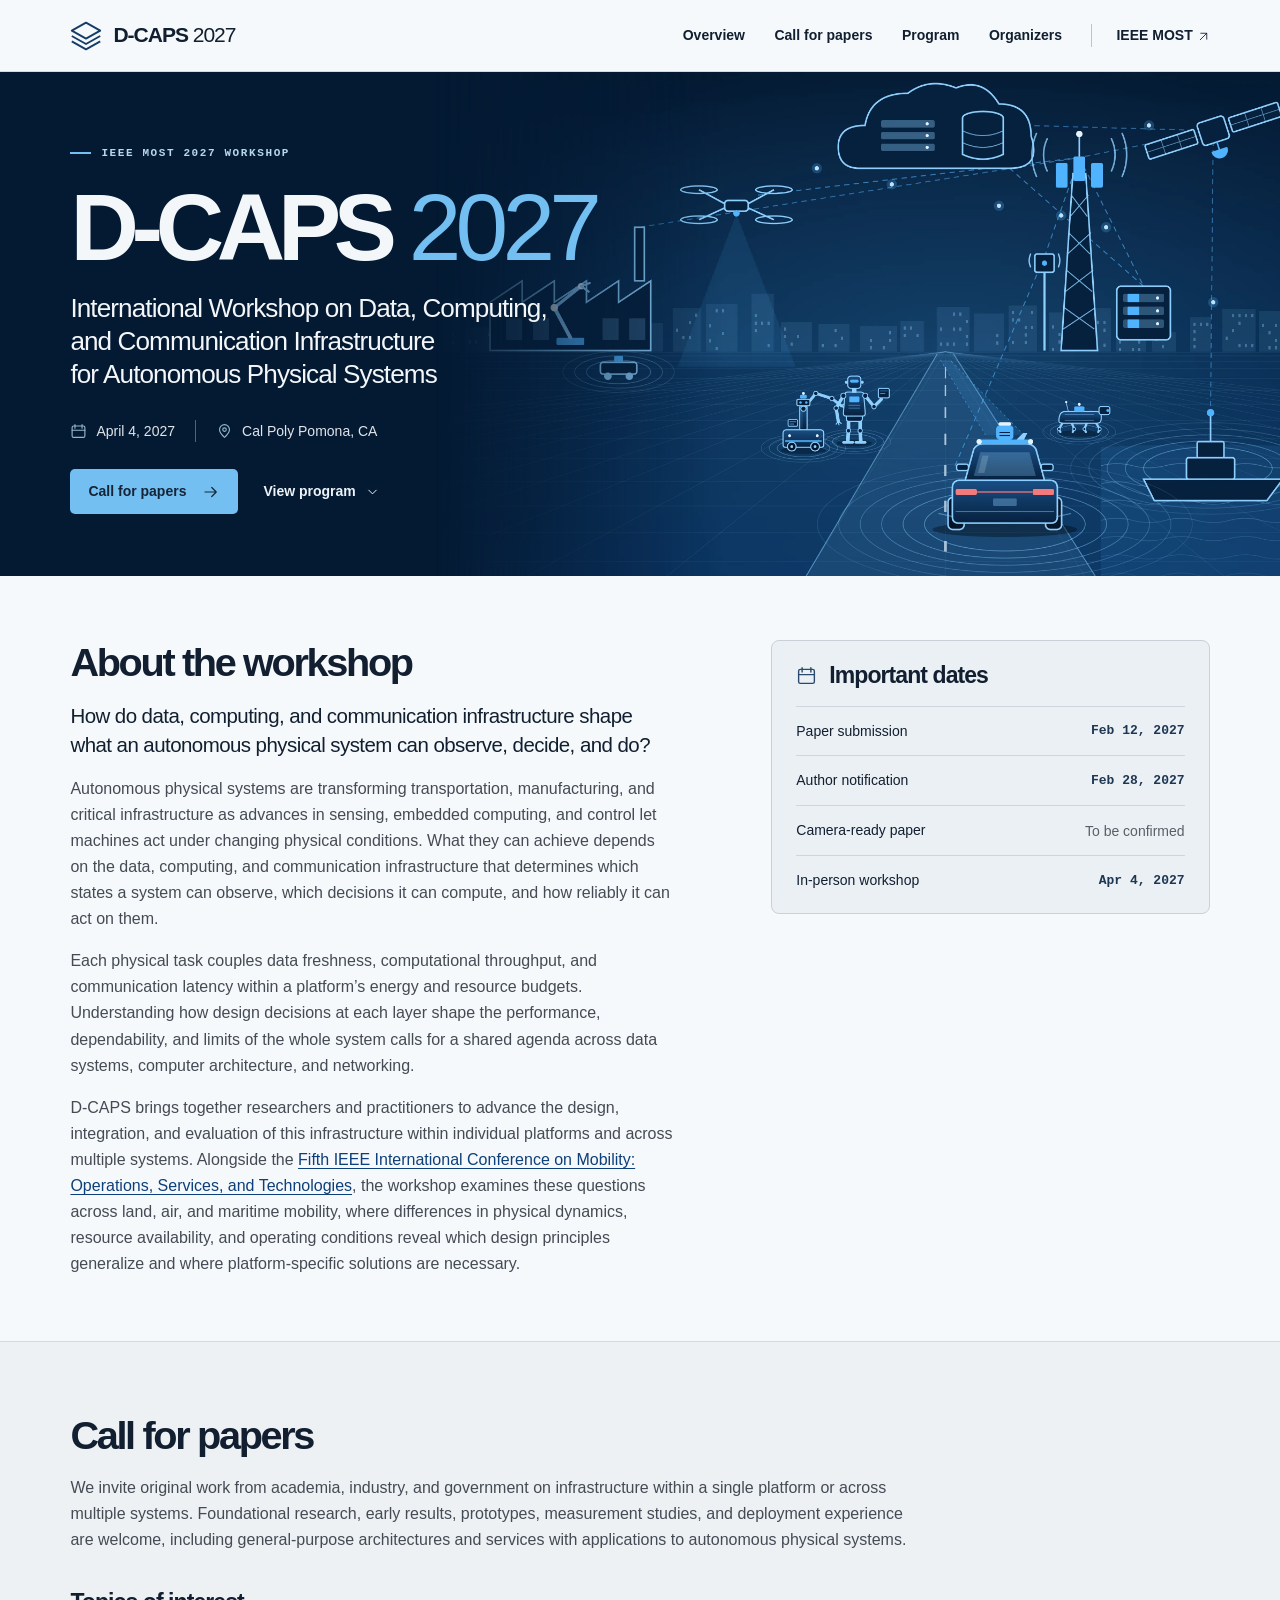
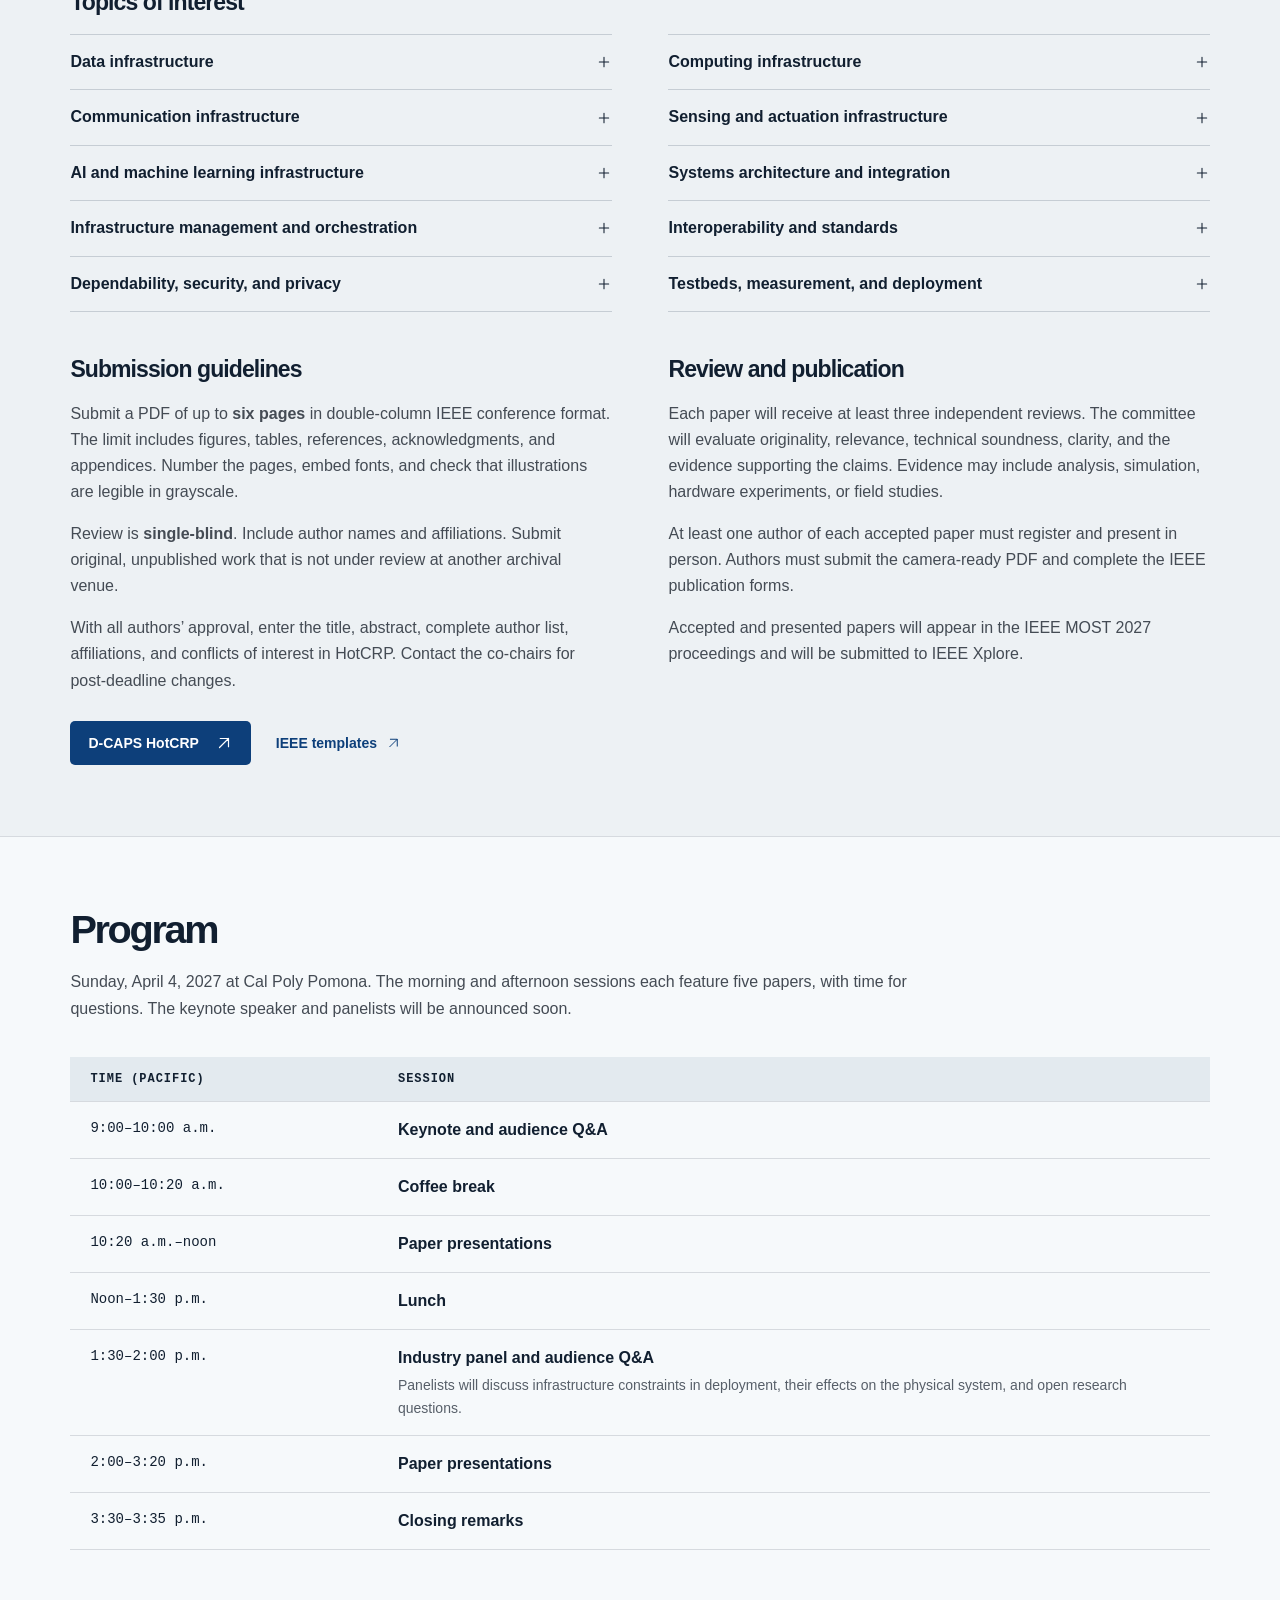
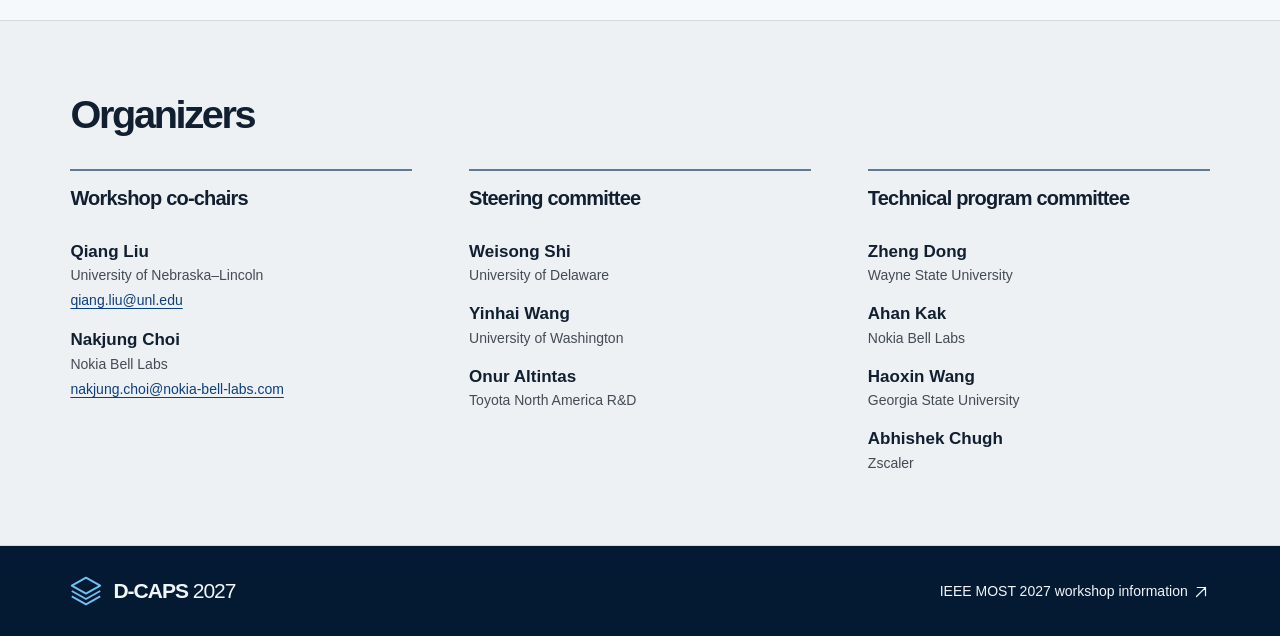
==== commit b43d0b2a: "Add Abhishek Chugh (Zscaler) to the TPC Co-Authored-By: Claude Fable 5.1 <noreply@anthropic.com>" ====
--- a/index.html
+++ b/index.html
@@ -8,5 +8,5 @@
 <section class="cfp section" id="cfp"><div class="wrap"><h2>Call for papers</h2><p class="intro">We invite original work from academia, industry, and government on infrastructure within a single platform or across multiple systems. Foundational research, early results, prototypes, measurement studies, and deployment experience are welcome, including general-purpose architectures and services with applications to autonomous physical systems.</p><h3>Topics of interest</h3><div class="topics"><details><summary>Data infrastructure<svg class="icon" aria-hidden="true" viewBox="0 0 24 24" fill="none" stroke="currentColor" stroke-width="1.6" stroke-linecap="round" stroke-linejoin="round"><path d="M5 12h14m-7-7v14"/></svg></summary><p>Systems for acquiring, storing, managing, and processing data.</p></details><details><summary>Computing infrastructure<svg class="icon" aria-hidden="true" viewBox="0 0 24 24" fill="none" stroke="currentColor" stroke-width="1.6" stroke-linecap="round" stroke-linejoin="round"><path d="M5 12h14m-7-7v14"/></svg></summary><p>Hardware and software architectures for onboard, edge, and cloud computing.</p></details><details><summary>Communication infrastructure<svg class="icon" aria-hidden="true" viewBox="0 0 24 24" fill="none" stroke="currentColor" stroke-width="1.6" stroke-linecap="round" stroke-linejoin="round"><path d="M5 12h14m-7-7v14"/></svg></summary><p>Architectures and protocols for exchanging information within and across systems.</p></details><details><summary>Sensing and actuation infrastructure<svg class="icon" aria-hidden="true" viewBox="0 0 24 24" fill="none" stroke="currentColor" stroke-width="1.6" stroke-linecap="round" stroke-linejoin="round"><path d="M5 12h14m-7-7v14"/></svg></summary><p>Hardware and software that allow autonomous physical systems to observe and act on their environment.</p></details><details><summary>AI and machine learning infrastructure<svg class="icon" aria-hidden="true" viewBox="0 0 24 24" fill="none" stroke="currentColor" stroke-width="1.6" stroke-linecap="round" stroke-linejoin="round"><path d="M5 12h14m-7-7v14"/></svg></summary><p>Systems for training, deploying, and serving models.</p></details><details><summary>Systems architecture and integration<svg class="icon" aria-hidden="true" viewBox="0 0 24 24" fill="none" stroke="currentColor" stroke-width="1.6" stroke-linecap="round" stroke-linejoin="round"><path d="M5 12h14m-7-7v14"/></svg></summary><p>Design and integration of sensing, computing, communication, and control.</p></details><details><summary>Infrastructure management and orchestration<svg class="icon" aria-hidden="true" viewBox="0 0 24 24" fill="none" stroke="currentColor" stroke-width="1.6" stroke-linecap="round" stroke-linejoin="round"><path d="M5 12h14m-7-7v14"/></svg></summary><p>Methods for provisioning, configuring, and managing data, computing, and communication resources for autonomous physical systems.</p></details><details><summary>Interoperability and standards<svg class="icon" aria-hidden="true" viewBox="0 0 24 24" fill="none" stroke="currentColor" stroke-width="1.6" stroke-linecap="round" stroke-linejoin="round"><path d="M5 12h14m-7-7v14"/></svg></summary><p>Interfaces and standards that allow components from different vendors or platforms to work together.</p></details><details><summary>Dependability, security, and privacy<svg class="icon" aria-hidden="true" viewBox="0 0 24 24" fill="none" stroke="currentColor" stroke-width="1.6" stroke-linecap="round" stroke-linejoin="round"><path d="M5 12h14m-7-7v14"/></svg></summary><p>Methods for maintaining reliable operation and protecting systems and data.</p></details><details><summary>Testbeds, measurement, and deployment<svg class="icon" aria-hidden="true" viewBox="0 0 24 24" fill="none" stroke="currentColor" stroke-width="1.6" stroke-linecap="round" stroke-linejoin="round"><path d="M5 12h14m-7-7v14"/></svg></summary><p>Experimental platforms, evaluation methods, and lessons from real-world deployments.</p></details></div>
 <div class="guidelines"><div><h3>Submission guidelines</h3><p>Submit a PDF of up to <strong>six pages</strong> in double-column IEEE conference format. The limit includes figures, tables, references, acknowledgments, and appendices. Number the pages, embed fonts, and check that illustrations are legible in grayscale.</p><p>Review is <strong>single-blind</strong>. Include author names and affiliations. Submit original, unpublished work that is not under review at another archival venue.</p><p>With all authors’ approval, enter the title, abstract, complete author list, affiliations, and conflicts of interest in HotCRP. Contact the co-chairs for post-deadline changes.</p><div class="actions"><a class="button dark" href="https://dcaps2027.hotcrp.com/">D-CAPS HotCRP <svg class="icon" aria-hidden="true" viewBox="0 0 24 24" fill="none" stroke="currentColor" stroke-width="1.6" stroke-linecap="round" stroke-linejoin="round"><path d="M6 18 18 6M7 6h11v11"/></svg></a><a class="text-link" href="https://www.ieee.org/conferences/publishing/templates.html">IEEE templates <svg class="icon" aria-hidden="true" viewBox="0 0 24 24" fill="none" stroke="currentColor" stroke-width="1.6" stroke-linecap="round" stroke-linejoin="round"><path d="M6 18 18 6M7 6h11v11"/></svg></a></div></div><div><h3>Review and publication</h3><p>Each paper will receive at least three independent reviews. The committee will evaluate originality, relevance, technical soundness, clarity, and the evidence supporting the claims. Evidence may include analysis, simulation, hardware experiments, or field studies.</p><p>At least one author of each accepted paper must register and present in person. Authors must submit the camera-ready PDF and complete the IEEE publication forms.</p><p>Accepted and presented papers will appear in the IEEE MOST 2027 proceedings and will be submitted to IEEE Xplore.</p></div></div></div></section>
 <section class="wrap section" id="program"><h2>Program</h2><p class="intro">Sunday, April 4, 2027 at Cal Poly Pomona. The morning and afternoon sessions each feature five papers, with time for questions. The keynote speaker and panelists will be announced soon.</p><table><thead><tr><th scope="col">Time (Pacific)</th><th scope="col">Session</th></tr></thead><tbody><tr><td>9:00–10:00 a.m.</td><td><strong>Keynote and audience Q&A</strong></td></tr><tr><td>10:00–10:20 a.m.</td><td><strong>Coffee break</strong></td></tr><tr><td>10:20 a.m.–noon</td><td><strong>Paper presentations</strong></td></tr><tr><td>Noon–1:30 p.m.</td><td><strong>Lunch</strong></td></tr><tr><td>1:30–2:00 p.m.</td><td><strong>Industry panel and audience Q&A</strong><small>Panelists will discuss infrastructure constraints in deployment, their effects on the physical system, and open research questions.</small></td></tr><tr><td>2:00–3:20 p.m.</td><td><strong>Paper presentations</strong></td></tr><tr><td>3:30–3:35 p.m.</td><td><strong>Closing remarks</strong></td></tr></tbody></table></section>
-<section class="people section" id="organizers"><div class="wrap"><h2>Organizers</h2><div class="people-grid"><div><h3>Workshop co-chairs</h3><h4>Qiang Liu</h4><p>University of Nebraska–Lincoln</p><a href="mailto:qiang.liu@unl.edu">qiang.liu@unl.edu</a><h4>Nakjung Choi</h4><p>Nokia Bell Labs</p><a href="mailto:nakjung.choi@nokia-bell-labs.com">nakjung.choi@nokia-bell-labs.com</a></div><div><h3>Steering committee</h3><h4>Weisong Shi</h4><p>University of Delaware</p><h4>Yinhai Wang</h4><p>University of Washington</p><h4>Onur Altintas</h4><p>Toyota North America R&amp;D</p></div><div><h3>Technical program committee</h3><h4>Zheng Dong</h4><p>Wayne State University</p><h4>Ahan Kak</h4><p>Nokia Bell Labs</p><h4>Haoxin Wang</h4><p>Georgia State University</p></div></div></div></section>
+<section class="people section" id="organizers"><div class="wrap"><h2>Organizers</h2><div class="people-grid"><div><h3>Workshop co-chairs</h3><h4>Qiang Liu</h4><p>University of Nebraska–Lincoln</p><a href="mailto:qiang.liu@unl.edu">qiang.liu@unl.edu</a><h4>Nakjung Choi</h4><p>Nokia Bell Labs</p><a href="mailto:nakjung.choi@nokia-bell-labs.com">nakjung.choi@nokia-bell-labs.com</a></div><div><h3>Steering committee</h3><h4>Weisong Shi</h4><p>University of Delaware</p><h4>Yinhai Wang</h4><p>University of Washington</p><h4>Onur Altintas</h4><p>Toyota North America R&amp;D</p></div><div><h3>Technical program committee</h3><h4>Zheng Dong</h4><p>Wayne State University</p><h4>Ahan Kak</h4><p>Nokia Bell Labs</p><h4>Haoxin Wang</h4><p>Georgia State University</p><h4>Abhishek Chugh</h4><p>Zscaler</p></div></div></div></section>
 </main><footer><div class="wrap foot"><a class="brand" href="#top"><svg class="mark" aria-hidden="true" viewBox="0 0 36 36" fill="none" stroke="currentColor" stroke-width="2.1" stroke-linejoin="round"><path d="m2 12 16-9 16 9-16 9Zm0 6 16 9 16-9M2 24l16 9 16-9"/></svg><span>D-CAPS <b>2027</b></span></a><a href="https://www.ieeemobility.org/workshop.html">IEEE MOST 2027 workshop information <svg class="icon" aria-hidden="true" viewBox="0 0 24 24" fill="none" stroke="currentColor" stroke-width="1.6" stroke-linecap="round" stroke-linejoin="round"><path d="M6 18 18 6M7 6h11v11"/></svg></a></div></footer></body></html>
